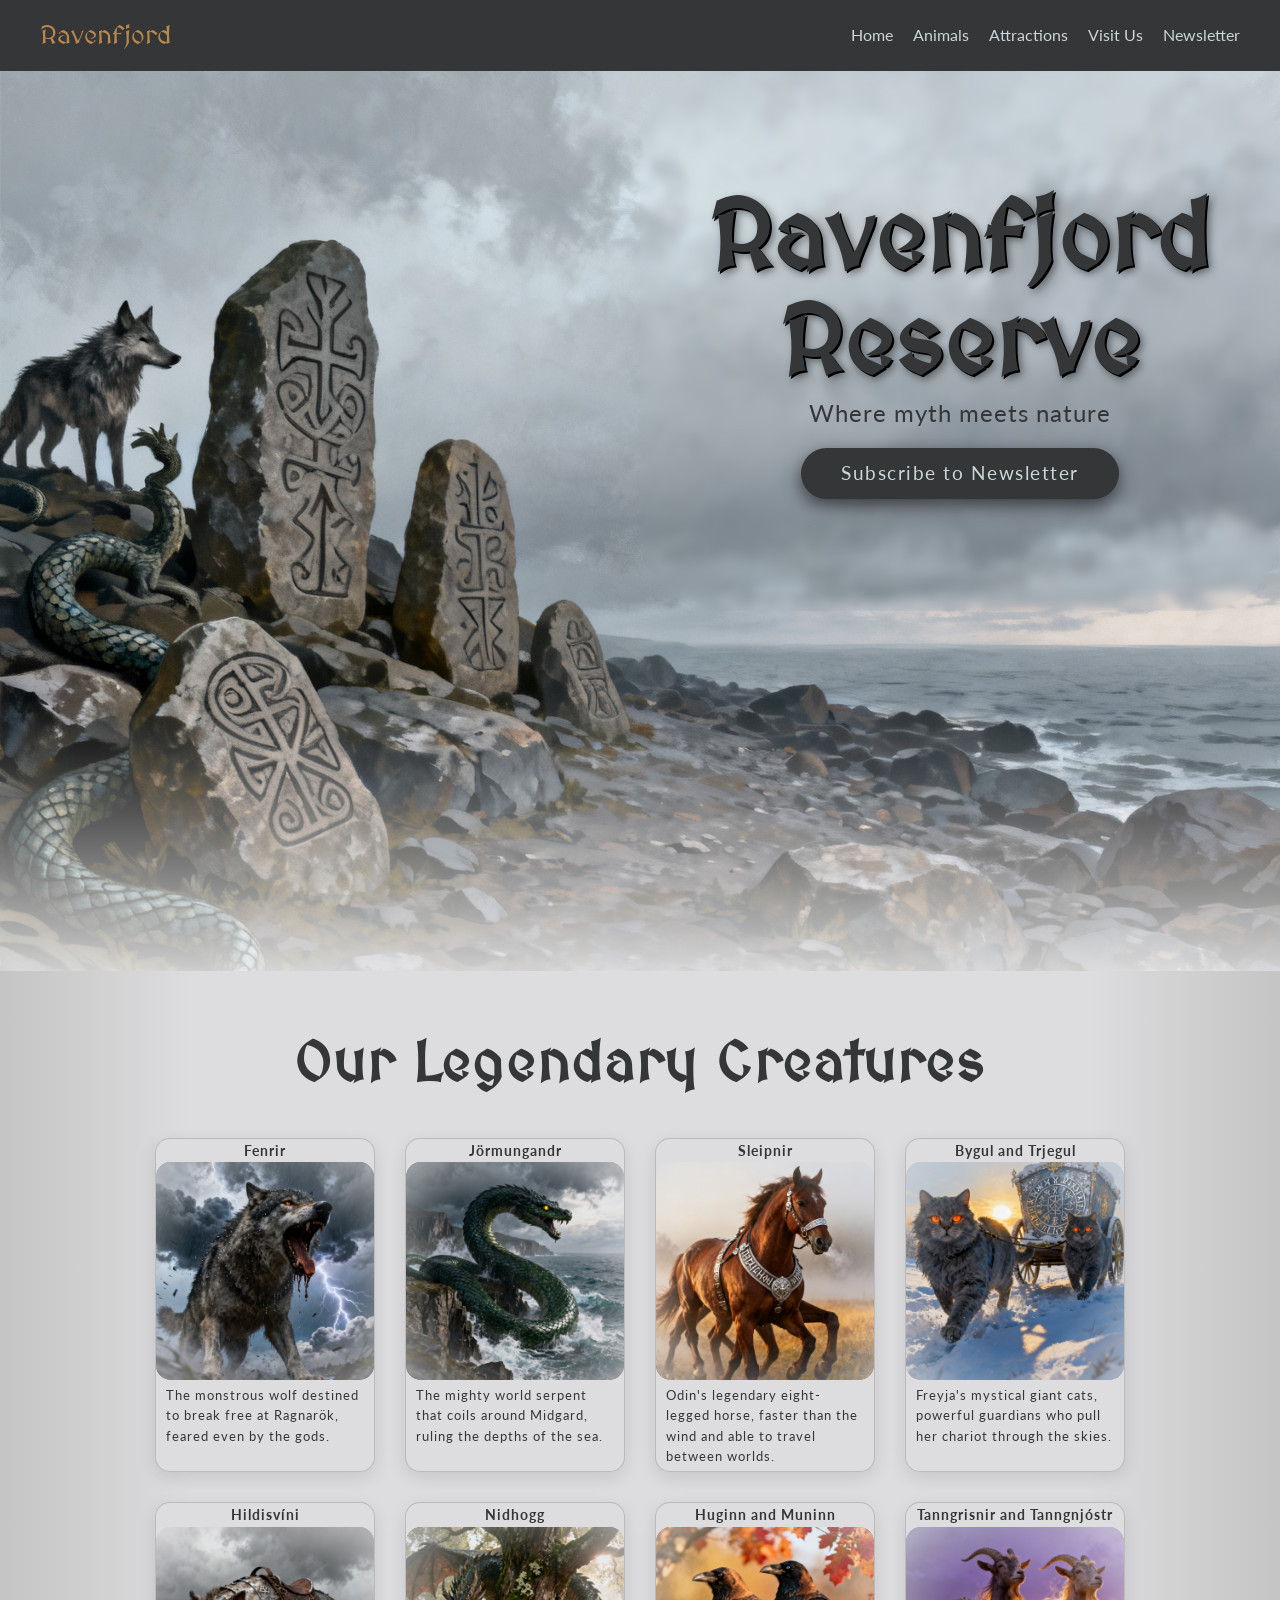
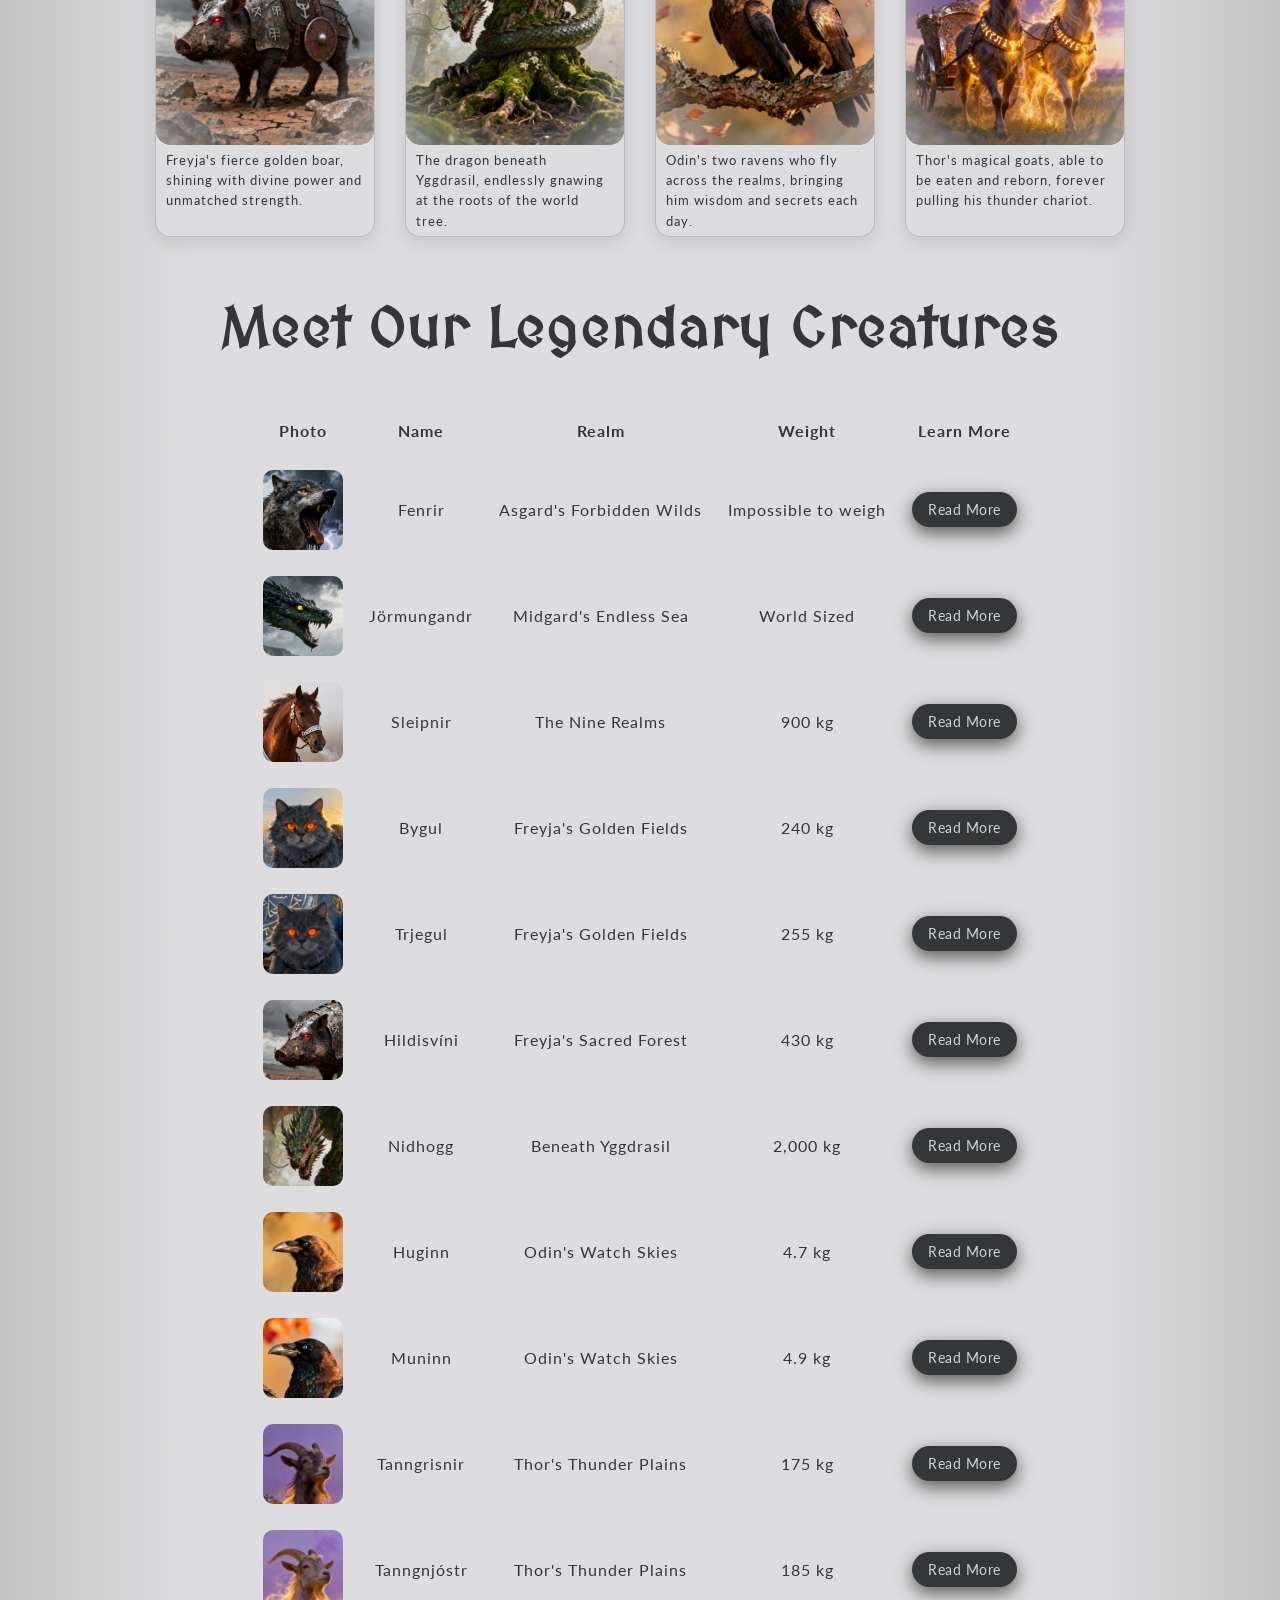
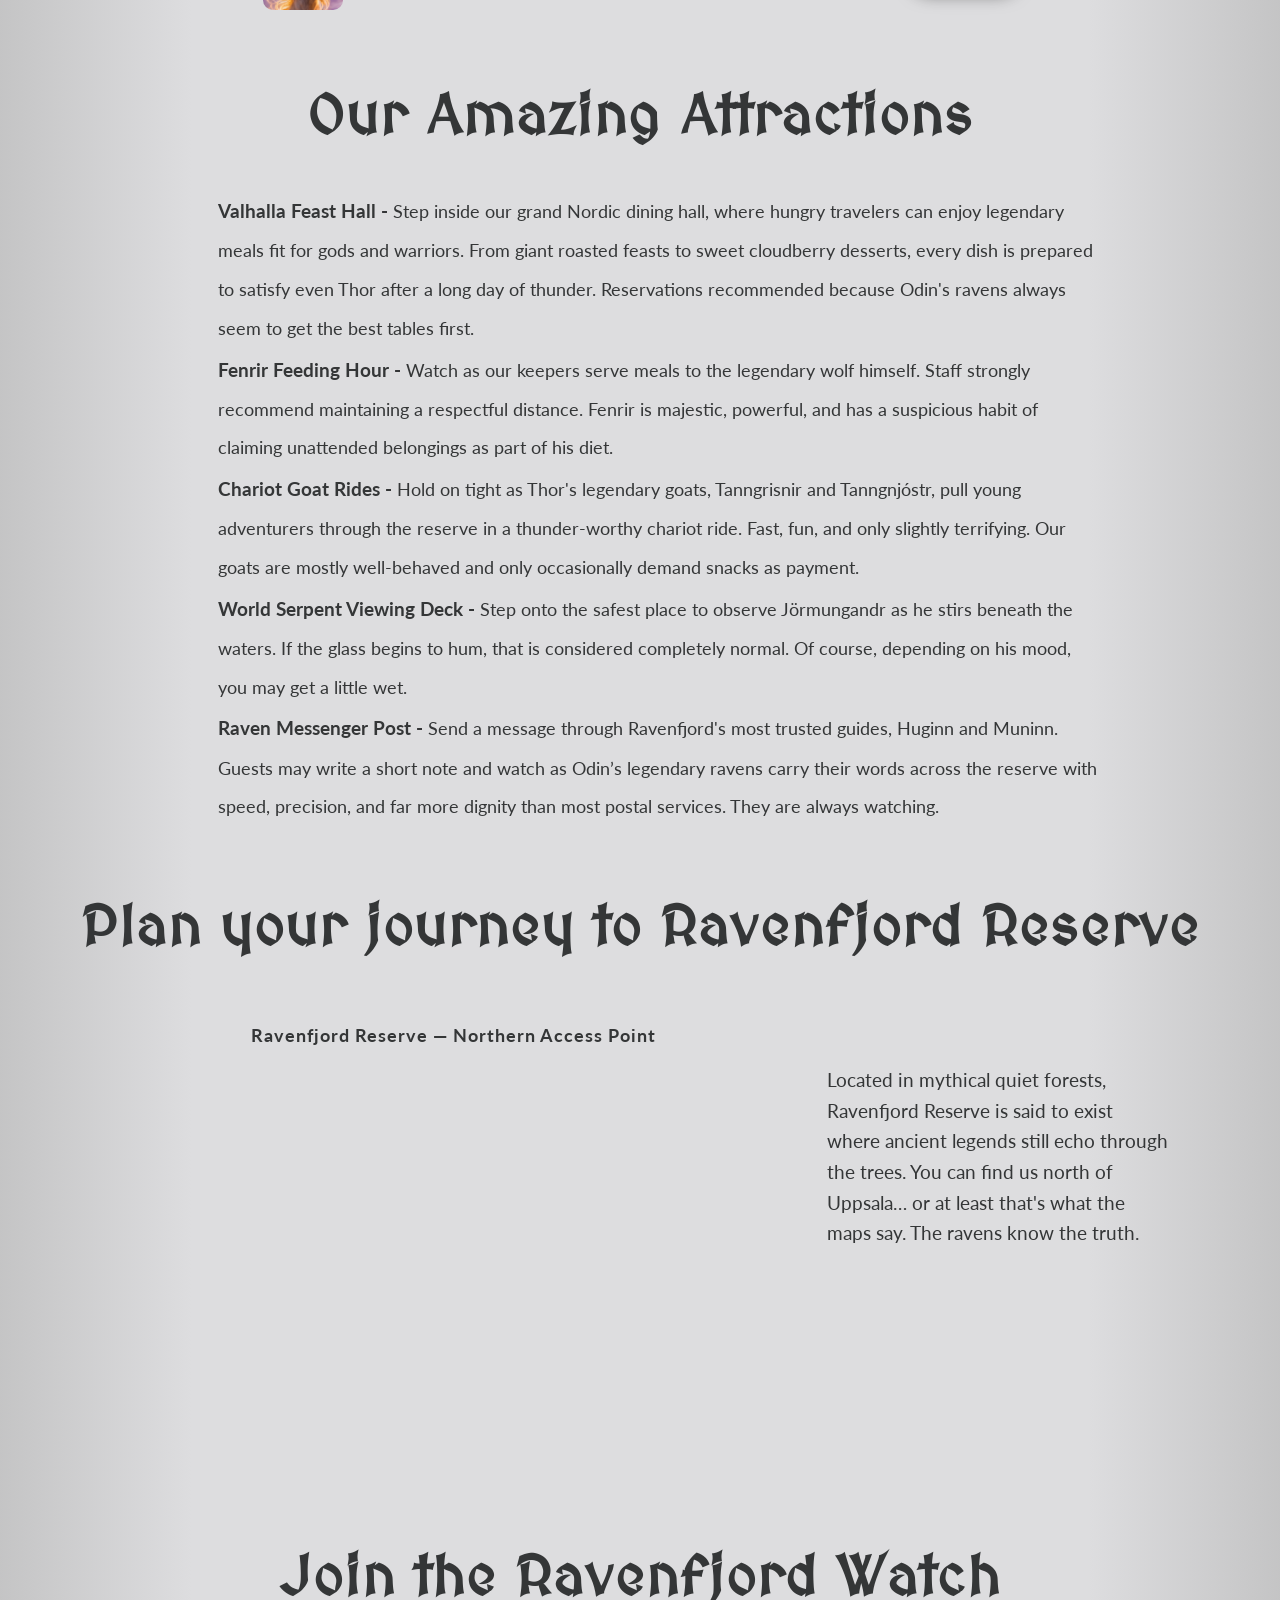
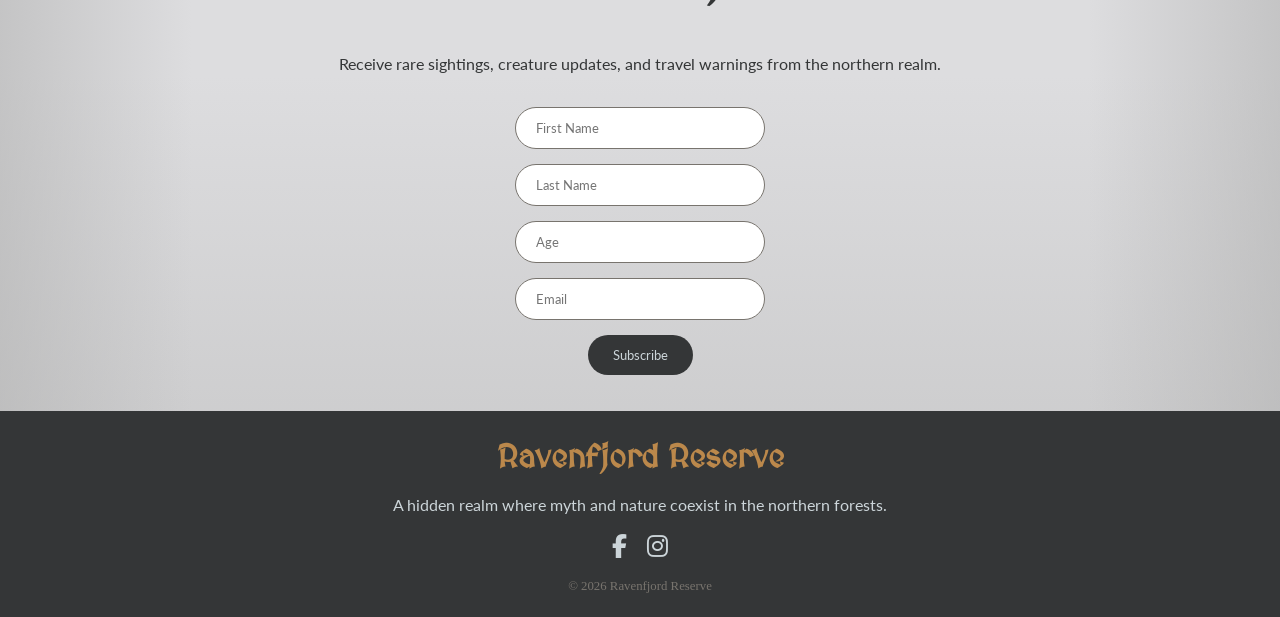
==== index.html @ c8106ffe "fixed typos in index file" ====
<!doctype html>
<html lang="en">
  <head>
    <meta charset="UTF-8" />
    <meta name="viewport" content="width=device-width, initial-scale=1.0" />
    <link rel="stylesheet" href="css/BrowserReset.css" />
    <link rel="stylesheet" href="css/main.css" />
    <link rel="stylesheet" href="css/hero.css" />
    <link rel="stylesheet" href="css/navbar.css" />
    <link rel="stylesheet" href="css/animals.css" />
    <link rel="stylesheet" href="css/table.css" />
    <link rel="stylesheet" href="css/todo.css" />
    <link rel="stylesheet" href="css/map.css" />
    <link rel="stylesheet" href="css/newsletter.css" />
    <link rel="stylesheet" href="css/footer.css" />

    <title>Ravenfjord Reserve</title>

    <link rel="preconnect" href="https://fonts.googleapis.com" />
    <link rel="preconnect" href="https://fonts.gstatic.com" crossorigin />

    <link
      href="https://fonts.googleapis.com/css2?family=Lato:ital,wght@0,100;0,300;0,400;0,700;0,900;1,100;1,300;1,400;1,700;1,900&display=swap"
      rel="stylesheet"
    />
    <link
      href="https://fonts.googleapis.com/css2?family=Cinzel:wght@400;700&display=swap"
      rel="stylesheet"
    />
    <link
      href="https://fonts.googleapis.com/css2?family=MedievalSharp&display=swap"
      rel="stylesheet"
    />

    <link
      rel="stylesheet"
      href="https://cdnjs.cloudflare.com/ajax/libs/font-awesome/6.5.0/css/all.min.css"
    />
  </head>
  <body>
    <!-- Navigation Bar -->
    <nav class="navbar">
      <div class="logo">Ravenfjord</div>

      <ul class="nav-links">
        <li><a href="#hero">Home</a></li>
        <li><a href="#animals">Animals</a></li>
        <li><a href="#todo">Attractions</a></li>
        <li><a href="#map">Visit Us</a></li>
        <li><a href="#newsletter">Newsletter</a></li>
      </ul>
    </nav>
    <!-- Navigation Bar -->

    <!-- hero section -->
    <section class="hero" id="hero">
      <div class="hero-div">
        <h1 class="hero-h1">Ravenfjord Reserve</h1>
        <p class="hero-p">Where myth meets nature</p>
        <a href="#newsletter" class="hero-btn">Subscribe to Newsletter</a>
      </div>
    </section>
    <!-- hero section -->

    <!-- animal section -->
    <section class="animals" id="animals"></section>
    <h2 class="section-h2">Our Legendary Creatures</h2>
    <div class="animals-grid">
      <article class="animal-card">
        <h3 class="animals-h3">Fenrir</h3>
        <div class="animal-img">
          <img src="images/Fenrir.png" alt="Fenrir wolf" />
        </div>
        <p class="animals-p">
          The monstrous wolf destined to break free at Ragnarök, feared even by
          the gods.
        </p>
      </article>

      <article class="animal-card">
        <h3 class="animals-h3">Jörmungandr</h3>
        <div class="animal-img">
          <img src="images/Jörmungandr.png" alt="World serpent" />
        </div>
        <p class="animals-p">
          The mighty world serpent that coils around Midgard, ruling the depths
          of the sea.
        </p>
      </article>

      <article class="animal-card">
        <h3 class="animals-h3">Sleipnir</h3>
        <div class="animal-img">
          <img src="images/Sleipnir.png" alt="Eight legged horse" />
        </div>
        <p class="animals-p">
          Odin's legendary eight-legged horse, faster than the wind and able to
          travel between worlds.
        </p>
      </article>

      <article class="animal-card">
        <h3 class="animals-h3">Bygul and Trjegul</h3>
        <div class="animal-img">
          <img src="images/Bygul and Trjegul.png" alt="Freyja's cats" />
        </div>
        <p class="animals-p">
          Freyja's mystical giant cats, powerful guardians who pull her chariot
          through the skies.
        </p>
      </article>

      <article class="animal-card">
        <h3 class="animals-h3">Hildisvíni</h3>
        <div class="animal-img">
          <img src="images/Hildisvíni.png" alt="Freyja's boar" />
        </div>
        <p class="animals-p">
          Freyja's fierce golden boar, shining with divine power and unmatched
          strength.
        </p>
      </article>

      <article class="animal-card">
        <h3 class="animals-h3">Nidhogg</h3>
        <div class="animal-img">
          <img src="images/Nidhogg.png" alt="Dragon beneath Yggdrasil" />
        </div>
        <p class="animals-p">
          The dragon beneath Yggdrasil, endlessly gnawing at the roots of the
          world tree.
        </p>
      </article>

      <article class="animal-card">
        <h3 class="animals-h3">Huginn and Muninn</h3>
        <div class="animal-img">
          <img src="images/HuginnandMuninn.png" alt="Odin’s two ravens" />
        </div>
        <p class="animals-p">
          Odin's two ravens who fly across the realms, bringing him wisdom and
          secrets each day.
        </p>
      </article>

      <article class="animal-card">
        <h3 class="animals-h3">Tanngrisnir and Tanngnjóstr</h3>
        <div class="animal-img">
          <img
            src="images/Tanngrisnir and Tanngnjóstr2.png"
            alt="Thor's magical goats"
          />
        </div>
        <p class="animals-p">
          Thor's magical goats, able to be eaten and reborn, forever pulling his
          thunder chariot.
        </p>
      </article>
    </div>
    <!-- animal section -->

    <!-- table section -->
    <section class="table" id="table"></section>
    <h2 class="section-h2">Meet Our Legendary Creatures</h2>
    <div class="table-div">
      <table>
        <thead>
          <tr>
            <th>Photo</th>
            <th>Name</th>
            <th>Realm</th>
            <th>Weight</th>
            <th>Learn More</th>
          </tr>
        </thead>

        <tbody>
          <tr>
            <td><img src="images/fenrirTable.png" alt="Fenrir wolf" /></td>
            <td>Fenrir</td>
            <td>Asgard's Forbidden Wilds</td>
            <td>Impossible to weigh</td>
            <td>
              <a
                class="table-btn"
                href="https://en.wikipedia.org/wiki/Fenrir"
                target="_blank"
              >
                Read More
              </a>
            </td>
          </tr>

          <tr>
            <td><img src="images/JörmungandrTable.png" alt="Jörmungandr" /></td>
            <td>Jörmungandr</td>
            <td>Midgard's Endless Sea</td>
            <td>World Sized</td>
            <td>
              <a
                class="table-btn"
                href="https://en.wikipedia.org/wiki/J%C3%B6rmungandr"
                target="_blank"
              >
                Read More
              </a>
            </td>
          </tr>

          <tr>
            <td><img src="images/SleipnirTable.png" alt="Sleipnir" /></td>
            <td>Sleipnir</td>
            <td>The Nine Realms</td>
            <td>900 kg</td>
            <td>
              <a
                class="table-btn"
                href="https://en.wikipedia.org/wiki/Sleipnir"
                target="_blank"
              >
                Read More
              </a>
            </td>
          </tr>

          <tr>
            <td><img src="images/Bygul.png" alt="Bygul" /></td>
            <td>Bygul</td>
            <td>Freyja's Golden Fields</td>
            <td>240 kg</td>
            <td>
              <a
                class="table-btn"
                href="https://berloga-workshop.com/blog/71-bygul-and-trjegul.html"
                target="_blank"
              >
                Read More
              </a>
            </td>
          </tr>

          <tr>
            <td><img src="images/Trjegul.png" alt="Trjegul" /></td>
            <td>Trjegul</td>
            <td>Freyja's Golden Fields</td>
            <td>255 kg</td>
            <td>
              <a
                class="table-btn"
                href="https://berloga-workshop.com/blog/71-bygul-and-trjegul.html"
                target="_blank"
              >
                Read More
              </a>
            </td>
          </tr>

          <tr>
            <td><img src="images/HildisvíniTable.png" alt="Hildisvíni" /></td>
            <td>Hildisvíni</td>
            <td>Freyja's Sacred Forest</td>
            <td>430 kg</td>
            <td>
              <a
                class="table-btn"
                href="https://simple.wikipedia.org/wiki/Hildisv%C3%ADni"
                target="_blank"
              >
                Read More
              </a>
            </td>
          </tr>

          <tr>
            <td><img src="images/NidhoggTable.png" alt="Nidhogg" /></td>
            <td>Nidhogg</td>
            <td>Beneath Yggdrasil</td>
            <td>2,000 kg</td>
            <td>
              <a
                class="table-btn"
                href="https://en.wikipedia.org/wiki/Nidhogg"
                target="_blank"
              >
                Read More
              </a>
            </td>
          </tr>

          <tr>
            <td>
              <img src="images/Huginn.png" alt="Huginn" />
            </td>
            <td>Huginn</td>
            <td>Odin's Watch Skies</td>
            <td>4.7 kg</td>
            <td>
              <a
                class="table-btn"
                href="https://en.wikipedia.org/wiki/Huginn_and_Muninn"
                target="_blank"
              >
                Read More
              </a>
            </td>
          </tr>

          <tr>
            <td>
              <img src="images/Munnin.png" alt="Muninn" />
            </td>
            <td>Muninn</td>
            <td>Odin's Watch Skies</td>
            <td>4.9 kg</td>
            <td>
              <a
                class="table-btn"
                href="https://en.wikipedia.org/wiki/Huginn_and_Muninn"
                target="_blank"
              >
                Read More
              </a>
            </td>
          </tr>

          <tr>
            <td>
              <img src="images/Tanngrisnir.png" alt="Tanngrisnir" />
            </td>
            <td>Tanngrisnir</td>
            <td>Thor's Thunder Plains</td>
            <td>175 kg</td>
            <td>
              <a
                class="table-btn"
                href="https://en.wikipedia.org/wiki/Tanngrisnir_and_Tanngnj%C3%B3str"
                target="_blank"
              >
                Read More
              </a>
            </td>
          </tr>

          <tr>
            <td>
              <img src="images/Tanngnjóstr.png" alt="Tanngnjóstr" />
            </td>
            <td>Tanngnjóstr</td>
            <td>Thor's Thunder Plains</td>
            <td>185 kg</td>
            <td>
              <a
                class="table-btn"
                href="https://en.wikipedia.org/wiki/Tanngrisnir_and_Tanngnj%C3%B3str"
                target="_blank"
              >
                Read More
              </a>
            </td>
          </tr>
        </tbody>
      </table>
    </div>
    <!-- table section -->

    <!-- todo section -->
    <section class="todo" id="todo"></section>
    <h2 class="section-h2">Our Amazing Attractions</h2>
    <ul class="todo-list">
      <li>
        <span class="todo-title">Valhalla Feast Hall -</span>
        Step inside our grand Nordic dining hall, where hungry travelers can
        enjoy legendary meals fit for gods and warriors. From giant roasted
        feasts to sweet cloudberry desserts, every dish is prepared to satisfy
        even Thor after a long day of thunder. Reservations recommended because
        Odin's ravens always seem to get the best tables first.
      </li>
      <li>
        <span class="todo-title">Fenrir Feeding Hour -</span>
        Watch as our keepers serve meals to the legendary wolf himself. Staff
        strongly recommend maintaining a respectful distance. Fenrir is
        majestic, powerful, and has a suspicious habit of claiming unattended
        belongings as part of his diet.
      </li>
      <li>
        <span class="todo-title">Chariot Goat Rides -</span>
        Hold on tight as Thor's legendary goats, Tanngrisnir and Tanngnjóstr,
        pull young adventurers through the reserve in a thunder-worthy chariot
        ride. Fast, fun, and only slightly terrifying. Our goats are mostly
        well-behaved and only occasionally demand snacks as payment.
      </li>
      <li>
        <span class="todo-title">World Serpent Viewing Deck -</span>
        Step onto the safest place to observe Jörmungandr as he stirs beneath
        the waters. If the glass begins to hum, that is considered completely
        normal. Of course, depending on his mood, you may get a little wet.
      </li>
      <li>
        <span class="todo-title">Raven Messenger Post -</span>
        Send a message through Ravenfjord's most trusted guides, Huginn and
        Muninn. Guests may write a short note and watch as Odin’s legendary
        ravens carry their words across the reserve with speed, precision, and
        far more dignity than most postal services. They are always watching.
      </li>
    </ul>
    <!-- todo section -->

    <!-- Map-->
    <section class="map" id="map">
      <h2 class="section-h2">Plan your journey to Ravenfjord Reserve</h2>
      <div class="map-layout">
        <div class="map-info">
          <h3 class="map-h3">Ravenfjord Reserve — Northern Access Point</h3>
        </div>

        <div class="map-box">
          <iframe
            src="https://www.google.com/maps?q=59.935551,17.727332&z=13&t=k&output=embed"
            width="600"
            height="450"
            style="border: 0"
            loading="lazy"
          >
          </iframe>
        </div>

        <p class="map-text">
          Located in mythical quiet forests, Ravenfjord Reserve is said to exist
          where ancient legends still echo through the trees. You can find us
          north of Uppsala… or at least that's what the maps say. The ravens
          know the truth.
        </p>
      </div>
    </section>
    <!-- Map-->

    <!-- newsletter section -->
    <section class="newsletter" id="newsletter"></section>
    <h2 class="section-h2">Join the Ravenfjord Watch</h2>
    <p class="newsletter-p">
      Receive rare sightings, creature updates, and travel warnings from the
      northern realm.
    </p>

    <form
      class="newsletter-form"
      action="https://formshow.systementor.se/"
      method="POST"
    >
      <input type="text" placeholder="First Name" required />
      <input type="text" placeholder="Last Name" required />
      <input
        type="number"
        placeholder="Age"
        name="age"
        min="18"
        max="100"
        required
      />
      <input type="email" placeholder="Email" required />
      <button type="submit">Subscribe</button>
    </form>
    <!-- newsletter section -->

    <!-- footer section -->
    <footer class="footer">
      <div class="footer-content">
        <h3 class="footer-logo">Ravenfjord Reserve</h3>

        <p class="footer-text">
          A hidden realm where myth and nature coexist in the northern forests.
        </p>

        <div class="footer-social">
          <a href="https://facebook.com" target="_blank">
            <i class="fa-brands fa-facebook-f"></i>
          </a>

          <a href="https://instagram.com" target="_blank">
            <i class="fa-brands fa-instagram"></i>
          </a>
        </div>

        <p class="footer-small">© 2026 Ravenfjord Reserve</p>
      </div>
    </footer>
    <!-- footer section -->
  </body>
</html>
---- css/BrowserReset.css ----
*,
*::before,
*::after {
  -webkit-box-sizing: border-box;
  box-sizing: border-box;
}

body {
  margin: 0;
  padding: 0;
  line-height: 1.6;
}

img {
  max-width: 100%;
  display: block;
}

h1,
h2,
h3,
h4,
h5,
h6,
p {
  margin: 0;
  padding: 0;
}
---- css/main.css ----
body {
  background:
    linear-gradient(
      to right,
      rgba(180, 180, 180, 0.6) 0%,
      transparent 15%,
      transparent 85%,
      rgba(180, 180, 180, 0.6) 100%
    ),
    linear-gradient(
      to bottom,
      rgba(180, 180, 180, 0.6) 0%,
      transparent 10%,
      transparent 90%,
      rgba(180, 180, 180, 0.6) 100%
    ),
    #dddddf;
  -webkit-font-smoothing: antialiased;
  -moz-osx-font-smoothing: grayscale;
}

.section-h2 {
  font-family: "MedievalSharp", serif;
  font-size: 3.5rem;
  color: #343637;
  letter-spacing: 2px;
  line-height: 1.1;
  text-align: center;
  margin: 60px auto 45px;
}

@media (max-width: 768px) {
  h2 {
    font-family: "Cinzel", serif;
  }
}
---- css/hero.css ----
.hero {
  background-image: url(../images/hero.png);
  background-size: cover;
  background-position: center;
  background-repeat: no-repeat;
  height: 100vh;
  position: relative;
}

.hero-div {
  width: 50vw;
  height: 60vh;

  position: absolute;
  top: 0;
  right: 0;

  backdrop-filter: blur(4px);
  border-radius: 80px;

  display: flex;
  flex-direction: column;
  justify-content: center;
  text-align: center;
}

.hero-h1 {
  font-family: "MedievalSharp", serif;
  font-size: 6rem;
  color: #343637;
  letter-spacing: 2px;
  line-height: 1.1;
  text-shadow:
    2px 2px 0 #000,
    4px 4px 8px rgba(0, 0, 0, 0.5);
  text-align: center;
  -webkit-font-smoothing: antialiased;
  -moz-osx-font-smoothing: grayscale;
  text-rendering: optimizeLegibility;
}

.hero-p {
  font-family: "Lato", sans-serif;
  font-size: 1.5rem;
  color: #343637;
  letter-spacing: 1px;
  text-align: center;
}

.hero-btn {
  display: inline-block;
  text-decoration: none;
  background-color: #343637;
  color: #ccd5d9;
  border: 1px solid #78746e;

  align-self: center;
  padding: 10px 40px;

  font-family: "Lato", sans-serif;
  font-size: 1.2rem;
  letter-spacing: 1.5px;

  border: none;
  outline: none;
  border-radius: 999px;

  cursor: pointer;
  margin-top: 16px;

  box-shadow: 0 6px 18px rgba(0, 0, 0, 0.6);
  transition:
    box-shadow 0.3s ease,
    transform 0.3s ease;
}

.hero-btn:hover {
  box-shadow: 0 2px 6px rgba(0, 0, 0, 0.15);
  color: #bb884b;
  transform: translateY(-2px);
}

.hero::after {
  content: "";
  position: absolute;
  bottom: 0;
  left: 0;
  right: 0;
  height: 30%;
  background: linear-gradient(
    to bottom,
    transparent 0%,
    rgba(255, 255, 255, 0.8) 100%
  );

  pointer-events: none;
}

@media (max-width: 768px) {
  .hero-div {
    width: 100%;
    height: auto;
    padding: 20px 15px;
    border-radius: 40px;
  }

  .hero-h1 {
    font-size: 2.5rem;
  }

  .hero-p {
    font-size: 1.1rem;
  }

  .hero-btn {
    padding: 8px 20px;
    font-size: 1rem;
  }
}
---- css/navbar.css ----
.navbar {
  position: sticky;
  top: 0;
  z-index: 1000;

  display: flex;
  justify-content: space-between;
  align-items: center;

  padding: 15px 40px;

  background-color: #343637;
  color: #ccd5d9;
}

.logo {
  font-family: "MedievalSharp", serif;
  color: #bb884b;
  font-size: 1.6rem;
  margin: 0;
}

.nav-links {
  list-style: none;
  display: flex;
  gap: 20px;
  margin: 0;
  padding: 0;
}

.nav-links a {
  text-decoration: none;
  color: #ccd5d9;
  font-family: "Lato", sans-serif;
  transition: color 0.2s ease;
}

.nav-links a:hover {
  color: #bb884b;
}

@media (max-width: 768px) {
  .navbar {
    padding: 10px 20px;
  }

  .logo {
    display: none;
  }

  .nav-links {
    gap: 10px;
    font-size: 0.85rem;
    width: 100%;
    justify-content: space-around;
  }
}
---- css/animals.css ----
.animals-h3 {
  font-family: "Lato", sans-serif;
  font-size: 0.9rem;
  color: #343637;
  letter-spacing: 1px;
  text-align: center;
}

.animals-p {
  font-family: "Lato", sans-serif;
  font-size: 0.8rem;
  color: #343637;
  letter-spacing: 1px;
  padding: 5px 10px 5px 10px;
}

.animals-grid {
  display: grid;
  grid-template-columns: repeat(auto-fill, 220px);
  gap: 30px;
  max-width: calc(4 * 220px + 3 * 30px);
  margin: 0 auto;
}

.animal-card {
  position: relative;
  border-radius: 15px;
  overflow: hidden;
  background: #dddddf;
  box-shadow: 0 6px 18px rgba(0, 0, 0, 0.1);
  border: 1px solid rgba(52, 54, 55, 0.2);
}

.animal-card:hover {
  transform: translateY(-4px);
  transition: 0.2s ease;
}

.animal-card img {
  width: 100%;
  height: auto;
  display: block;
  border-radius: 15px;
}

.animal-img {
  position: relative;
}

.animal-img::after {
  content: "";
  position: absolute;
  top: 0;
  left: 0;
  right: 0;
  bottom: 0;
  border-radius: 15px;
  background: radial-gradient(
    circle at center,
    transparent 50%,
    rgba(221, 221, 223, 0.6) 94%
  );
  pointer-events: none;
}
---- css/table.css ----
.table-div {
  display: flex;
  justify-content: center;
}

table img {
  width: 80px;
  height: 80px;
  object-fit: cover;
  border-radius: 10px;
  display: block;
}

td,
th {
  font-family: "Lato", sans-serif;
  font-size: 1rem;
  color: #343637;
  letter-spacing: 1px;
  padding: 12px;
  text-align: center;
}

table a {
  color: #bb884b;
  text-decoration: none;
}

@media (max-width: 768px) {
  .table-h2 {
    font-size: 2rem;
    margin-top: 40px;
    margin-bottom: 25px;
  }

  table {
    font-size: 0.8rem;
  }

  td,
  th {
    padding: 8px 4px;
    font-size: 0.8rem;
  }

  table img {
    width: 50px;
    height: 50px;
  }
}

.table-btn {
  display: inline-block;
  text-decoration: none;
  background-color: #343637;
  color: #ccd5d9;
  border: 1px solid #78746e;

  align-self: center;
  padding: 6px 16px;

  font-family: "Lato", sans-serif;
  font-size: 0.9rem;
  letter-spacing: 0.5px;

  border: none;
  outline: none;
  border-radius: 999px;

  cursor: pointer;

  box-shadow: 0 6px 18px rgba(0, 0, 0, 0.6);
  transition:
    box-shadow 0.3s ease,
    transform 0.3s ease;
}

.table-btn:hover {
  box-shadow: 0 2px 6px rgba(0, 0, 0, 0.15);
  color: #bb884b;
  transform: translateY(-2px);
}
---- css/todo.css ----
.todo-list {
  list-style: none;
  padding-bottom: 8px;
  margin: 0 auto;
  max-width: 925px;
  text-align: left;
  font-family: "Lato", sans-serif;
  font-size: 1.1rem;
  color: #343637;
  line-height: 2.2;
}

.todo-title {
  font-family: "Lato", sans-serif;
  font-size: 1.2rem;
  color: #343637;
  line-height: 2.2;
  font-weight: 700;
}
---- css/map.css ----
.map-div {
  display: flex;
  justify-content: center;
  align-items: center;
}

.map-layout {
  display: grid;
  grid-template-columns: 2fr 1fr;
  grid-template-rows: auto 1fr;
  row-gap: 10px;
  column-gap: 30px;
  align-items: start;
  max-width: 1100px;
  margin: 0 auto;
  padding: 20px;
}

.map-info {
  grid-column: 1;
  grid-row: 1;
  display: flex;
  justify-content: center;
}

.map-h3 {
  font-family: "Lato", sans-serif;
  font-size: 1.1rem;
  color: #343637;
  letter-spacing: 1px;
  margin: 0 0 5px 0;
  text-align: center;
}

.map-box {
  grid-column: 1;
  grid-row: 2;
}

.map-box iframe {
  width: 100%;
  height: 400px;
  border: 0;
  border-radius: 15px;
  display: block;
}

.map-text {
  grid-column: 2;
  grid-row: 2;
  font-family: "Lato", sans-serif;
  font-size: 1.2rem;
  color: #343637;
  line-height: 1.6;
}
---- css/newsletter.css ----
.newsletter-p {
  font-family: "Lato", sans-serif;
  color: #343637;
  margin-bottom: 30px;
  font-size: 1rem;
  text-align: center;
}

.newsletter-form {
  display: flex;
  flex-direction: column;
  align-items: center;
  gap: 15px;
}

.newsletter-form input {
  padding: 12px 20px;
  border-radius: 999px;
  border: 1px solid #78746e;
  font-family: "Lato", sans-serif;
  width: 250px;
}

.newsletter-form button {
  padding: 12px 25px;
  border-radius: 999px;
  border: none;
  background: #343637;
  color: #ccd5d9;
  cursor: pointer;
  font-family: "Lato", sans-serif;
  transition: 0.2s ease;
}

.newsletter-form button:hover {
  color: #bb884b;
  transform: translateY(-2px);
}
---- css/footer.css ----
.footer {
  background-color: #343637;
  color: #ccd5d9;
  padding: 20px 20px;
  text-align: center;
  margin-top: 36px;
}

.footer-logo {
  font-family: "MedievalSharp", serif;
  font-size: 2rem;
  color: #bb884b;
  margin-bottom: 10px;
}

.footer-text {
  font-family: "Lato", sans-serif;
  font-size: 1rem;
  max-width: 600px;
  margin: 0 auto 10px;
  line-height: 1.6;
  color: #ccd5d9;
}

.footer-social {
  display: flex;
  justify-content: center;
  gap: 20px;
  margin: 10px 0;
}

.footer-social a {
  color: #ccd5d9;
  font-size: 1.5rem;
  transition:
    color 0.2s ease,
    transform 0.2s ease;
}

.footer-social a:hover {
  color: #bb884b;
  transform: translateY(-3px);
}

.footer-small {
  font-size: 0.8rem;
  margin-top: 10px;
  color: #78746e;
}
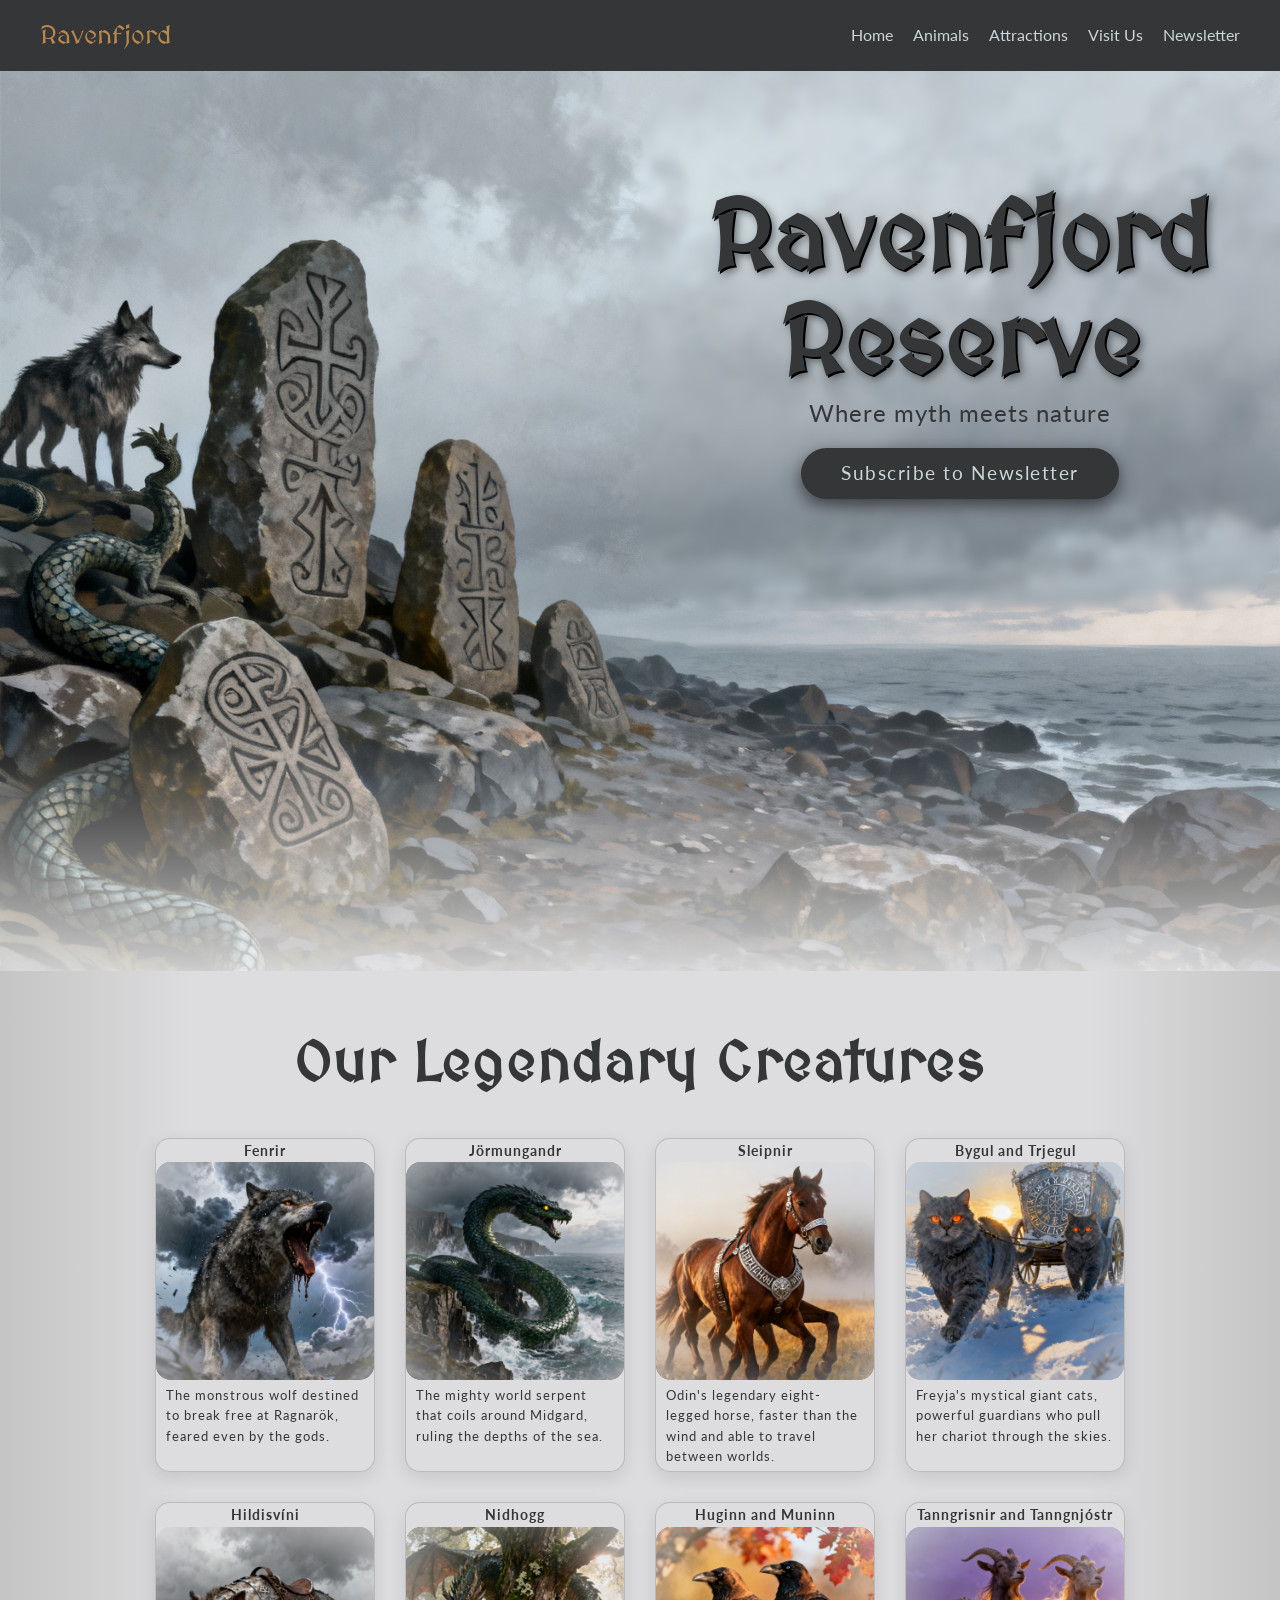
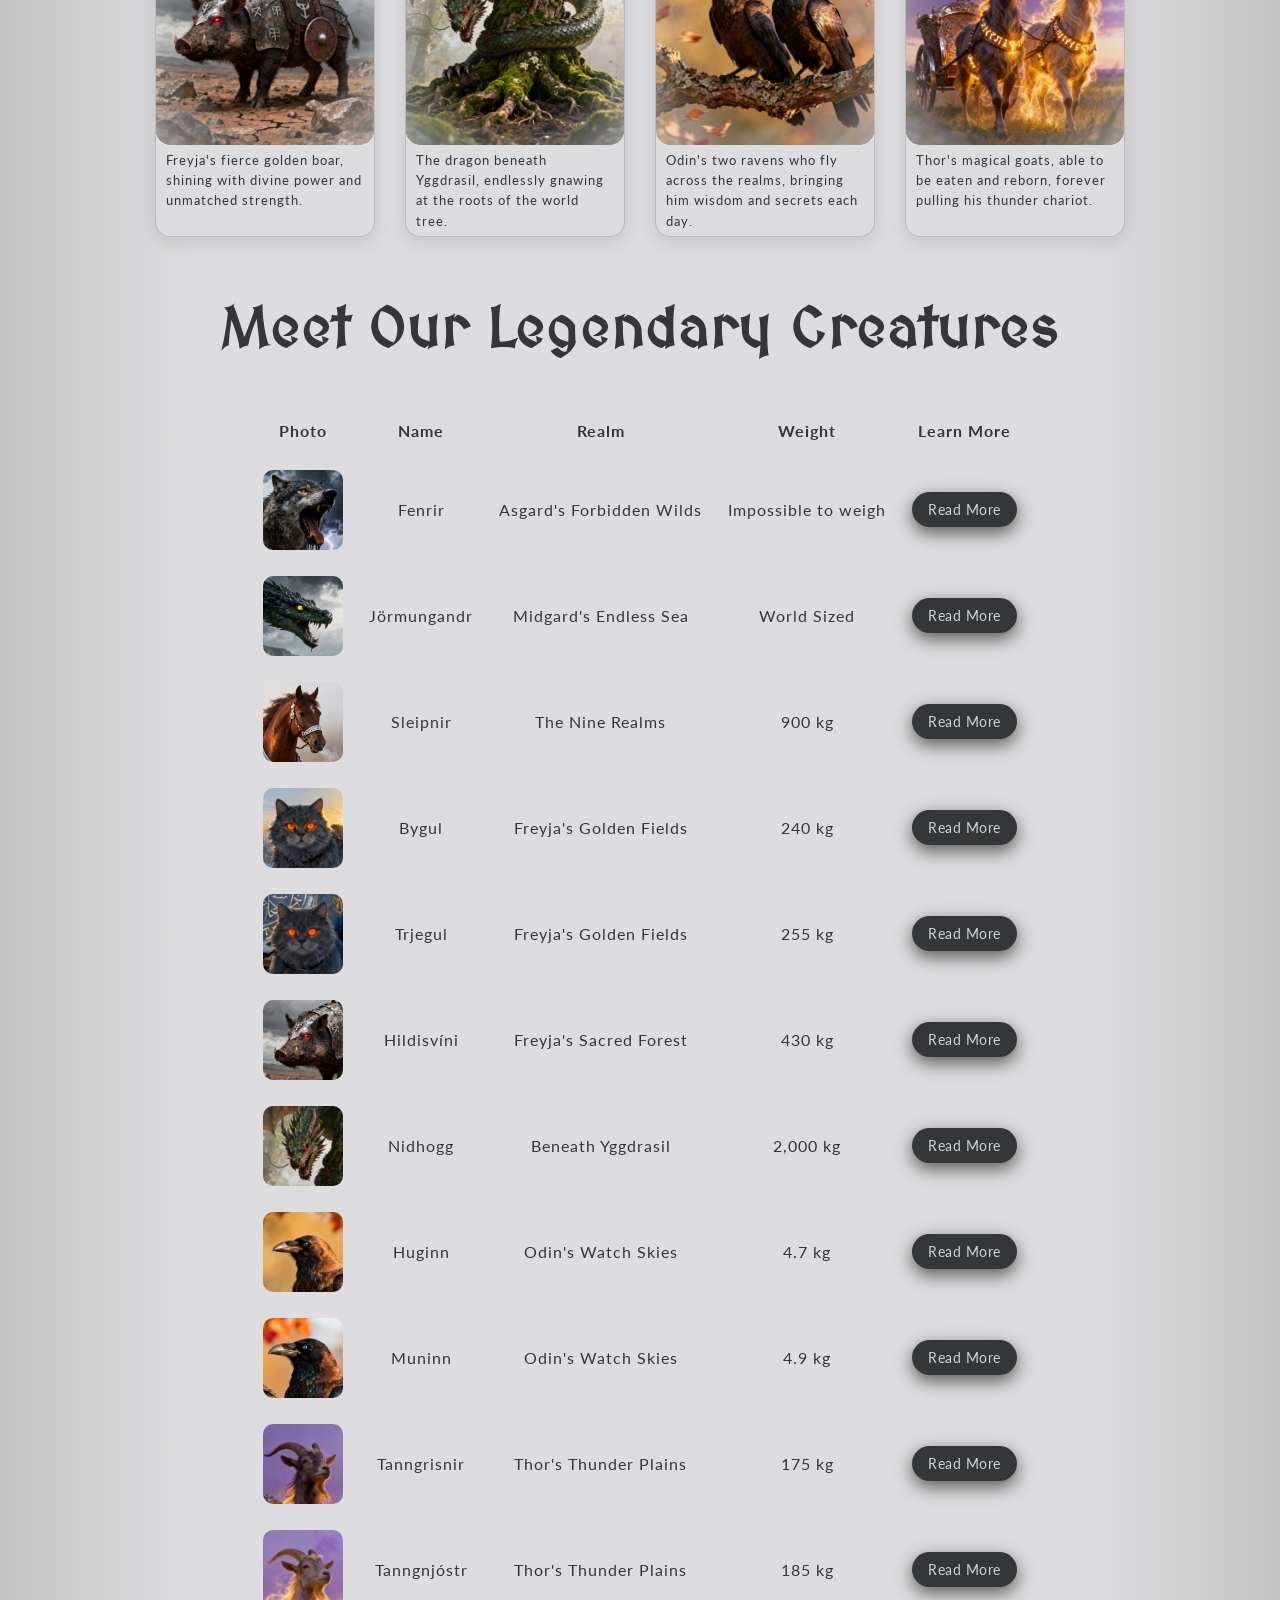
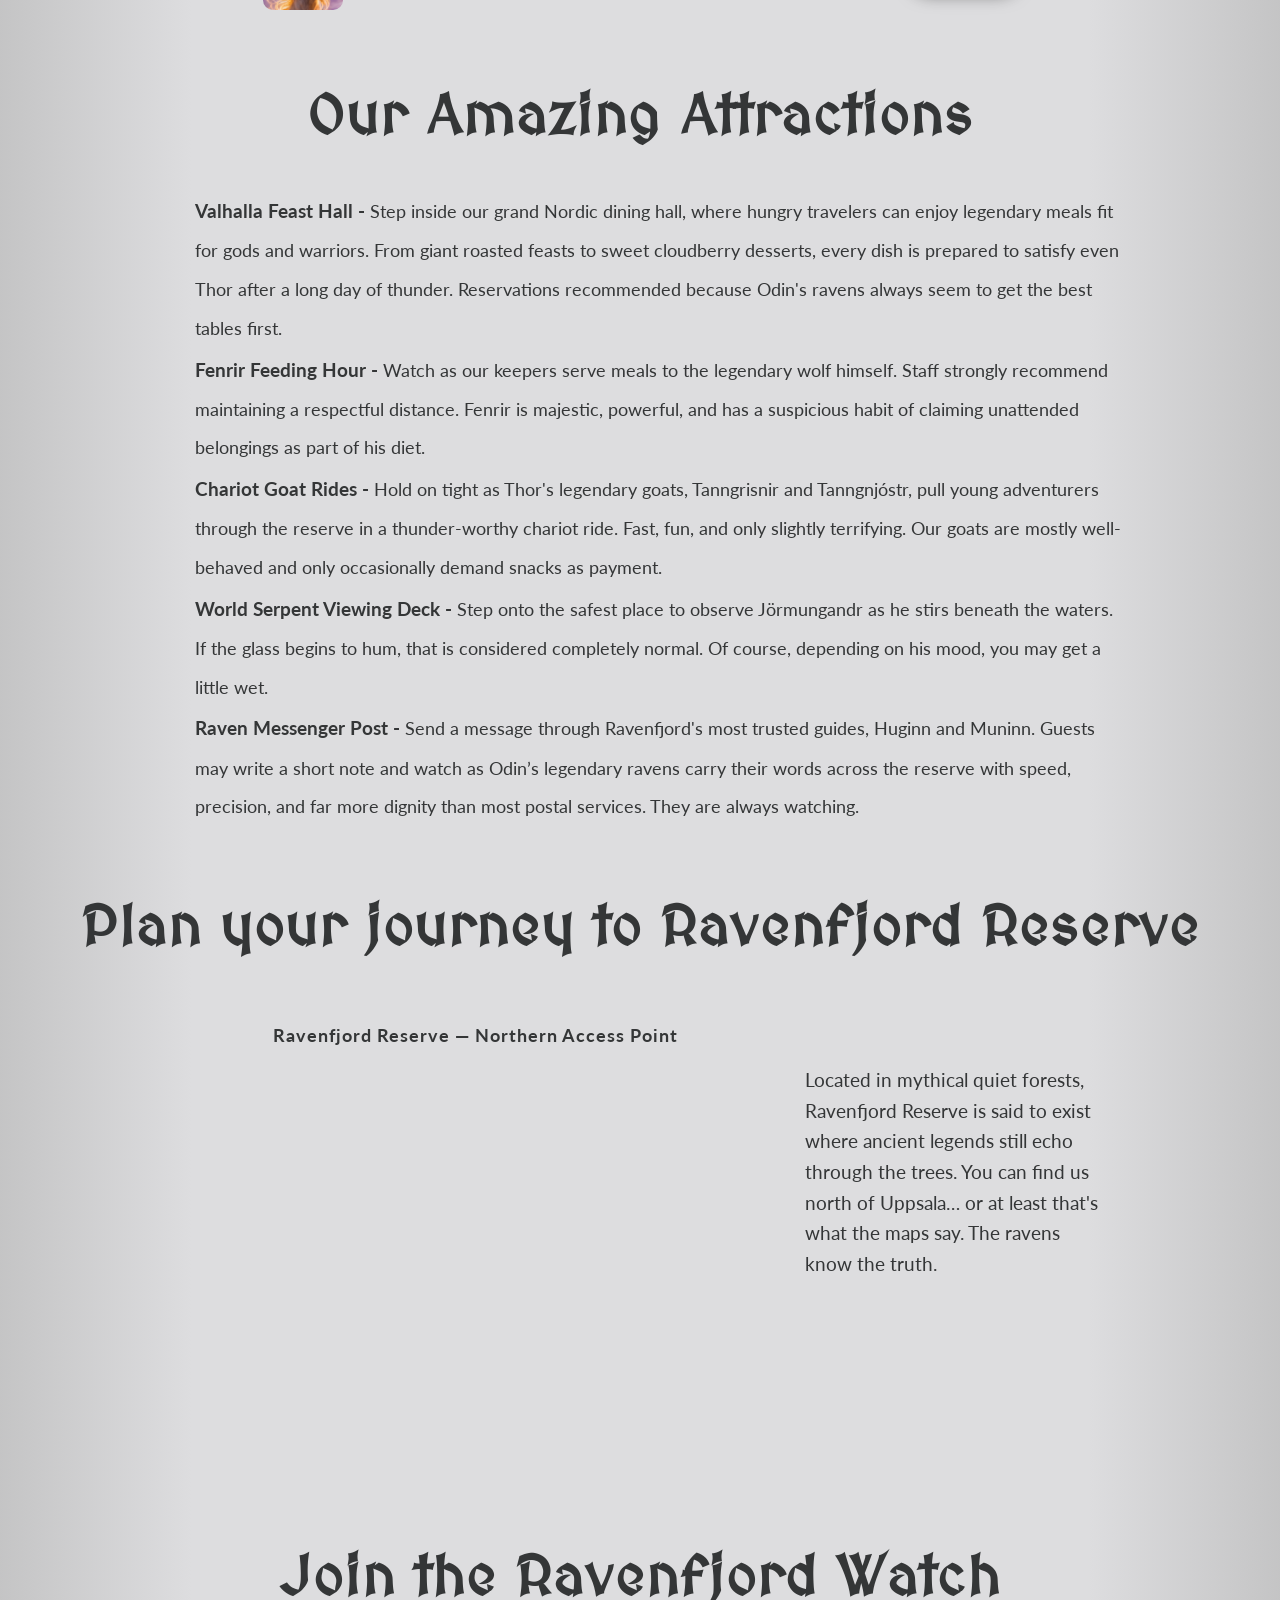
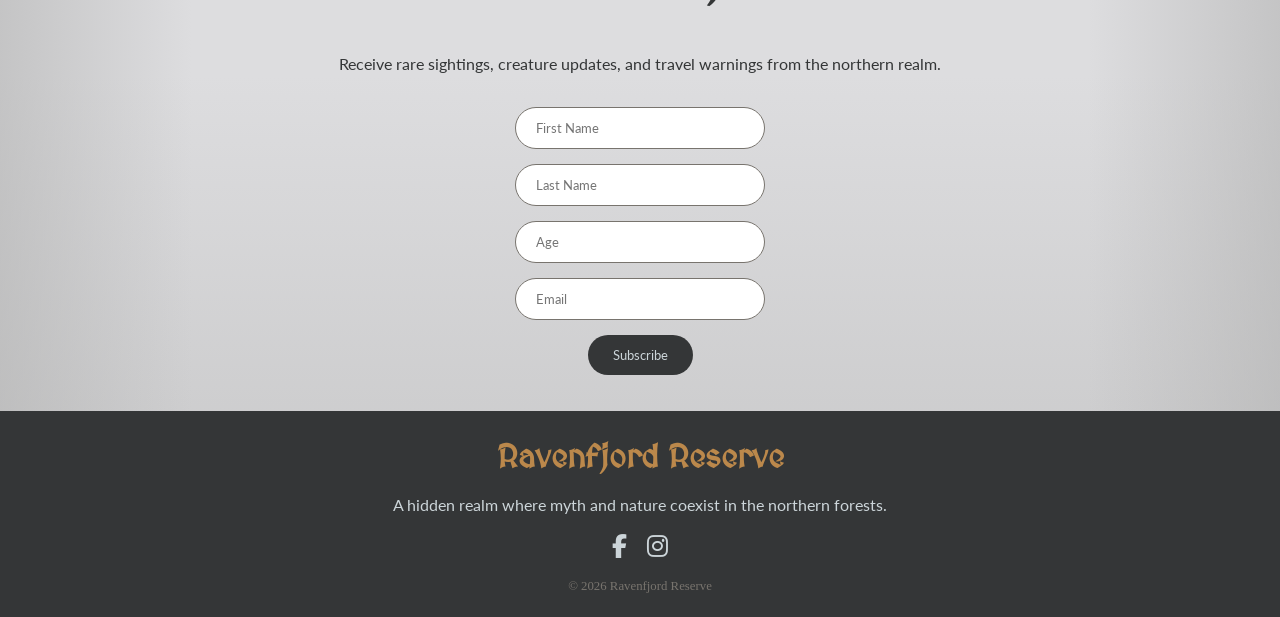
==== commit 54131e03: "added meta data" ====
--- a/index.html
+++ b/index.html
@@ -3,6 +3,19 @@
   <head>
     <meta charset="UTF-8" />
     <meta name="viewport" content="width=device-width, initial-scale=1.0" />
+    <meta property="og:title" content="Ravenfjord Reserve" />
+    <meta
+      property="og:description"
+      content="Where myth meets nature in the hidden northern realm."
+    />
+    <meta property="og:image:width" content="1200" />
+    <meta property="og:image:height" content="630" />
+    <meta
+      property="og:image"
+      content="https://dannellbayer.com/Ravenfjord-Reserve/images/hero.png"
+    />
+    <meta property="og:type" content="website" />
+
     <link rel="stylesheet" href="css/BrowserReset.css" />
     <link rel="stylesheet" href="css/main.css" />
     <link rel="stylesheet" href="css/hero.css" />
--- a/css/animals.css
+++ b/css/animals.css
@@ -20,6 +20,7 @@
   gap: 30px;
   max-width: calc(4 * 220px + 3 * 30px);
   margin: 0 auto;
+  justify-content: center;
 }
 
 .animal-card {
--- a/css/todo.css
+++ b/css/todo.css
@@ -2,7 +2,7 @@
   list-style: none;
   padding-bottom: 8px;
   margin: 0 auto;
-  max-width: 925px;
+  max-width: 970px;
   text-align: left;
   font-family: "Lato", sans-serif;
   font-size: 1.1rem;
--- a/css/map.css
+++ b/css/map.css
@@ -11,7 +11,7 @@
   row-gap: 10px;
   column-gap: 30px;
   align-items: start;
-  max-width: 1100px;
+  max-width: 970px;
   margin: 0 auto;
   padding: 20px;
 }
--- a/css/newsletter.css
+++ b/css/newsletter.css
@@ -11,6 +11,8 @@
   flex-direction: column;
   align-items: center;
   gap: 15px;
+  max-width: 970px;
+  margin: 0 auto;
 }
 
 .newsletter-form input {
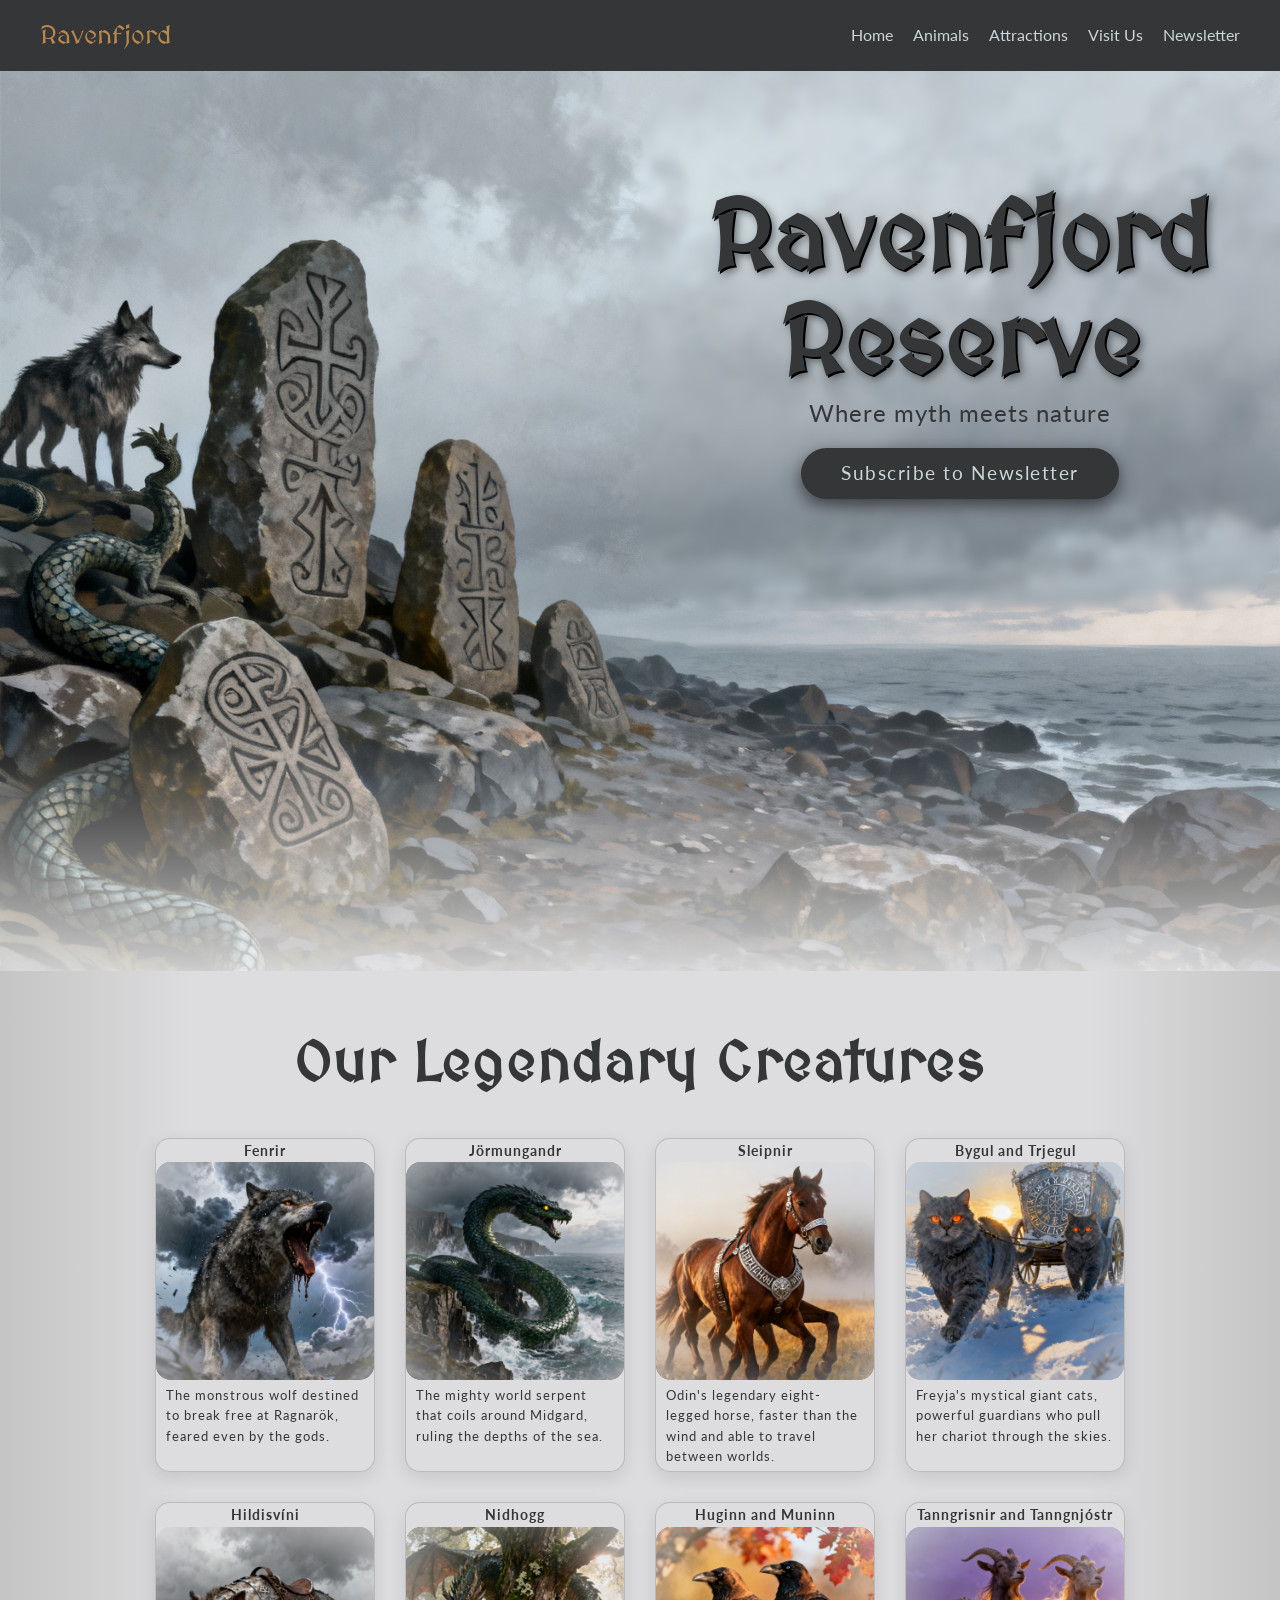
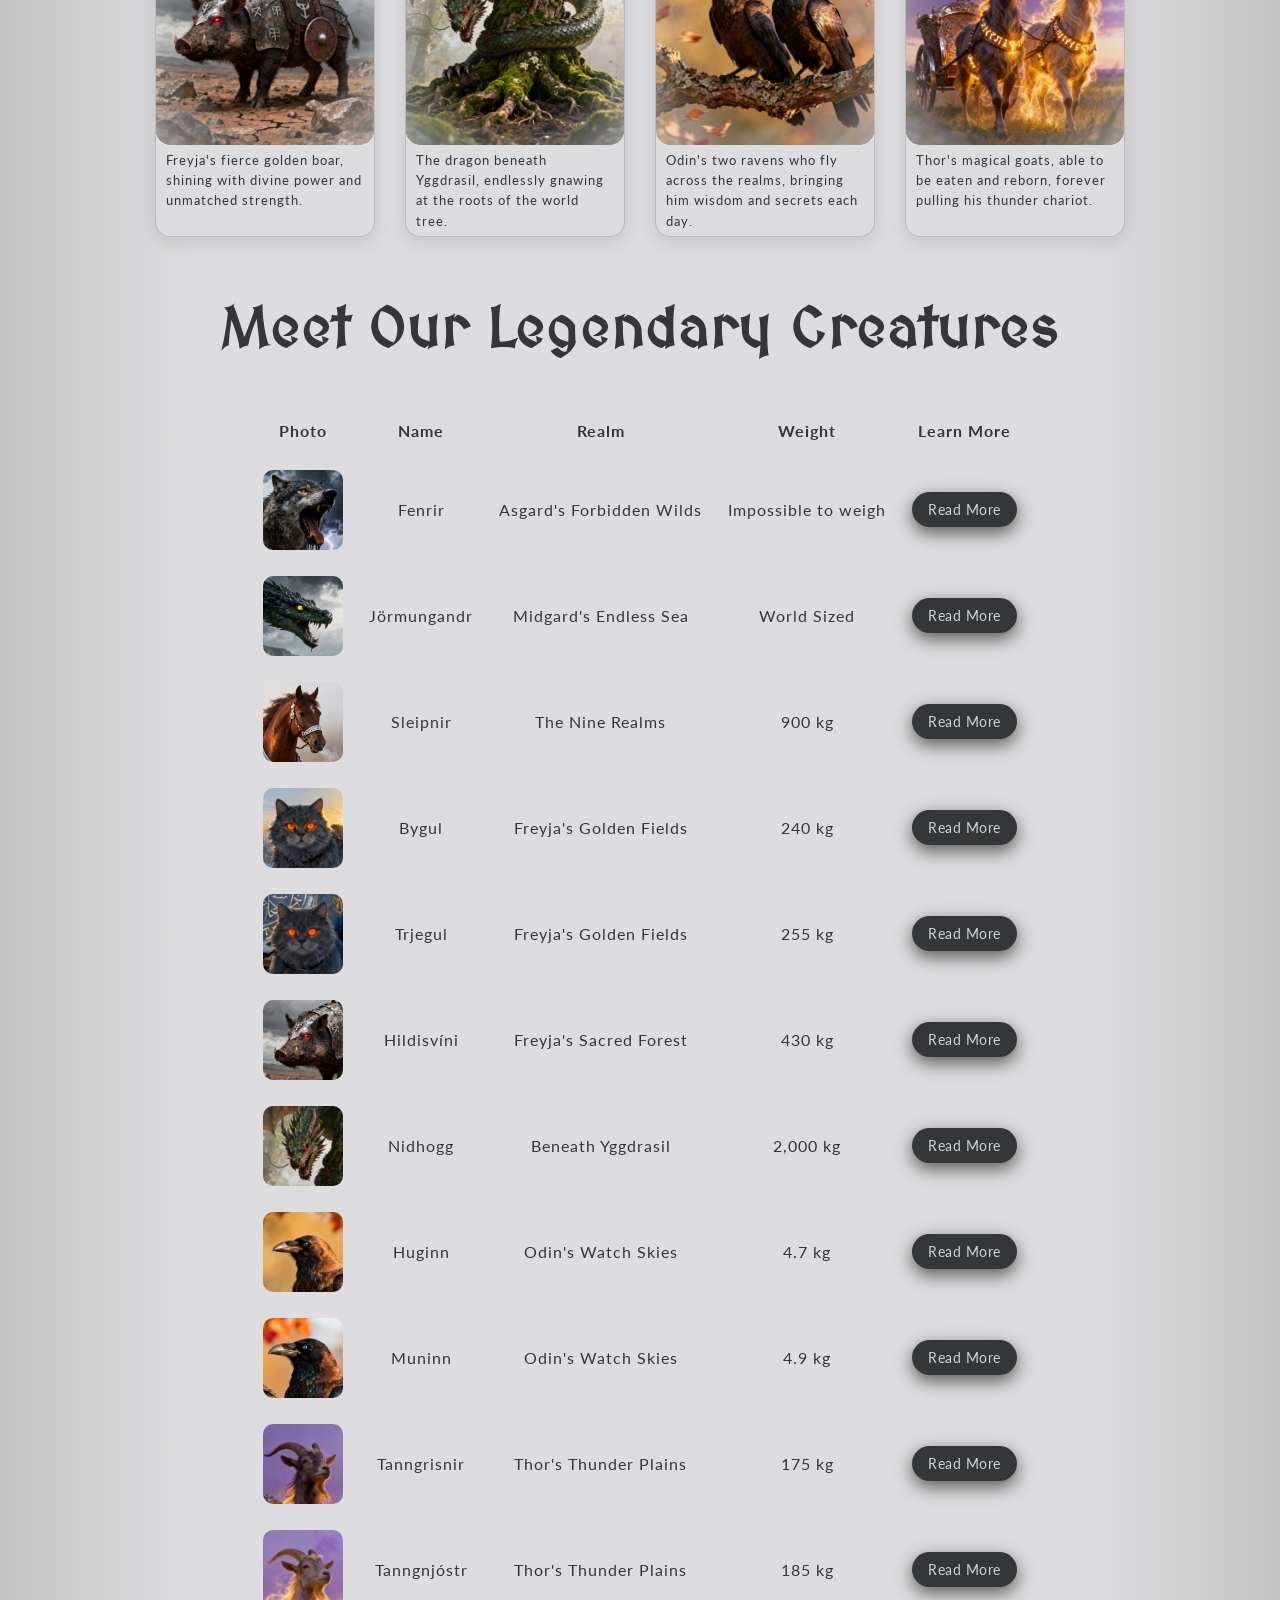
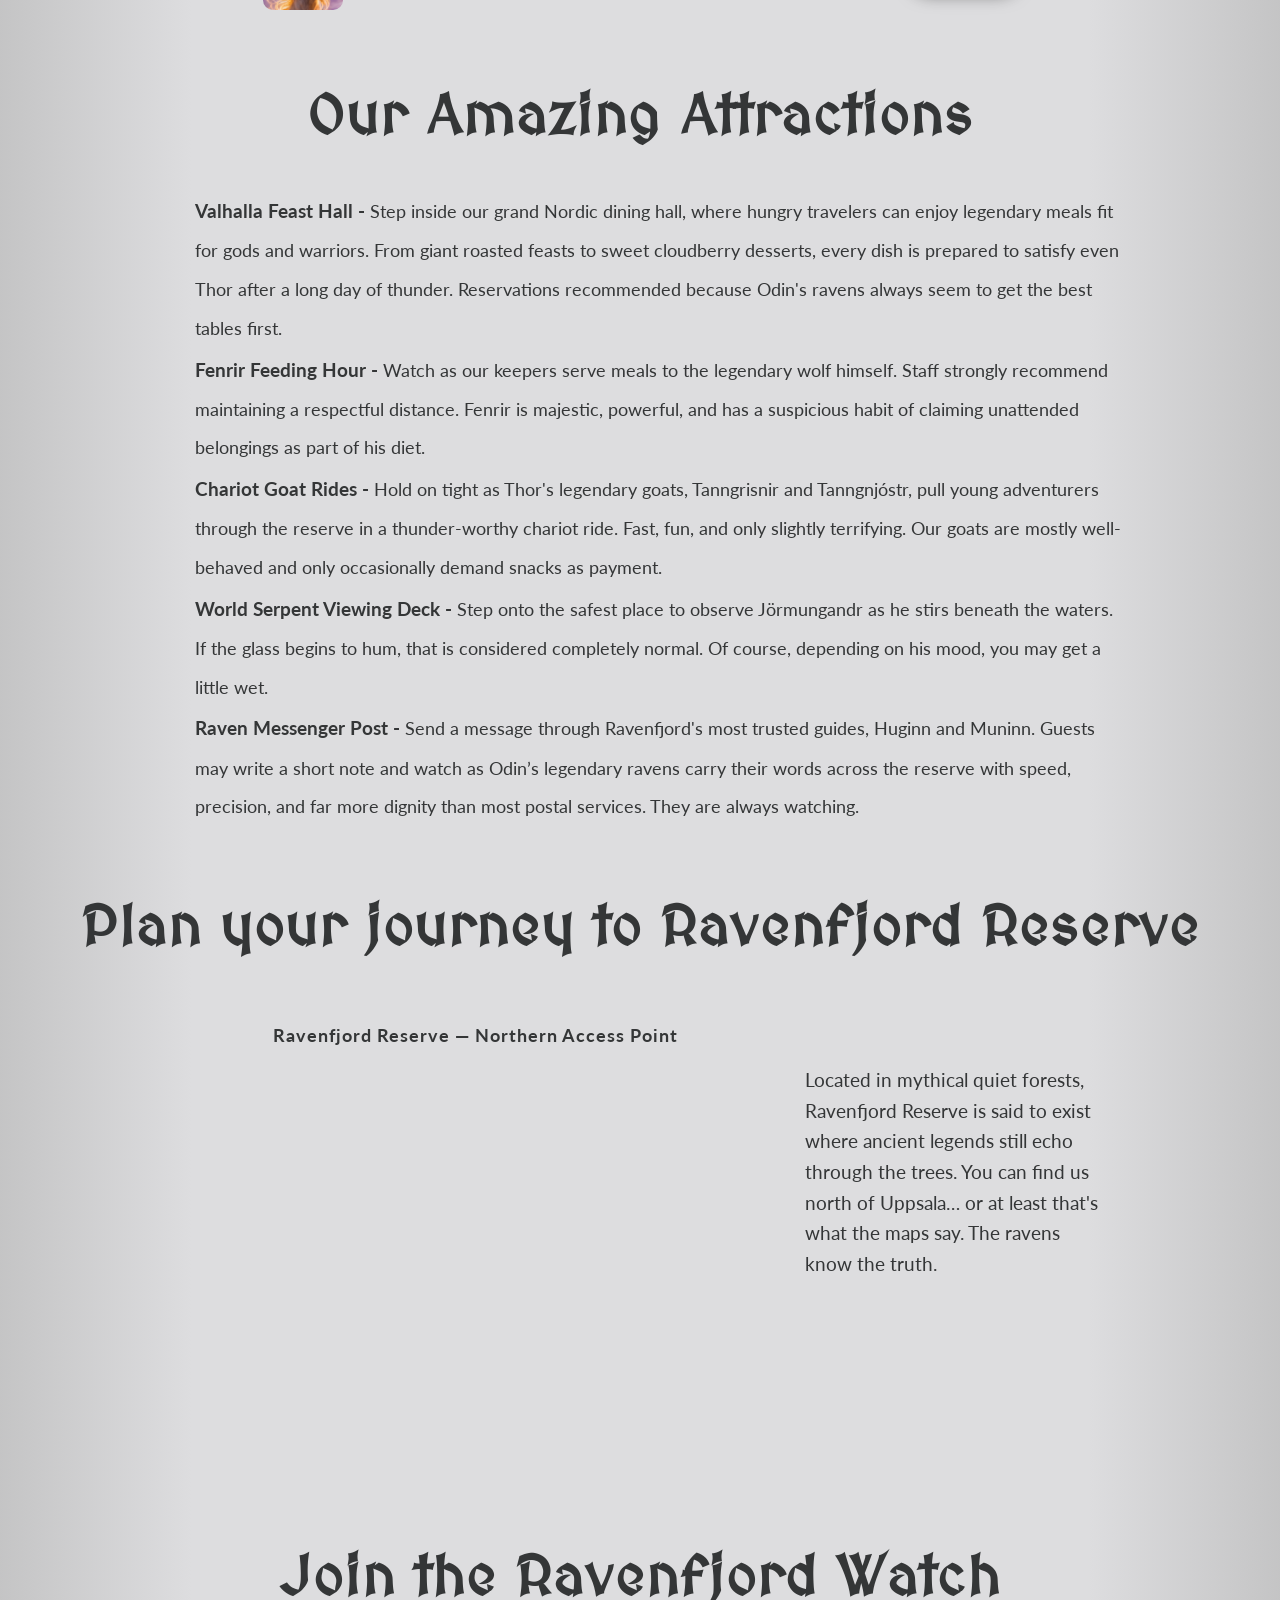
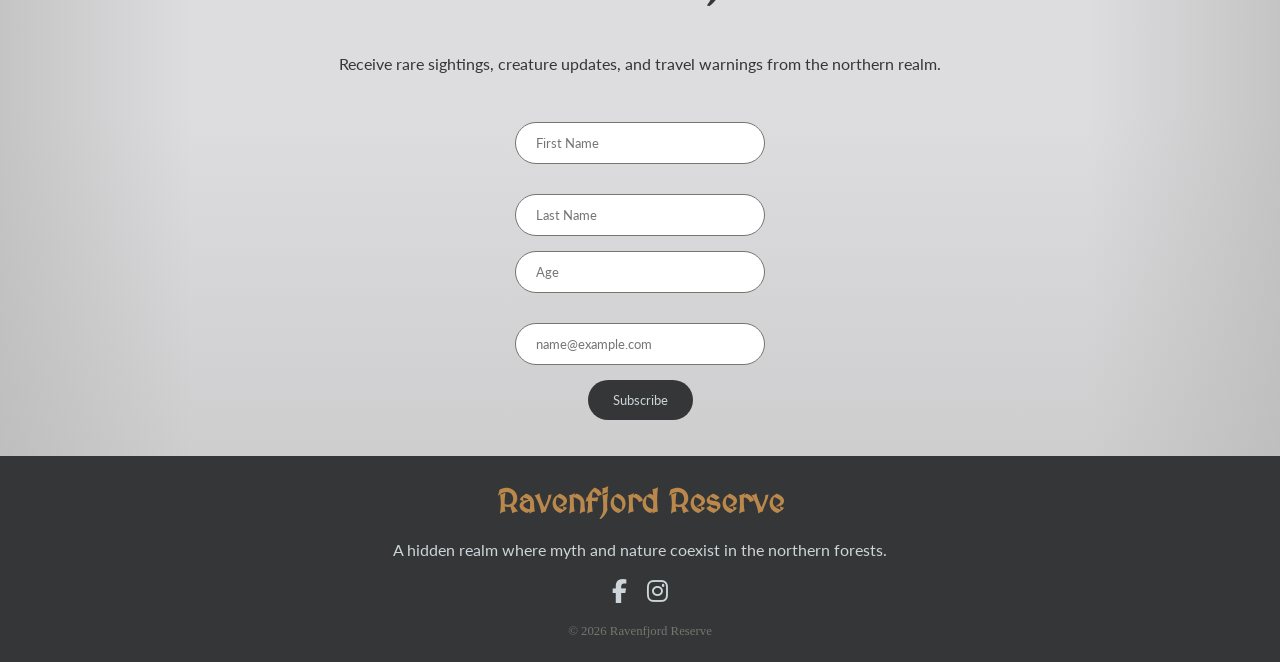
==== commit 829858e0: "updated newletter to use formsubmit.com" ====
--- a/index.html
+++ b/index.html
@@ -457,11 +457,33 @@
 
     <form
       class="newsletter-form"
-      action="https://formshow.systementor.se/"
+      action="https://formsubmit.co/57d09a3776aed8a5a4bc8f5f60aca15b"
       method="POST"
     >
-      <input type="text" placeholder="First Name" required />
-      <input type="text" placeholder="Last Name" required />
+      <input type="hidden" name="_captcha" value="false" />
+      <input type="hidden" name="_template" value="table" />
+
+      <label for="firstName"></label>
+      <input
+        type="text"
+        id="firstName"
+        name="Förnamn"
+        required
+        minlength="2"
+        pattern="[A-Za-zÅÄÖåäö\- ]+"
+        placeholder="First Name"
+      />
+
+      <label for="lastName"></label>
+      <input
+        type="text"
+        id="lastName"
+        name="Efternamn"
+        required
+        minlength="2"
+        pattern="[A-Za-zÅÄÖåäö\- ]+"
+        placeholder="Last Name"
+      />
       <input
         type="number"
         placeholder="Age"
@@ -470,7 +492,15 @@
         max="100"
         required
       />
-      <input type="email" placeholder="Email" required />
+      <label for="email"></label>
+      <input
+        type="email"
+        id="email"
+        name="E-post"
+        required
+        pattern="^[^\s@]+@[^\s@]+\.[^\s@]+$"
+        placeholder="name@example.com"
+      />
       <button type="submit">Subscribe</button>
     </form>
     <!-- newsletter section -->
--- a/css/hero.css
+++ b/css/hero.css
@@ -1,7 +1,7 @@
 .hero {
   background-image: url(../images/hero.png);
   background-size: cover;
-  background-position: center;
+  background-position: left;
   background-repeat: no-repeat;
   height: 100vh;
   position: relative;
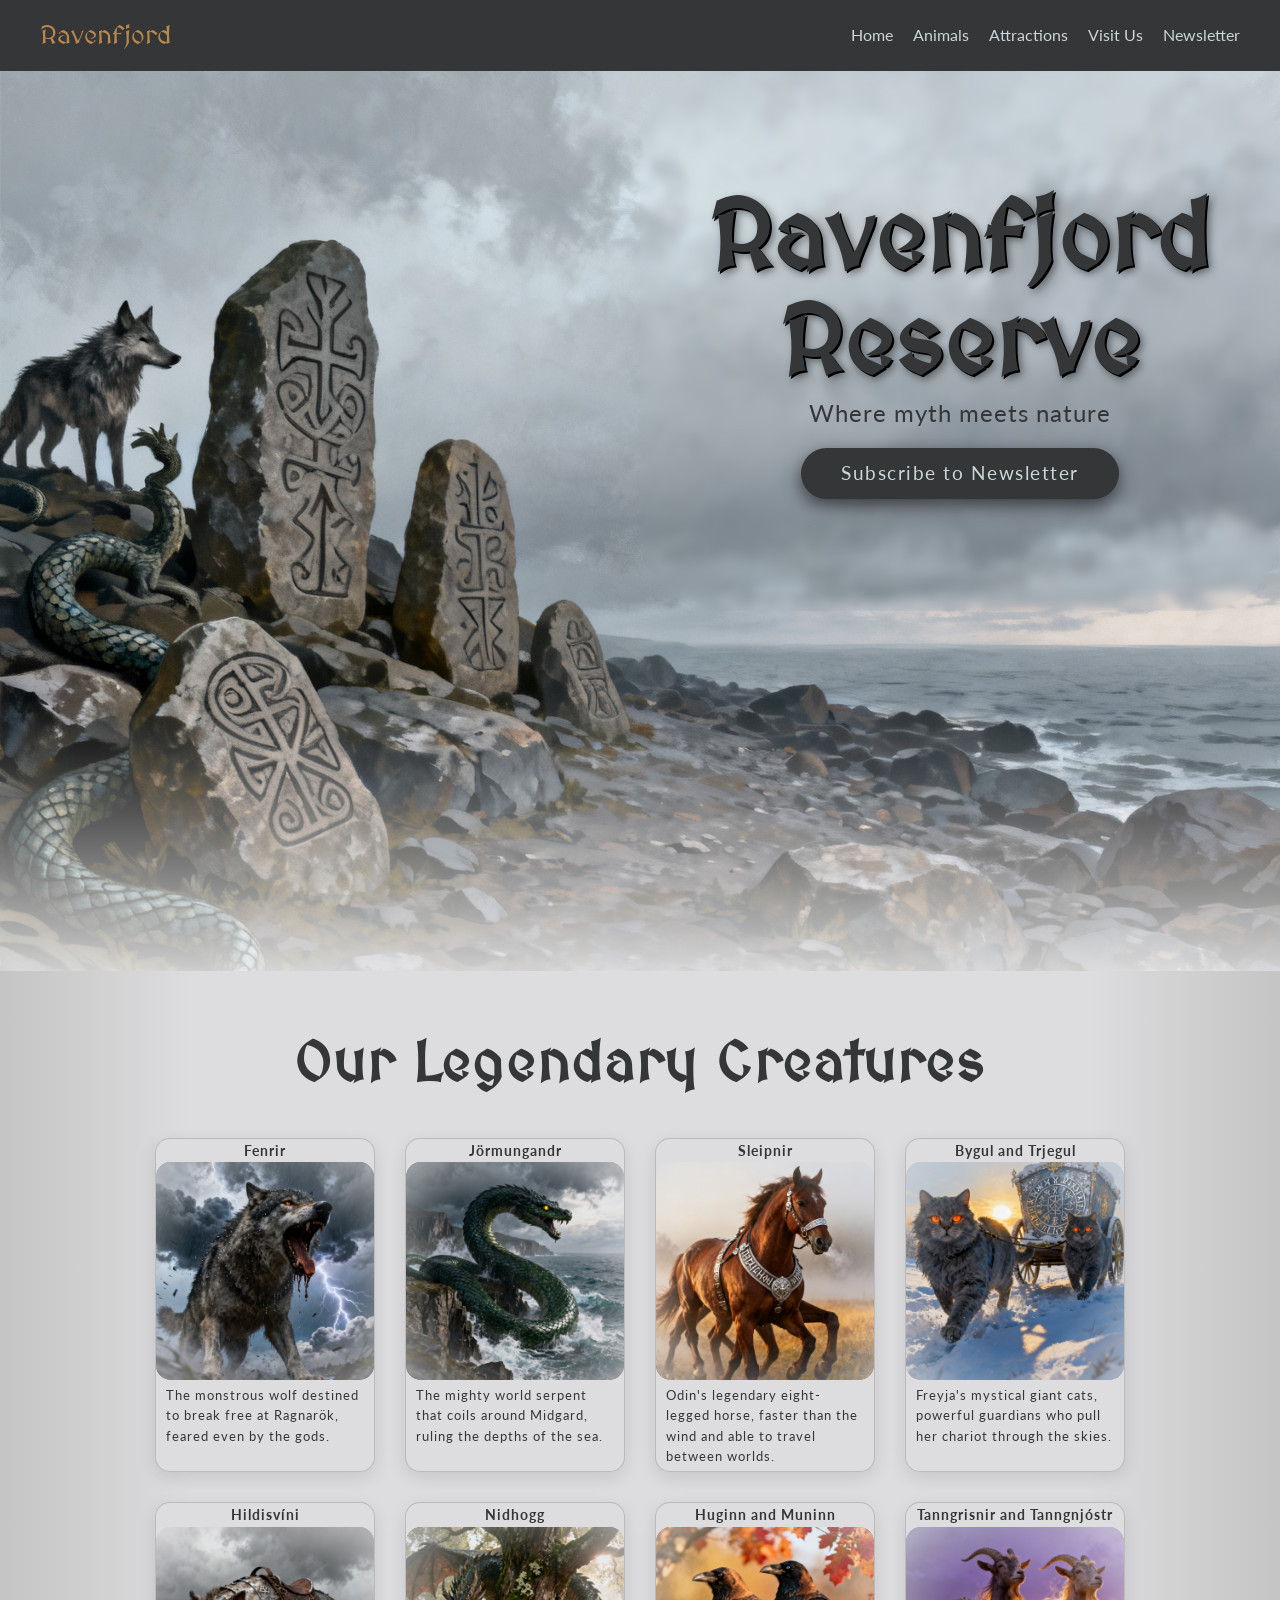
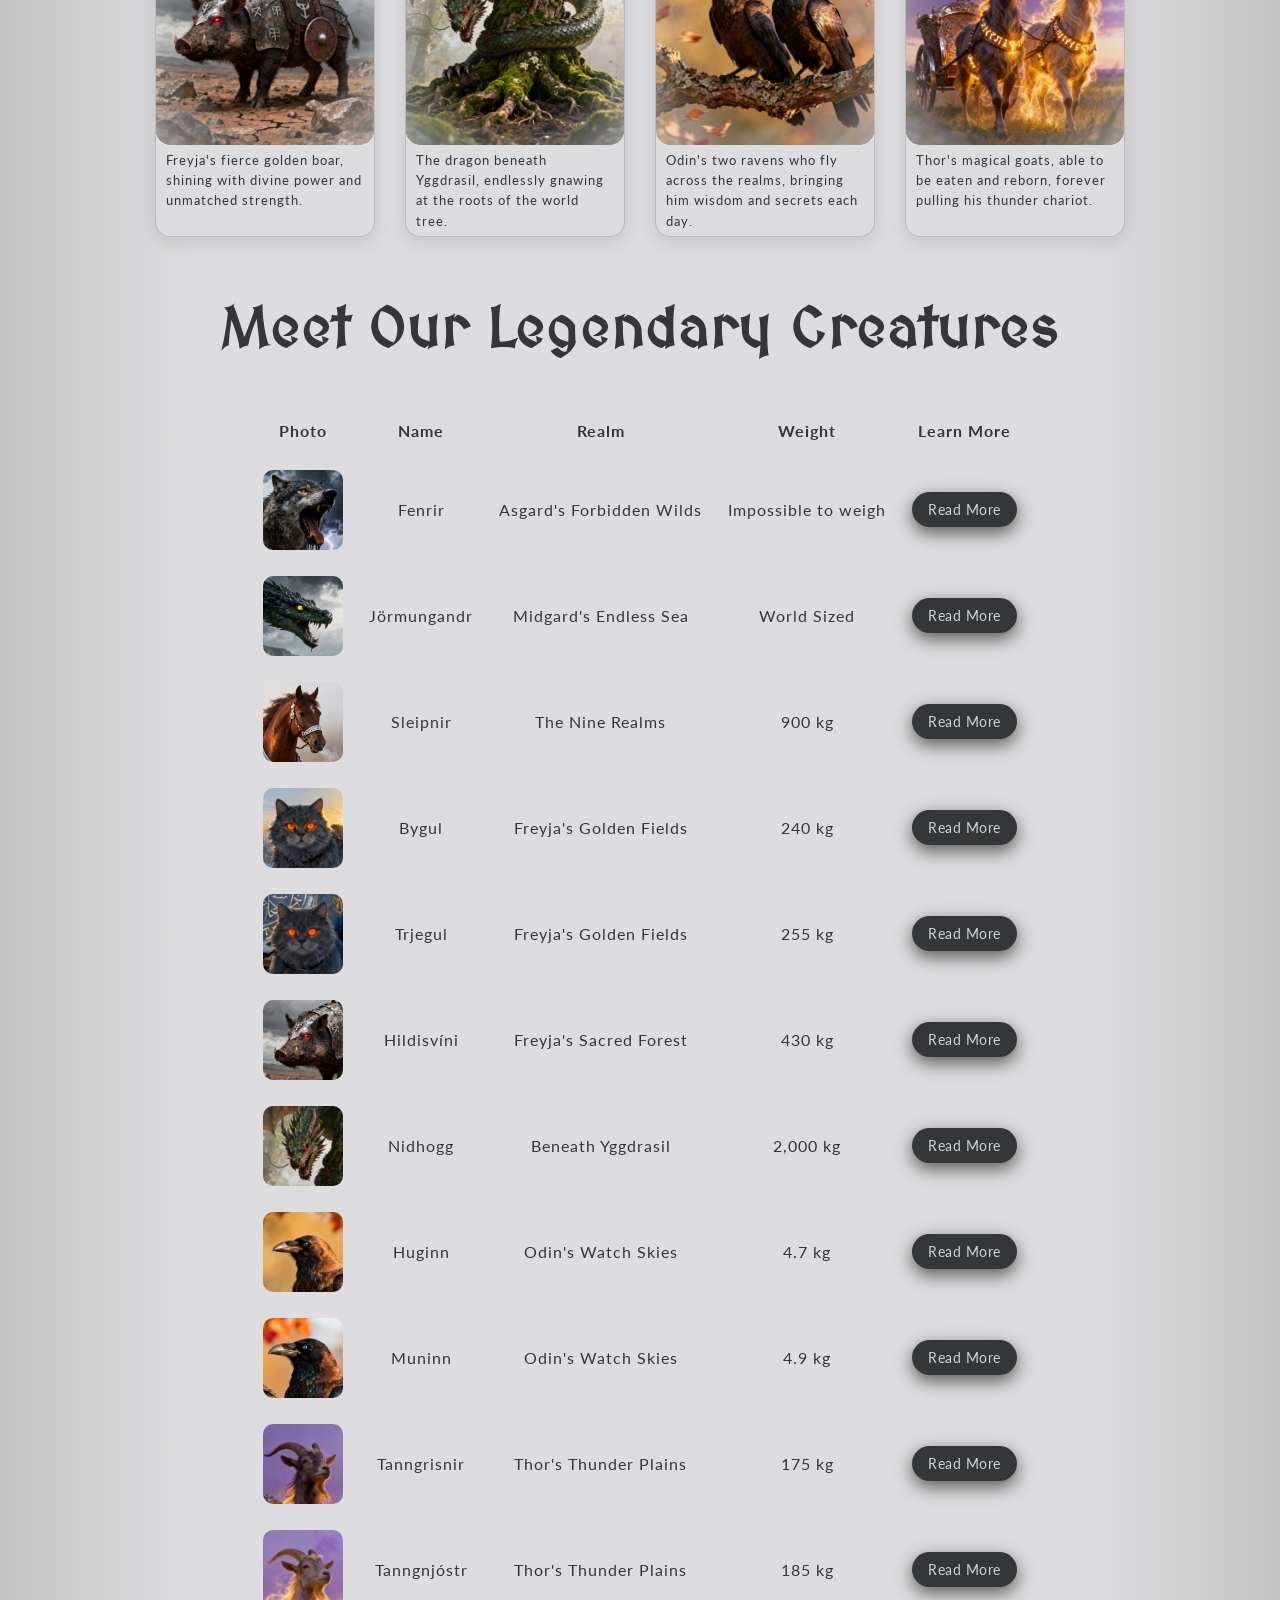
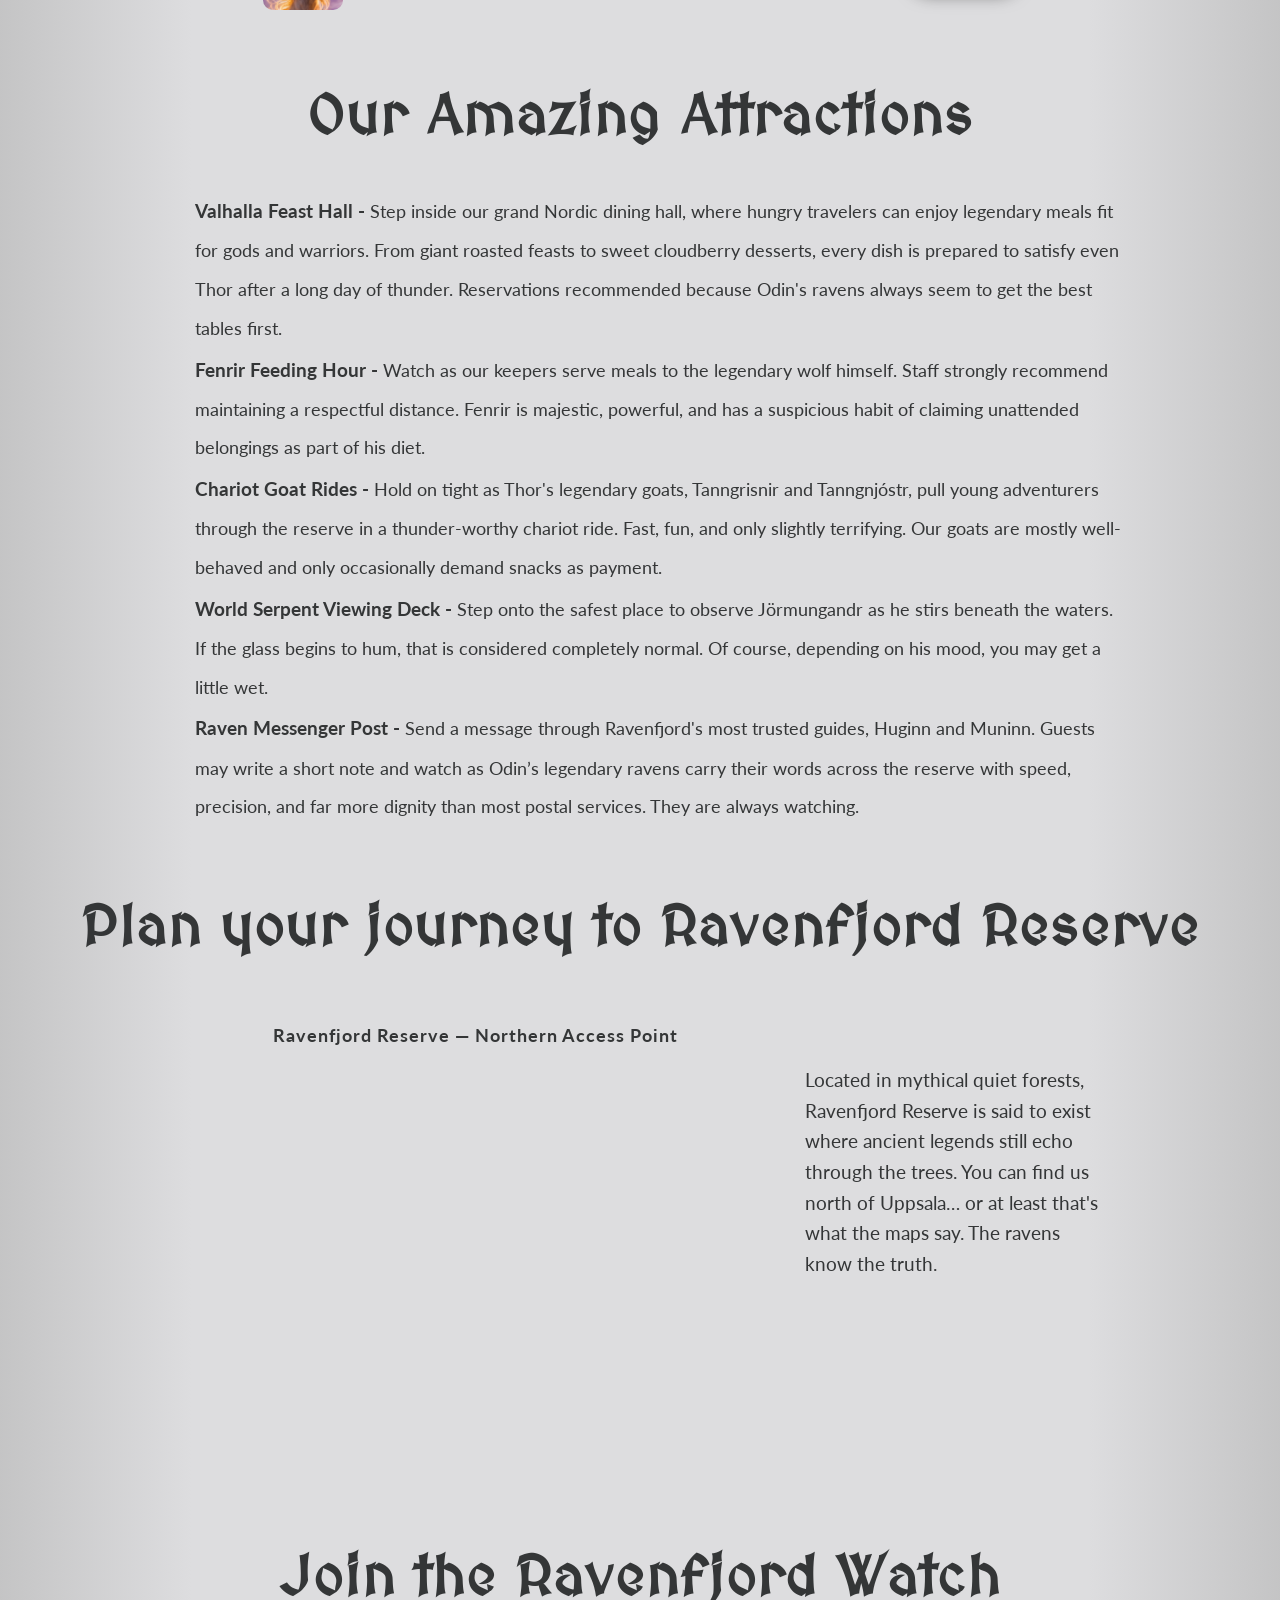
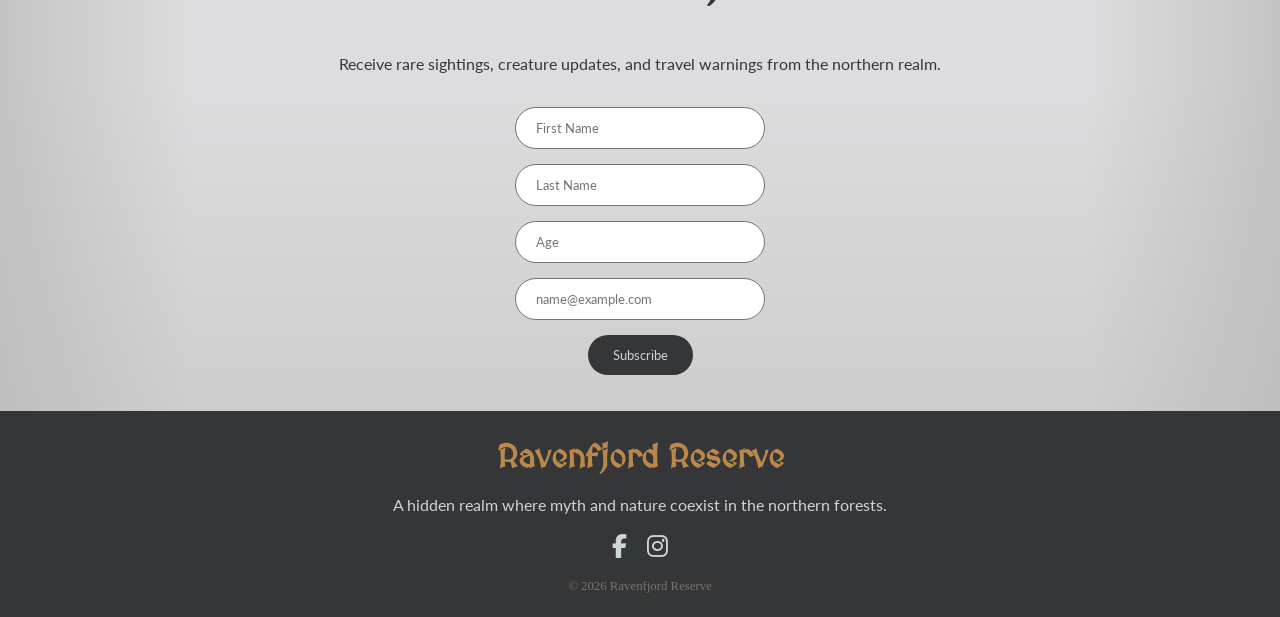
==== commit 209e641e: "fixed spacing for input lines" ====
--- a/index.html
+++ b/index.html
@@ -173,207 +173,210 @@
     <!-- animal section -->
 
     <!-- table section -->
-    <section class="table" id="table"></section>
-    <h2 class="section-h2">Meet Our Legendary Creatures</h2>
-    <div class="table-div">
-      <table>
-        <thead>
-          <tr>
-            <th>Photo</th>
-            <th>Name</th>
-            <th>Realm</th>
-            <th>Weight</th>
-            <th>Learn More</th>
-          </tr>
-        </thead>
-
-        <tbody>
-          <tr>
-            <td><img src="images/fenrirTable.png" alt="Fenrir wolf" /></td>
-            <td>Fenrir</td>
-            <td>Asgard's Forbidden Wilds</td>
-            <td>Impossible to weigh</td>
-            <td>
-              <a
-                class="table-btn"
-                href="https://en.wikipedia.org/wiki/Fenrir"
-                target="_blank"
-              >
-                Read More
-              </a>
-            </td>
-          </tr>
-
-          <tr>
-            <td><img src="images/JörmungandrTable.png" alt="Jörmungandr" /></td>
-            <td>Jörmungandr</td>
-            <td>Midgard's Endless Sea</td>
-            <td>World Sized</td>
-            <td>
-              <a
-                class="table-btn"
-                href="https://en.wikipedia.org/wiki/J%C3%B6rmungandr"
-                target="_blank"
-              >
-                Read More
-              </a>
-            </td>
-          </tr>
-
-          <tr>
-            <td><img src="images/SleipnirTable.png" alt="Sleipnir" /></td>
-            <td>Sleipnir</td>
-            <td>The Nine Realms</td>
-            <td>900 kg</td>
-            <td>
-              <a
-                class="table-btn"
-                href="https://en.wikipedia.org/wiki/Sleipnir"
-                target="_blank"
-              >
-                Read More
-              </a>
-            </td>
-          </tr>
-
-          <tr>
-            <td><img src="images/Bygul.png" alt="Bygul" /></td>
-            <td>Bygul</td>
-            <td>Freyja's Golden Fields</td>
-            <td>240 kg</td>
-            <td>
-              <a
-                class="table-btn"
-                href="https://berloga-workshop.com/blog/71-bygul-and-trjegul.html"
-                target="_blank"
-              >
-                Read More
-              </a>
-            </td>
-          </tr>
-
-          <tr>
-            <td><img src="images/Trjegul.png" alt="Trjegul" /></td>
-            <td>Trjegul</td>
-            <td>Freyja's Golden Fields</td>
-            <td>255 kg</td>
-            <td>
-              <a
-                class="table-btn"
-                href="https://berloga-workshop.com/blog/71-bygul-and-trjegul.html"
-                target="_blank"
-              >
-                Read More
-              </a>
-            </td>
-          </tr>
-
-          <tr>
-            <td><img src="images/HildisvíniTable.png" alt="Hildisvíni" /></td>
-            <td>Hildisvíni</td>
-            <td>Freyja's Sacred Forest</td>
-            <td>430 kg</td>
-            <td>
-              <a
-                class="table-btn"
-                href="https://simple.wikipedia.org/wiki/Hildisv%C3%ADni"
-                target="_blank"
-              >
-                Read More
-              </a>
-            </td>
-          </tr>
-
-          <tr>
-            <td><img src="images/NidhoggTable.png" alt="Nidhogg" /></td>
-            <td>Nidhogg</td>
-            <td>Beneath Yggdrasil</td>
-            <td>2,000 kg</td>
-            <td>
-              <a
-                class="table-btn"
-                href="https://en.wikipedia.org/wiki/Nidhogg"
-                target="_blank"
-              >
-                Read More
-              </a>
-            </td>
-          </tr>
-
-          <tr>
-            <td>
-              <img src="images/Huginn.png" alt="Huginn" />
-            </td>
-            <td>Huginn</td>
-            <td>Odin's Watch Skies</td>
-            <td>4.7 kg</td>
-            <td>
-              <a
-                class="table-btn"
-                href="https://en.wikipedia.org/wiki/Huginn_and_Muninn"
-                target="_blank"
-              >
-                Read More
-              </a>
-            </td>
-          </tr>
-
-          <tr>
-            <td>
-              <img src="images/Munnin.png" alt="Muninn" />
-            </td>
-            <td>Muninn</td>
-            <td>Odin's Watch Skies</td>
-            <td>4.9 kg</td>
-            <td>
-              <a
-                class="table-btn"
-                href="https://en.wikipedia.org/wiki/Huginn_and_Muninn"
-                target="_blank"
-              >
-                Read More
-              </a>
-            </td>
-          </tr>
-
-          <tr>
-            <td>
-              <img src="images/Tanngrisnir.png" alt="Tanngrisnir" />
-            </td>
-            <td>Tanngrisnir</td>
-            <td>Thor's Thunder Plains</td>
-            <td>175 kg</td>
-            <td>
-              <a
-                class="table-btn"
-                href="https://en.wikipedia.org/wiki/Tanngrisnir_and_Tanngnj%C3%B3str"
-                target="_blank"
-              >
-                Read More
-              </a>
-            </td>
-          </tr>
-
-          <tr>
-            <td>
-              <img src="images/Tanngnjóstr.png" alt="Tanngnjóstr" />
-            </td>
-            <td>Tanngnjóstr</td>
-            <td>Thor's Thunder Plains</td>
-            <td>185 kg</td>
-            <td>
-              <a
-                class="table-btn"
-                href="https://en.wikipedia.org/wiki/Tanngrisnir_and_Tanngnj%C3%B3str"
-                target="_blank"
-              >
-                Read More
-              </a>
-            </td>
-          </tr>
-        </tbody>
-      </table>
-    </div>
+    <section class="table" id="table">
+      <h2 class="section-h2">Meet Our Legendary Creatures</h2>
+      <div class="table-div">
+        <table>
+          <thead>
+            <tr>
+              <th>Photo</th>
+              <th>Name</th>
+              <th>Realm</th>
+              <th>Weight</th>
+              <th>Learn More</th>
+            </tr>
+          </thead>
+
+          <tbody>
+            <tr>
+              <td><img src="images/fenrirTable.png" alt="Fenrir wolf" /></td>
+              <td>Fenrir</td>
+              <td>Asgard's Forbidden Wilds</td>
+              <td>Impossible to weigh</td>
+              <td>
+                <a
+                  class="table-btn"
+                  href="https://en.wikipedia.org/wiki/Fenrir"
+                  target="_blank"
+                >
+                  Read More
+                </a>
+              </td>
+            </tr>
+
+            <tr>
+              <td>
+                <img src="images/JörmungandrTable.png" alt="Jörmungandr" />
+              </td>
+              <td>Jörmungandr</td>
+              <td>Midgard's Endless Sea</td>
+              <td>World Sized</td>
+              <td>
+                <a
+                  class="table-btn"
+                  href="https://en.wikipedia.org/wiki/J%C3%B6rmungandr"
+                  target="_blank"
+                >
+                  Read More
+                </a>
+              </td>
+            </tr>
+
+            <tr>
+              <td><img src="images/SleipnirTable.png" alt="Sleipnir" /></td>
+              <td>Sleipnir</td>
+              <td>The Nine Realms</td>
+              <td>900 kg</td>
+              <td>
+                <a
+                  class="table-btn"
+                  href="https://en.wikipedia.org/wiki/Sleipnir"
+                  target="_blank"
+                >
+                  Read More
+                </a>
+              </td>
+            </tr>
+
+            <tr>
+              <td><img src="images/Bygul.png" alt="Bygul" /></td>
+              <td>Bygul</td>
+              <td>Freyja's Golden Fields</td>
+              <td>240 kg</td>
+              <td>
+                <a
+                  class="table-btn"
+                  href="https://berloga-workshop.com/blog/71-bygul-and-trjegul.html"
+                  target="_blank"
+                >
+                  Read More
+                </a>
+              </td>
+            </tr>
+
+            <tr>
+              <td><img src="images/Trjegul.png" alt="Trjegul" /></td>
+              <td>Trjegul</td>
+              <td>Freyja's Golden Fields</td>
+              <td>255 kg</td>
+              <td>
+                <a
+                  class="table-btn"
+                  href="https://berloga-workshop.com/blog/71-bygul-and-trjegul.html"
+                  target="_blank"
+                >
+                  Read More
+                </a>
+              </td>
+            </tr>
+
+            <tr>
+              <td><img src="images/HildisvíniTable.png" alt="Hildisvíni" /></td>
+              <td>Hildisvíni</td>
+              <td>Freyja's Sacred Forest</td>
+              <td>430 kg</td>
+              <td>
+                <a
+                  class="table-btn"
+                  href="https://simple.wikipedia.org/wiki/Hildisv%C3%ADni"
+                  target="_blank"
+                >
+                  Read More
+                </a>
+              </td>
+            </tr>
+
+            <tr>
+              <td><img src="images/NidhoggTable.png" alt="Nidhogg" /></td>
+              <td>Nidhogg</td>
+              <td>Beneath Yggdrasil</td>
+              <td>2,000 kg</td>
+              <td>
+                <a
+                  class="table-btn"
+                  href="https://en.wikipedia.org/wiki/Nidhogg"
+                  target="_blank"
+                >
+                  Read More
+                </a>
+              </td>
+            </tr>
+
+            <tr>
+              <td>
+                <img src="images/Huginn.png" alt="Huginn" />
+              </td>
+              <td>Huginn</td>
+              <td>Odin's Watch Skies</td>
+              <td>4.7 kg</td>
+              <td>
+                <a
+                  class="table-btn"
+                  href="https://en.wikipedia.org/wiki/Huginn_and_Muninn"
+                  target="_blank"
+                >
+                  Read More
+                </a>
+              </td>
+            </tr>
+
+            <tr>
+              <td>
+                <img src="images/Munnin.png" alt="Muninn" />
+              </td>
+              <td>Muninn</td>
+              <td>Odin's Watch Skies</td>
+              <td>4.9 kg</td>
+              <td>
+                <a
+                  class="table-btn"
+                  href="https://en.wikipedia.org/wiki/Huginn_and_Muninn"
+                  target="_blank"
+                >
+                  Read More
+                </a>
+              </td>
+            </tr>
+
+            <tr>
+              <td>
+                <img src="images/Tanngrisnir.png" alt="Tanngrisnir" />
+              </td>
+              <td>Tanngrisnir</td>
+              <td>Thor's Thunder Plains</td>
+              <td>175 kg</td>
+              <td>
+                <a
+                  class="table-btn"
+                  href="https://en.wikipedia.org/wiki/Tanngrisnir_and_Tanngnj%C3%B3str"
+                  target="_blank"
+                >
+                  Read More
+                </a>
+              </td>
+            </tr>
+
+            <tr>
+              <td>
+                <img src="images/Tanngnjóstr.png" alt="Tanngnjóstr" />
+              </td>
+              <td>Tanngnjóstr</td>
+              <td>Thor's Thunder Plains</td>
+              <td>185 kg</td>
+              <td>
+                <a
+                  class="table-btn"
+                  href="https://en.wikipedia.org/wiki/Tanngrisnir_and_Tanngnj%C3%B3str"
+                  target="_blank"
+                >
+                  Read More
+                </a>
+              </td>
+            </tr>
+          </tbody>
+        </table>
+      </div>
+    </section>
     <!-- table section -->
 
     <!-- todo section -->
@@ -484,6 +487,7 @@
         pattern="[A-Za-zÅÄÖåäö\- ]+"
         placeholder="Last Name"
       />
+
       <input
         type="number"
         placeholder="Age"
@@ -492,6 +496,7 @@
         max="100"
         required
       />
+
       <label for="email"></label>
       <input
         type="email"
--- a/css/newsletter.css
+++ b/css/newsletter.css
@@ -13,6 +13,7 @@
   gap: 15px;
   max-width: 970px;
   margin: 0 auto;
+  width: 100%;
 }
 
 .newsletter-form input {
@@ -21,6 +22,11 @@
   border: 1px solid #78746e;
   font-family: "Lato", sans-serif;
   width: 250px;
+  box-sizing: border-box;
+}
+
+.newsletter-form label {
+  display: none;
 }
 
 .newsletter-form button {
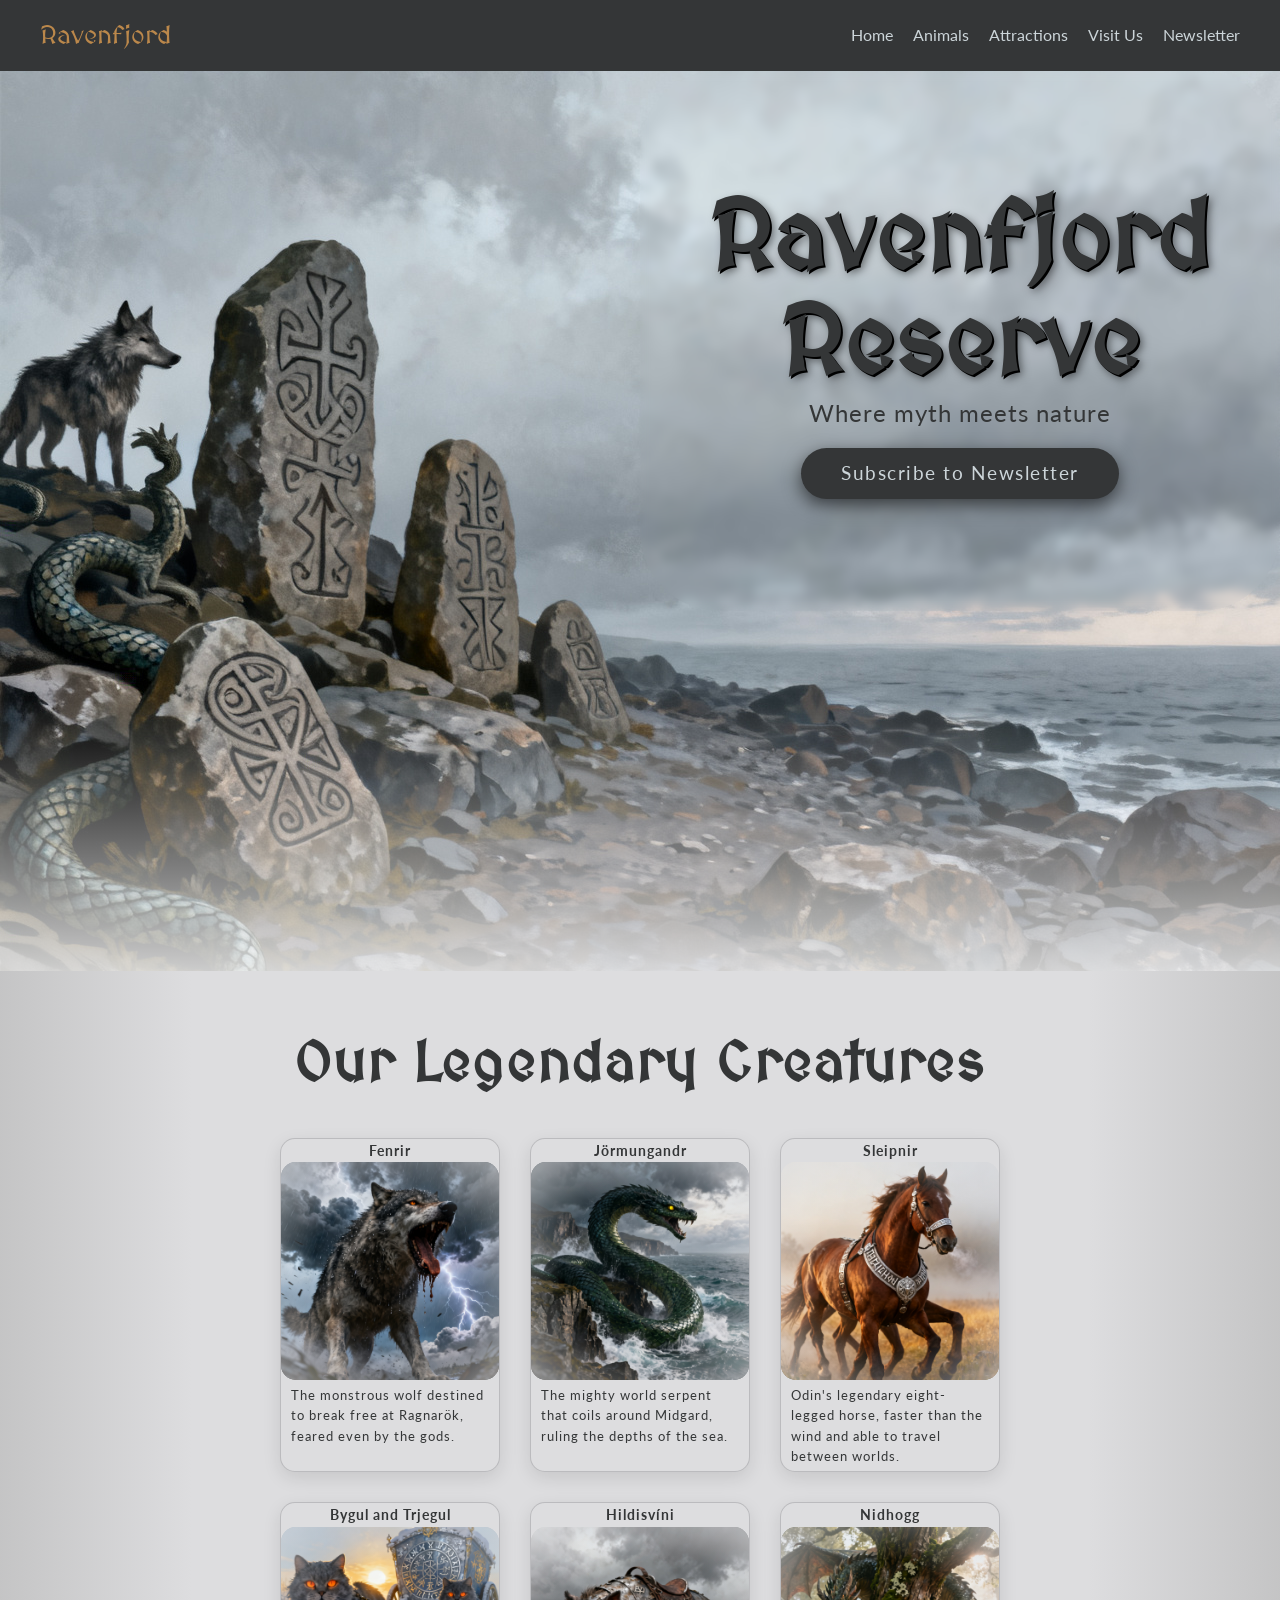
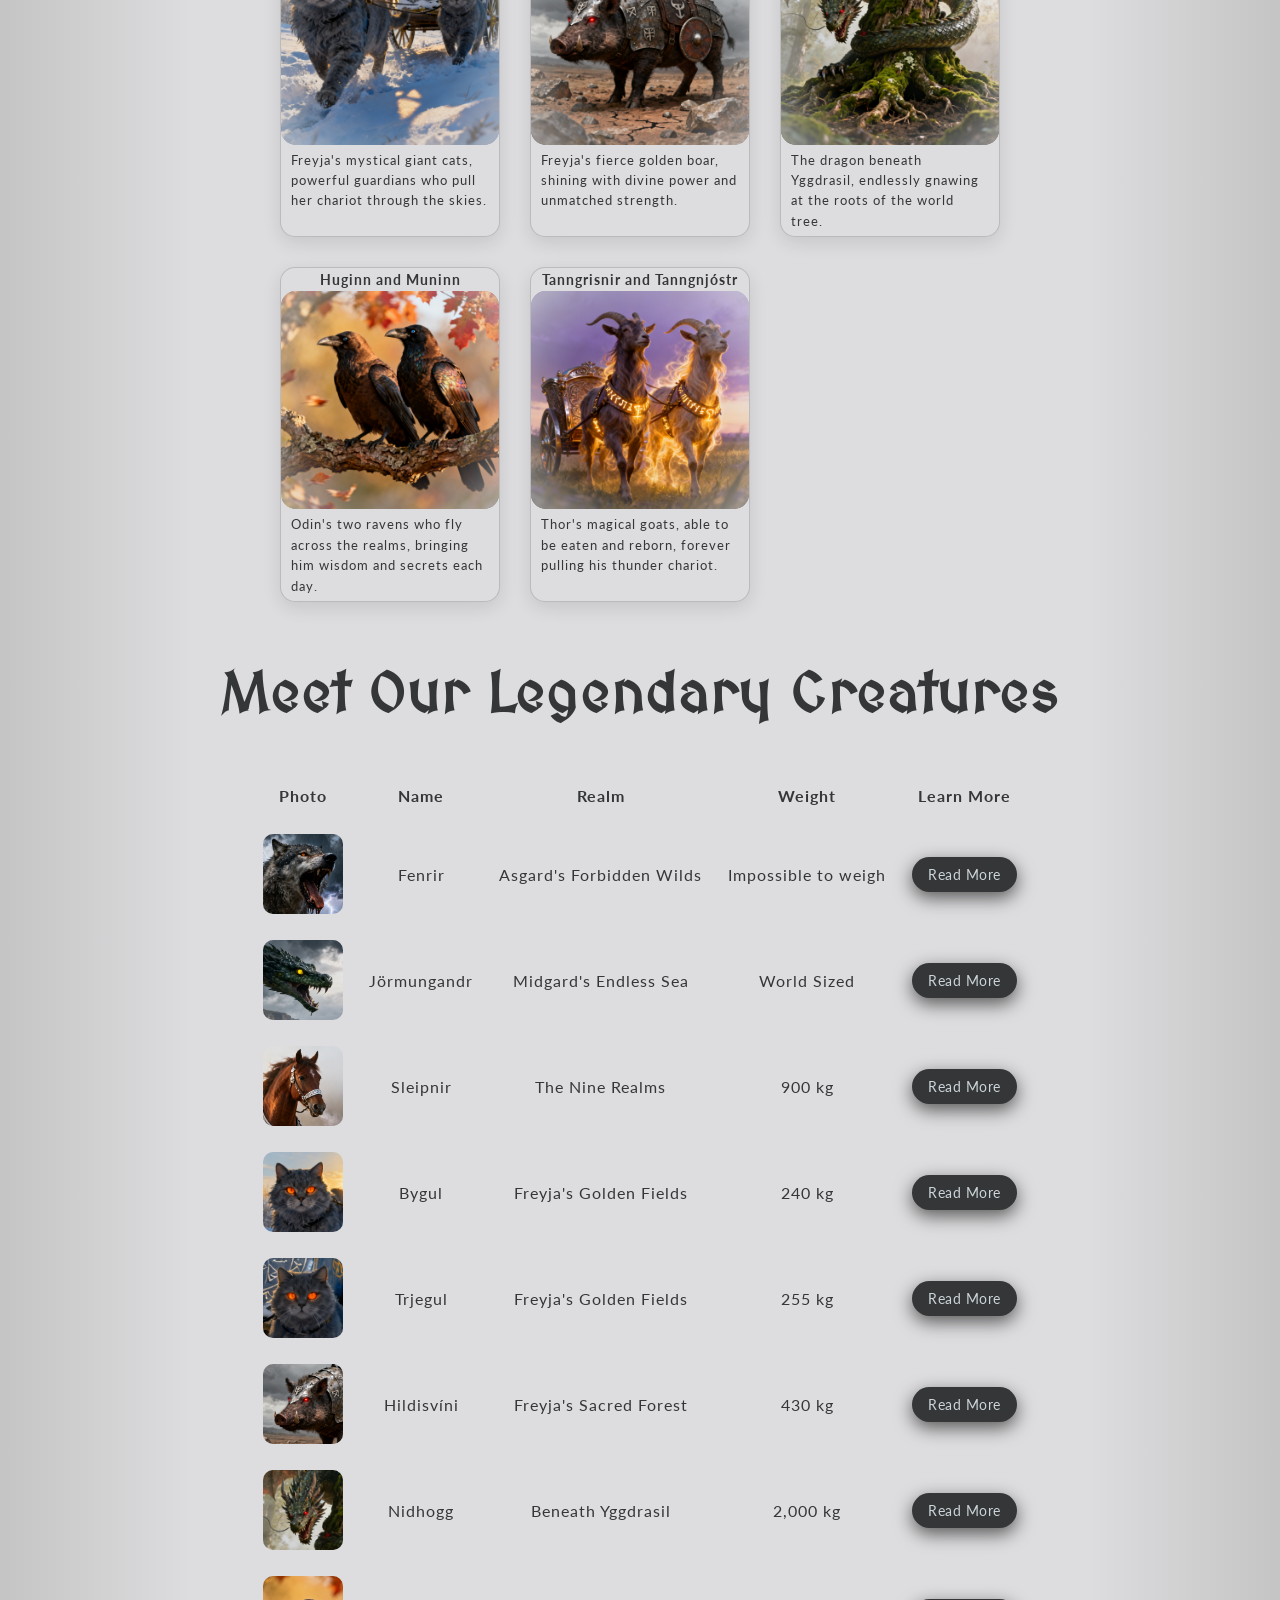
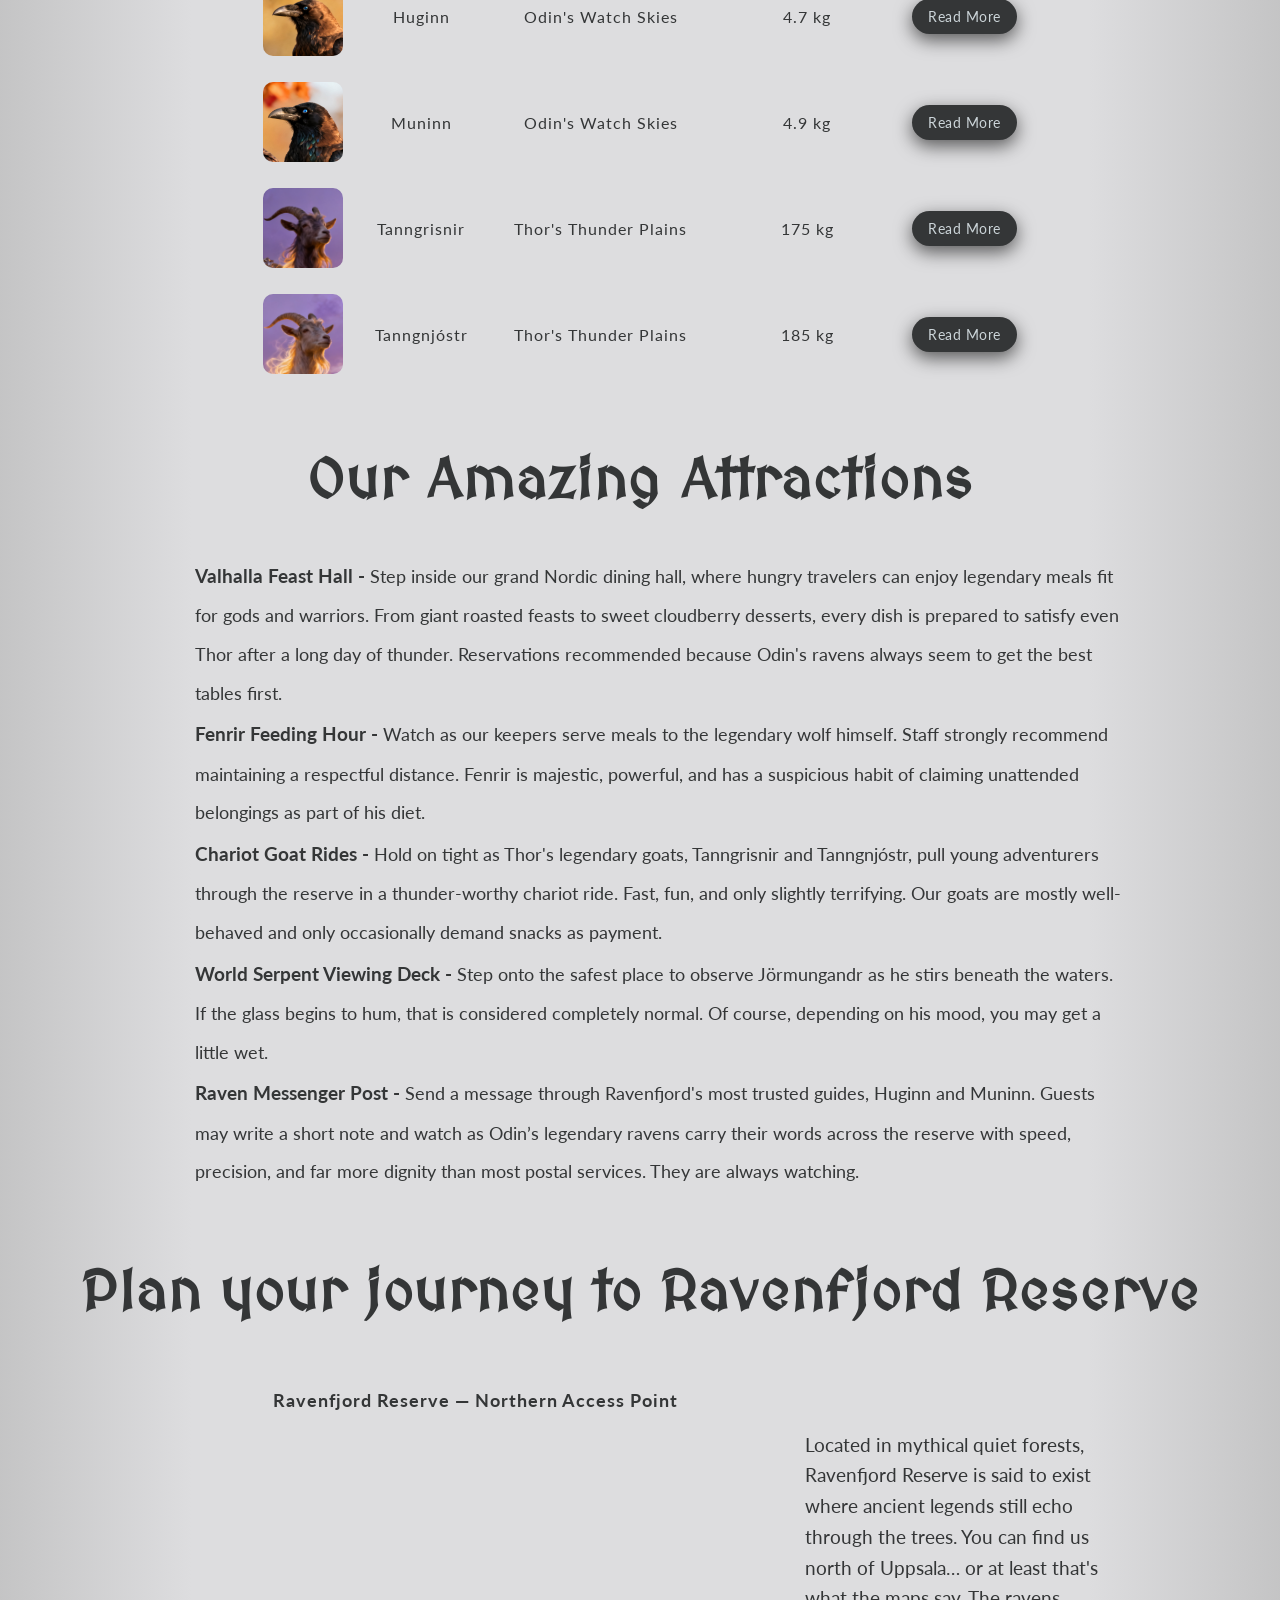
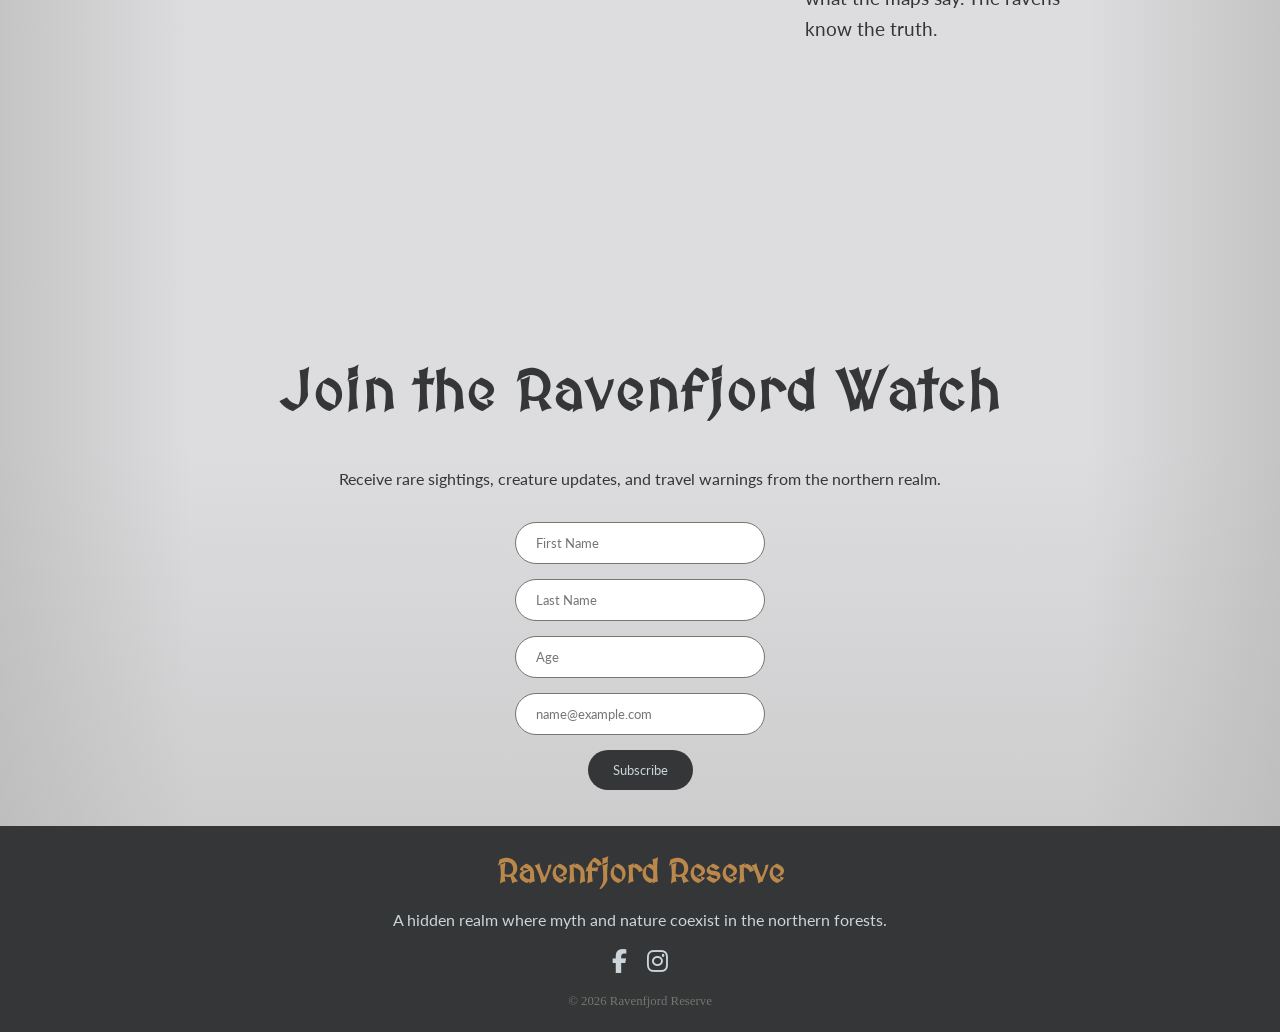
==== commit f15c4677: "changed google maps to responsive design" ====
--- a/index.html
+++ b/index.html
@@ -15,6 +15,8 @@
       content="https://dannellbayer.com/Ravenfjord-Reserve/images/hero.png"
     />
     <meta property="og:type" content="website" />
+
+    <meta name="viewport" content="width=device-width, initial-scale=1.0" />
 
     <link rel="stylesheet" href="css/BrowserReset.css" />
     <link rel="stylesheet" href="css/main.css" />
@@ -432,8 +434,6 @@
         <div class="map-box">
           <iframe
             src="https://www.google.com/maps?q=59.935551,17.727332&z=13&t=k&output=embed"
-            width="600"
-            height="450"
             style="border: 0"
             loading="lazy"
           >
--- a/css/animals.css
+++ b/css/animals.css
@@ -21,6 +21,8 @@
   max-width: calc(4 * 220px + 3 * 30px);
   margin: 0 auto;
   justify-content: center;
+  padding: 0 10px;
+  box-sizing: border-box;
 }
 
 .animal-card {
--- a/css/map.css
+++ b/css/map.css
@@ -39,7 +39,7 @@
 
 .map-box iframe {
   width: 100%;
-  height: 400px;
+  aspect-ratio: 4 / 3;
   border: 0;
   border-radius: 15px;
   display: block;
@@ -53,3 +53,20 @@
   color: #343637;
   line-height: 1.6;
 }
+
+@media (max-width: 768px) {
+  .map-layout {
+    grid-template-columns: 1fr;
+    grid-template-rows: auto;
+  }
+
+  .map-text {
+    grid-column: 1;
+    grid-row: 3;
+  }
+
+  .map-box {
+    grid-column: 1;
+    grid-row: 2;
+  }
+}
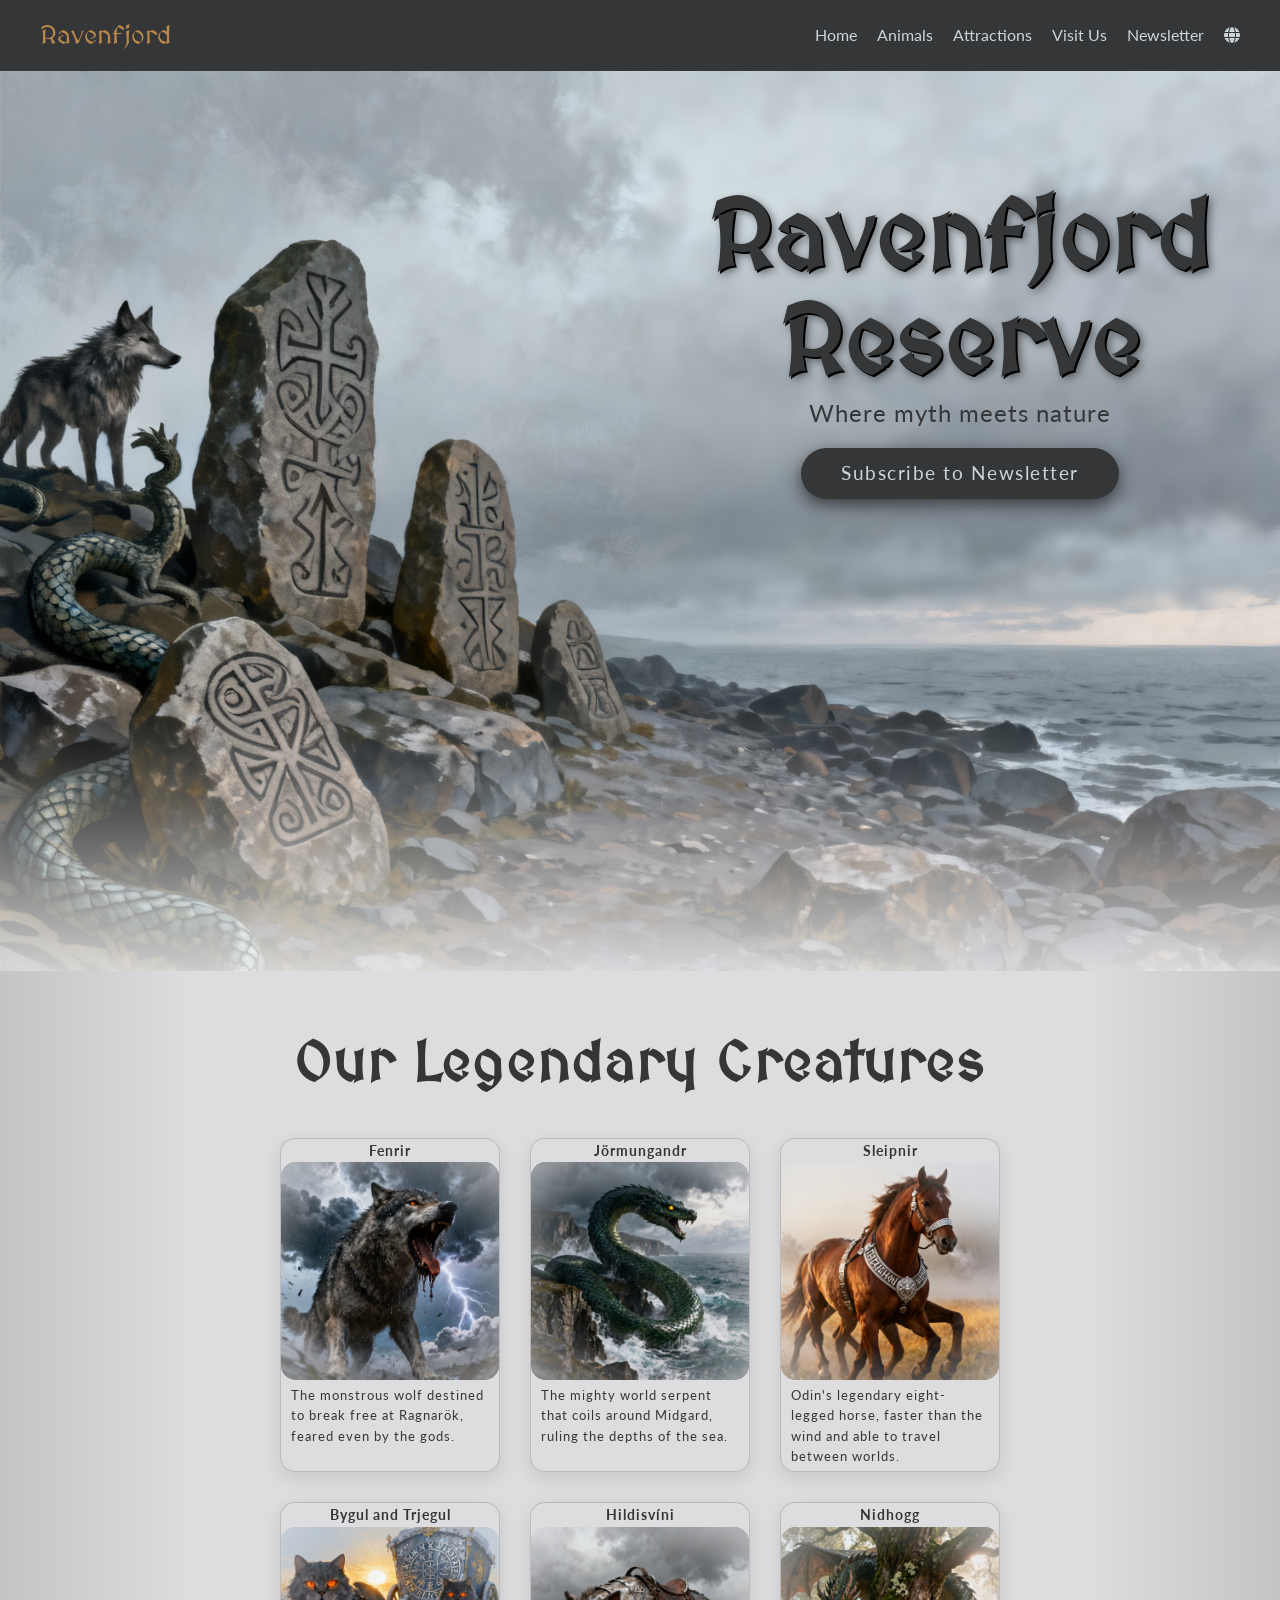
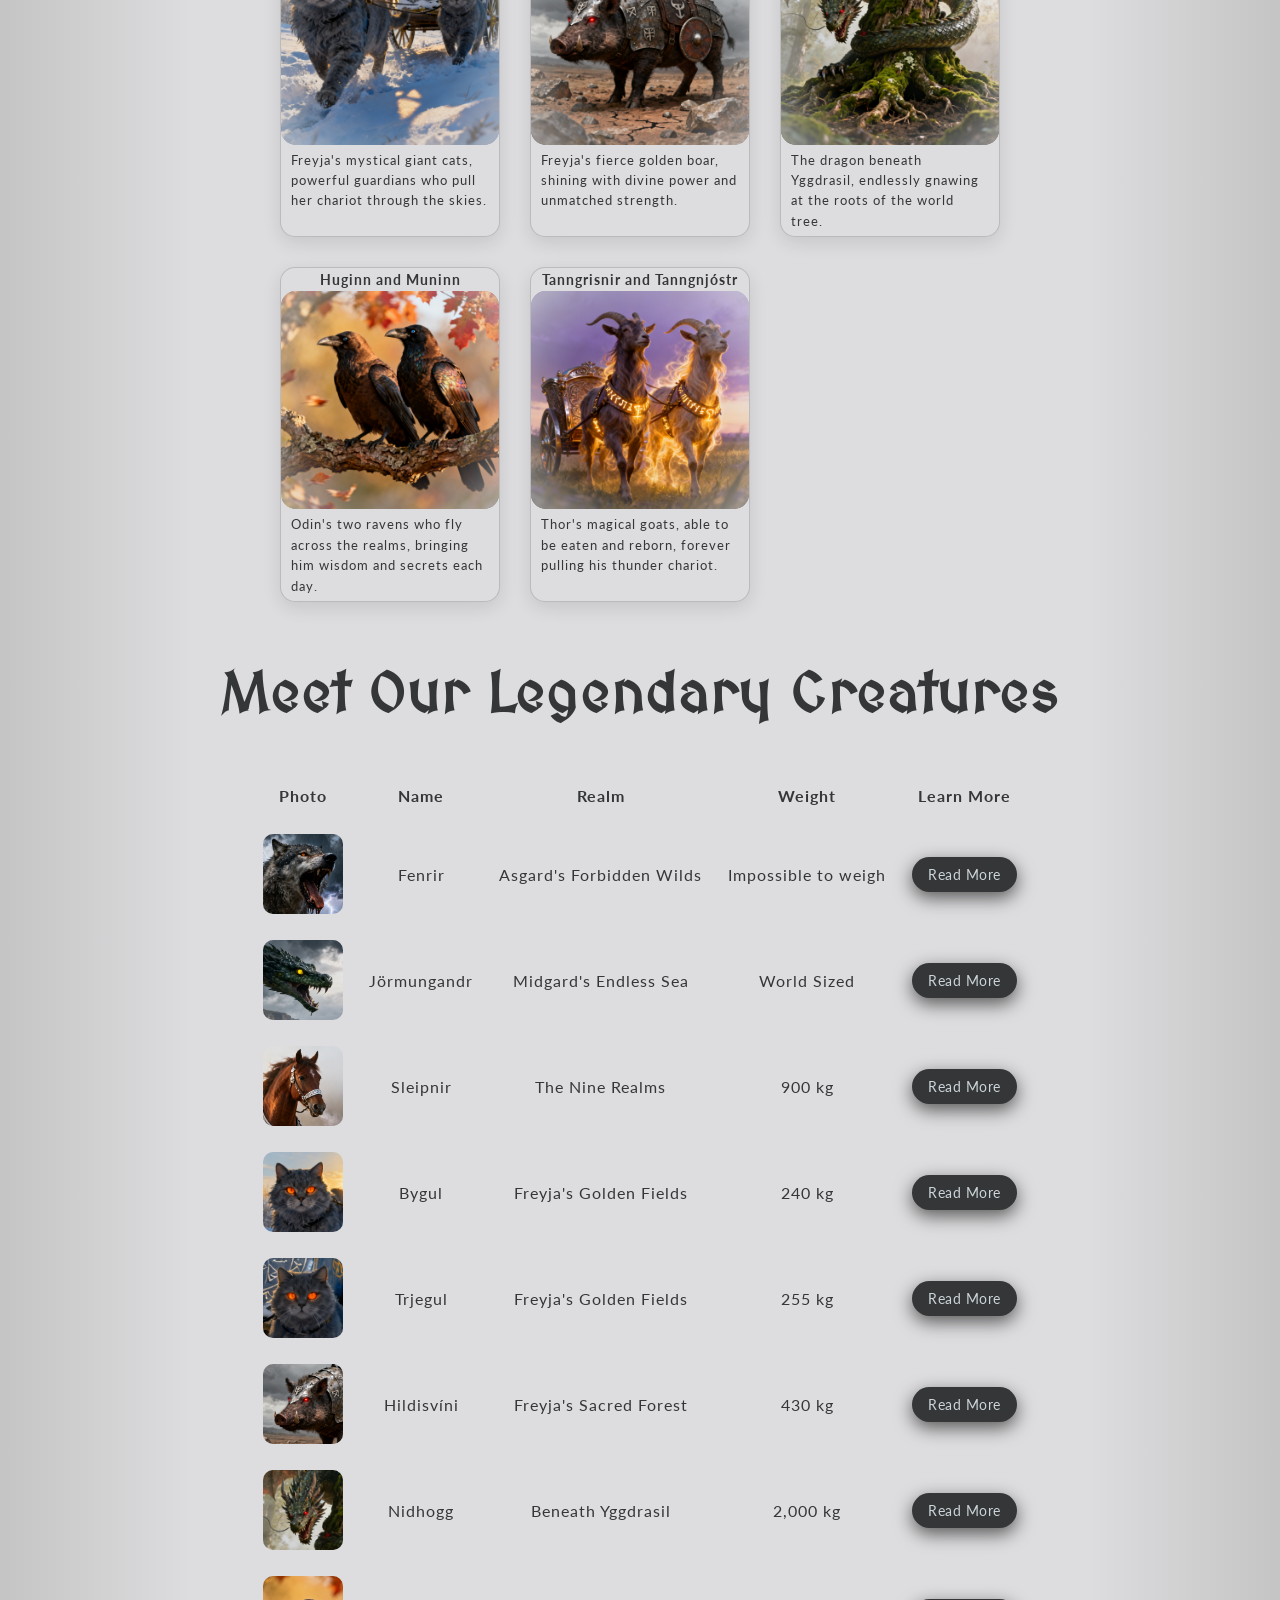
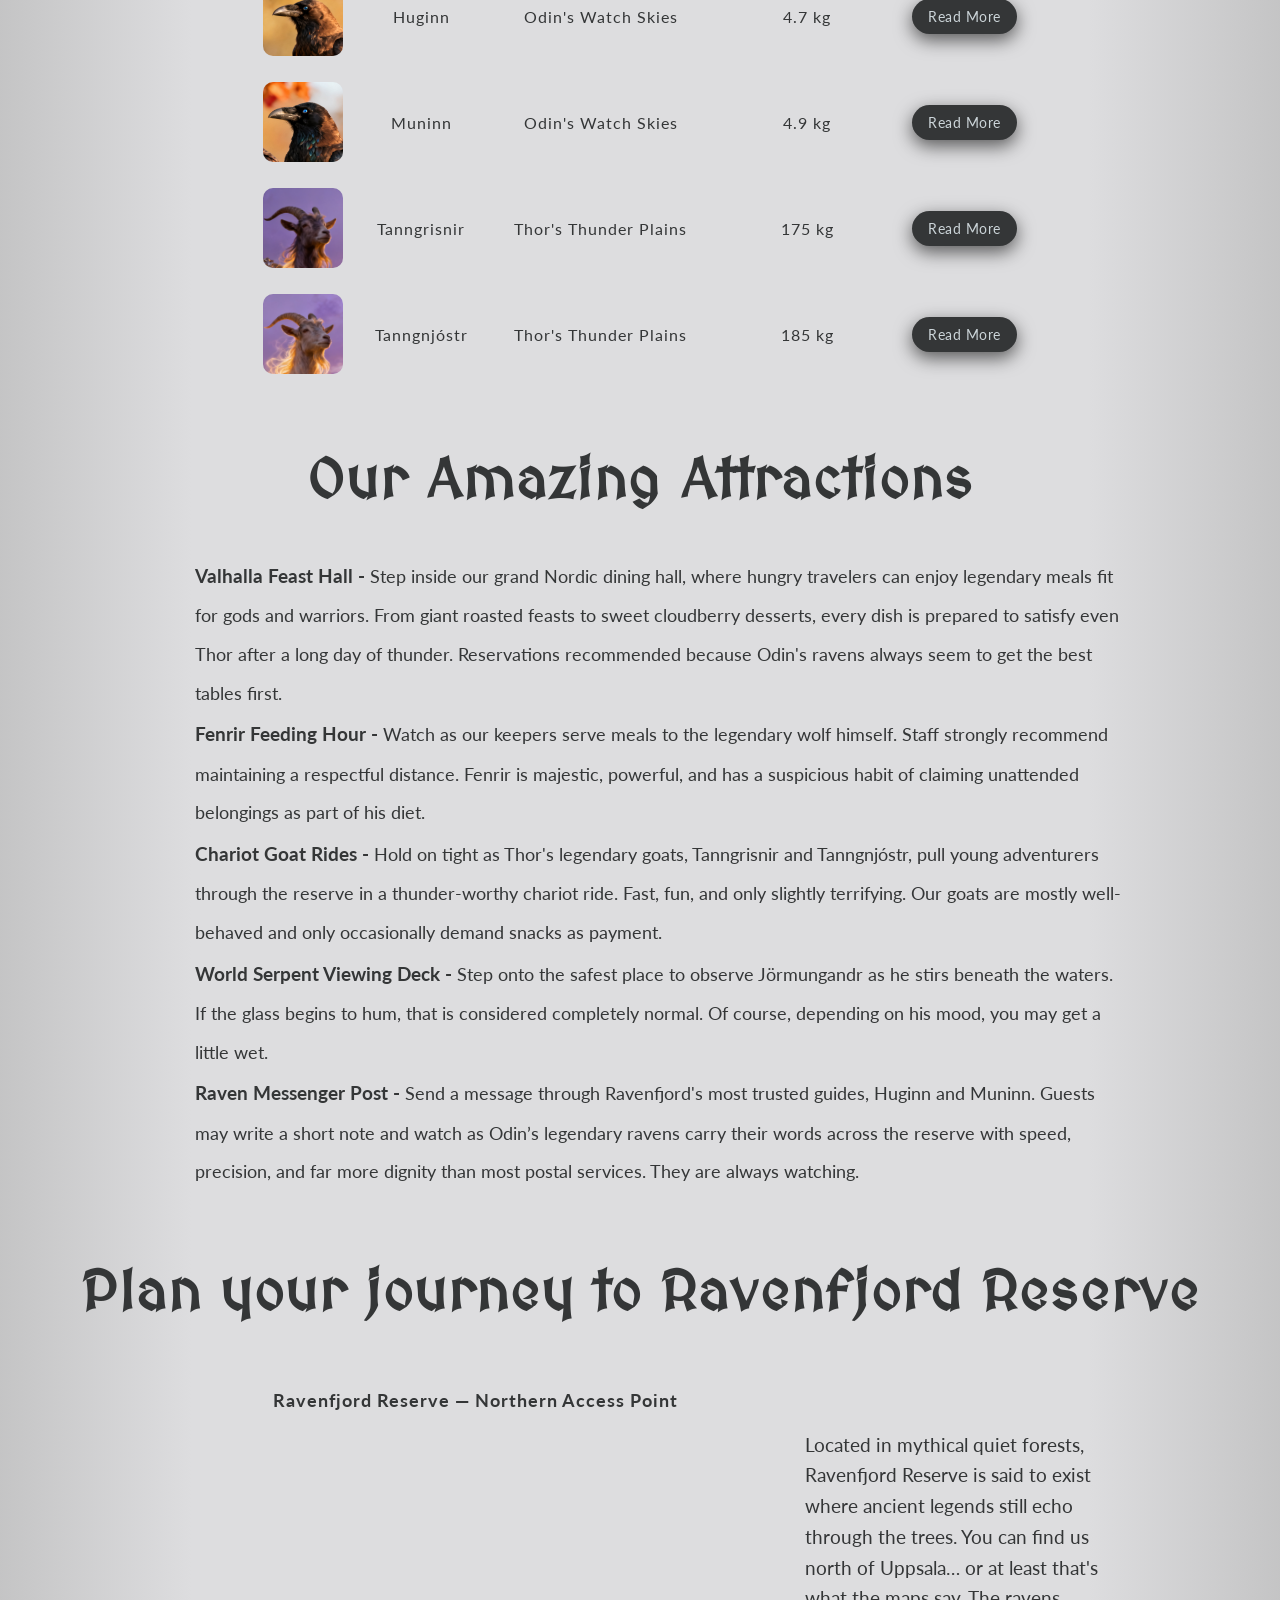
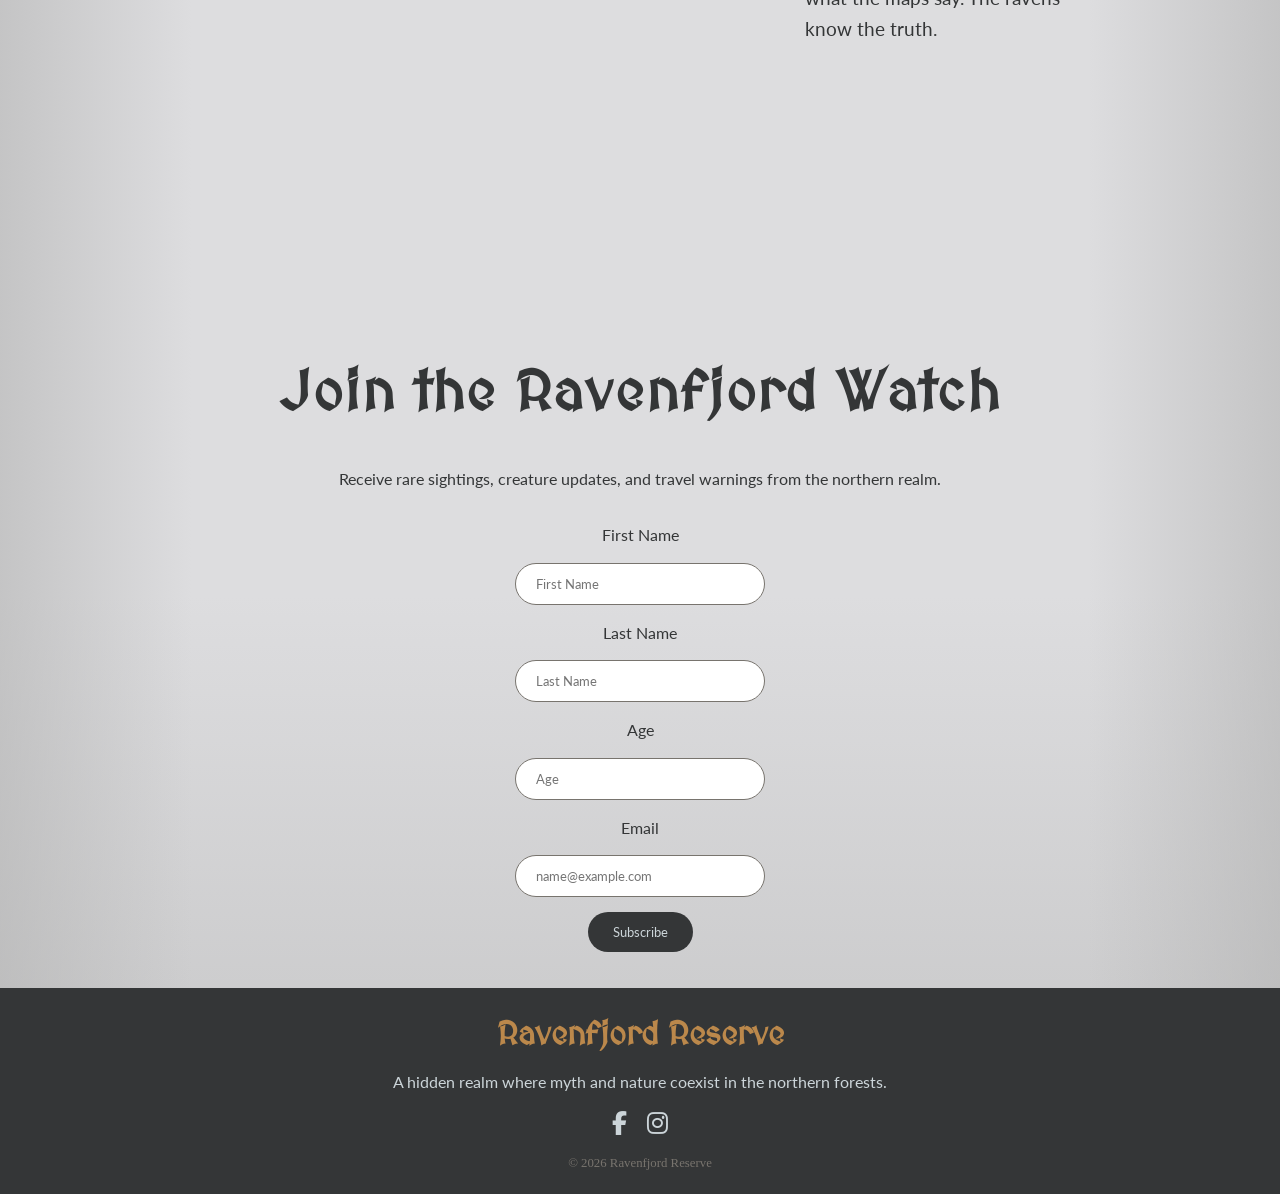
==== commit db35f1c0: "added labels to form inputs" ====
--- a/index.html
+++ b/index.html
@@ -63,6 +63,9 @@
         <li><a href="#todo">Attractions</a></li>
         <li><a href="#map">Visit Us</a></li>
         <li><a href="#newsletter">Newsletter</a></li>
+        <li>
+          <a href="indexSV.html"><i class="fa-solid fa-globe"></i></a>
+        </li>
       </ul>
     </nav>
     <!-- Navigation Bar -->
@@ -382,45 +385,46 @@
     <!-- table section -->
 
     <!-- todo section -->
-    <section class="todo" id="todo"></section>
-    <h2 class="section-h2">Our Amazing Attractions</h2>
-    <ul class="todo-list">
-      <li>
-        <span class="todo-title">Valhalla Feast Hall -</span>
-        Step inside our grand Nordic dining hall, where hungry travelers can
-        enjoy legendary meals fit for gods and warriors. From giant roasted
-        feasts to sweet cloudberry desserts, every dish is prepared to satisfy
-        even Thor after a long day of thunder. Reservations recommended because
-        Odin's ravens always seem to get the best tables first.
-      </li>
-      <li>
-        <span class="todo-title">Fenrir Feeding Hour -</span>
-        Watch as our keepers serve meals to the legendary wolf himself. Staff
-        strongly recommend maintaining a respectful distance. Fenrir is
-        majestic, powerful, and has a suspicious habit of claiming unattended
-        belongings as part of his diet.
-      </li>
-      <li>
-        <span class="todo-title">Chariot Goat Rides -</span>
-        Hold on tight as Thor's legendary goats, Tanngrisnir and Tanngnjóstr,
-        pull young adventurers through the reserve in a thunder-worthy chariot
-        ride. Fast, fun, and only slightly terrifying. Our goats are mostly
-        well-behaved and only occasionally demand snacks as payment.
-      </li>
-      <li>
-        <span class="todo-title">World Serpent Viewing Deck -</span>
-        Step onto the safest place to observe Jörmungandr as he stirs beneath
-        the waters. If the glass begins to hum, that is considered completely
-        normal. Of course, depending on his mood, you may get a little wet.
-      </li>
-      <li>
-        <span class="todo-title">Raven Messenger Post -</span>
-        Send a message through Ravenfjord's most trusted guides, Huginn and
-        Muninn. Guests may write a short note and watch as Odin’s legendary
-        ravens carry their words across the reserve with speed, precision, and
-        far more dignity than most postal services. They are always watching.
-      </li>
-    </ul>
+    <section class="todo" id="todo">
+      <h2 class="section-h2">Our Amazing Attractions</h2>
+      <ul class="todo-list">
+        <li>
+          <span class="todo-title">Valhalla Feast Hall -</span>
+          Step inside our grand Nordic dining hall, where hungry travelers can
+          enjoy legendary meals fit for gods and warriors. From giant roasted
+          feasts to sweet cloudberry desserts, every dish is prepared to satisfy
+          even Thor after a long day of thunder. Reservations recommended
+          because Odin's ravens always seem to get the best tables first.
+        </li>
+        <li>
+          <span class="todo-title">Fenrir Feeding Hour -</span>
+          Watch as our keepers serve meals to the legendary wolf himself. Staff
+          strongly recommend maintaining a respectful distance. Fenrir is
+          majestic, powerful, and has a suspicious habit of claiming unattended
+          belongings as part of his diet.
+        </li>
+        <li>
+          <span class="todo-title">Chariot Goat Rides -</span>
+          Hold on tight as Thor's legendary goats, Tanngrisnir and Tanngnjóstr,
+          pull young adventurers through the reserve in a thunder-worthy chariot
+          ride. Fast, fun, and only slightly terrifying. Our goats are mostly
+          well-behaved and only occasionally demand snacks as payment.
+        </li>
+        <li>
+          <span class="todo-title">World Serpent Viewing Deck -</span>
+          Step onto the safest place to observe Jörmungandr as he stirs beneath
+          the waters. If the glass begins to hum, that is considered completely
+          normal. Of course, depending on his mood, you may get a little wet.
+        </li>
+        <li>
+          <span class="todo-title">Raven Messenger Post -</span>
+          Send a message through Ravenfjord's most trusted guides, Huginn and
+          Muninn. Guests may write a short note and watch as Odin’s legendary
+          ravens carry their words across the reserve with speed, precision, and
+          far more dignity than most postal services. They are always watching.
+        </li>
+      </ul>
+    </section>
     <!-- todo section -->
 
     <!-- Map-->
@@ -451,63 +455,65 @@
     <!-- Map-->
 
     <!-- newsletter section -->
-    <section class="newsletter" id="newsletter"></section>
-    <h2 class="section-h2">Join the Ravenfjord Watch</h2>
-    <p class="newsletter-p">
-      Receive rare sightings, creature updates, and travel warnings from the
-      northern realm.
-    </p>
-
-    <form
-      class="newsletter-form"
-      action="https://formsubmit.co/57d09a3776aed8a5a4bc8f5f60aca15b"
-      method="POST"
-    >
-      <input type="hidden" name="_captcha" value="false" />
-      <input type="hidden" name="_template" value="table" />
-
-      <label for="firstName"></label>
-      <input
-        type="text"
-        id="firstName"
-        name="Förnamn"
-        required
-        minlength="2"
-        pattern="[A-Za-zÅÄÖåäö\- ]+"
-        placeholder="First Name"
-      />
-
-      <label for="lastName"></label>
-      <input
-        type="text"
-        id="lastName"
-        name="Efternamn"
-        required
-        minlength="2"
-        pattern="[A-Za-zÅÄÖåäö\- ]+"
-        placeholder="Last Name"
-      />
-
-      <input
-        type="number"
-        placeholder="Age"
-        name="age"
-        min="18"
-        max="100"
-        required
-      />
-
-      <label for="email"></label>
-      <input
-        type="email"
-        id="email"
-        name="E-post"
-        required
-        pattern="^[^\s@]+@[^\s@]+\.[^\s@]+$"
-        placeholder="name@example.com"
-      />
-      <button type="submit">Subscribe</button>
-    </form>
+    <section class="newsletter" id="newsletter">
+      <h2 class="section-h2">Join the Ravenfjord Watch</h2>
+      <p class="newsletter-p">
+        Receive rare sightings, creature updates, and travel warnings from the
+        northern realm.
+      </p>
+
+      <form
+        class="newsletter-form"
+        action="https://formsubmit.co/57d09a3776aed8a5a4bc8f5f60aca15b"
+        method="POST"
+      >
+        <input type="hidden" name="_captcha" value="false" />
+        <input type="hidden" name="_template" value="table" />
+
+        <label for="firstName">First Name</label>
+        <input
+          type="text"
+          id="firstName"
+          name="Förnamn"
+          required
+          minlength="2"
+          pattern="[A-Za-zÅÄÖåäö\- ]+"
+          placeholder="First Name"
+        />
+
+        <label for="lastName">Last Name</label>
+        <input
+          type="text"
+          id="lastName"
+          name="Efternamn"
+          required
+          minlength="2"
+          pattern="[A-Za-zÅÄÖåäö\- ]+"
+          placeholder="Last Name"
+        />
+
+        <label for="email">Age</label>
+        <input
+          type="number"
+          placeholder="Age"
+          name="age"
+          min="18"
+          max="100"
+          required
+        />
+
+        <label for="email">Email</label>
+        <input
+          type="email"
+          id="email"
+          name="E-post"
+          required
+          pattern="^[^\s@]+@[^\s@]+\.[^\s@]+$"
+          placeholder="name@example.com"
+        />
+        <button type="submit">Subscribe</button>
+      </form>
+    </section>
     <!-- newsletter section -->
 
     <!-- footer section -->
--- a/css/hero.css
+++ b/css/hero.css
@@ -5,10 +5,11 @@
   background-repeat: no-repeat;
   height: 100vh;
   position: relative;
+  overflow: hidden;
 }
 
 .hero-div {
-  width: 50vw;
+  width: clamp(300px, 50vw, 800px);
   height: 60vh;
 
   position: absolute;
@@ -16,17 +17,18 @@
   right: 0;
 
   backdrop-filter: blur(4px);
-  border-radius: 80px;
+  border-radius: clamp(20px, 10vw, 80px);
 
   display: flex;
   flex-direction: column;
   justify-content: center;
   text-align: center;
+  box-sizing: border-box;
 }
 
 .hero-h1 {
   font-family: "MedievalSharp", serif;
-  font-size: 6rem;
+  font-size: clamp(2rem, 8vw, 6rem);
   color: #343637;
   letter-spacing: 2px;
   line-height: 1.1;
@@ -37,6 +39,8 @@
   -webkit-font-smoothing: antialiased;
   -moz-osx-font-smoothing: grayscale;
   text-rendering: optimizeLegibility;
+  width: 100%;
+  box-sizing: border-box;
 }
 
 .hero-p {
@@ -106,6 +110,8 @@
 
   .hero-h1 {
     font-size: 2.5rem;
+    width: 100%;
+    box-sizing: border-box;
   }
 
   .hero-p {
--- a/css/newsletter.css
+++ b/css/newsletter.css
@@ -26,7 +26,10 @@
 }
 
 .newsletter-form label {
-  display: none;
+  font-family: "Lato", sans-serif;
+  color: #343637;
+  font-size: 1rem;
+  text-align: center;
 }
 
 .newsletter-form button {
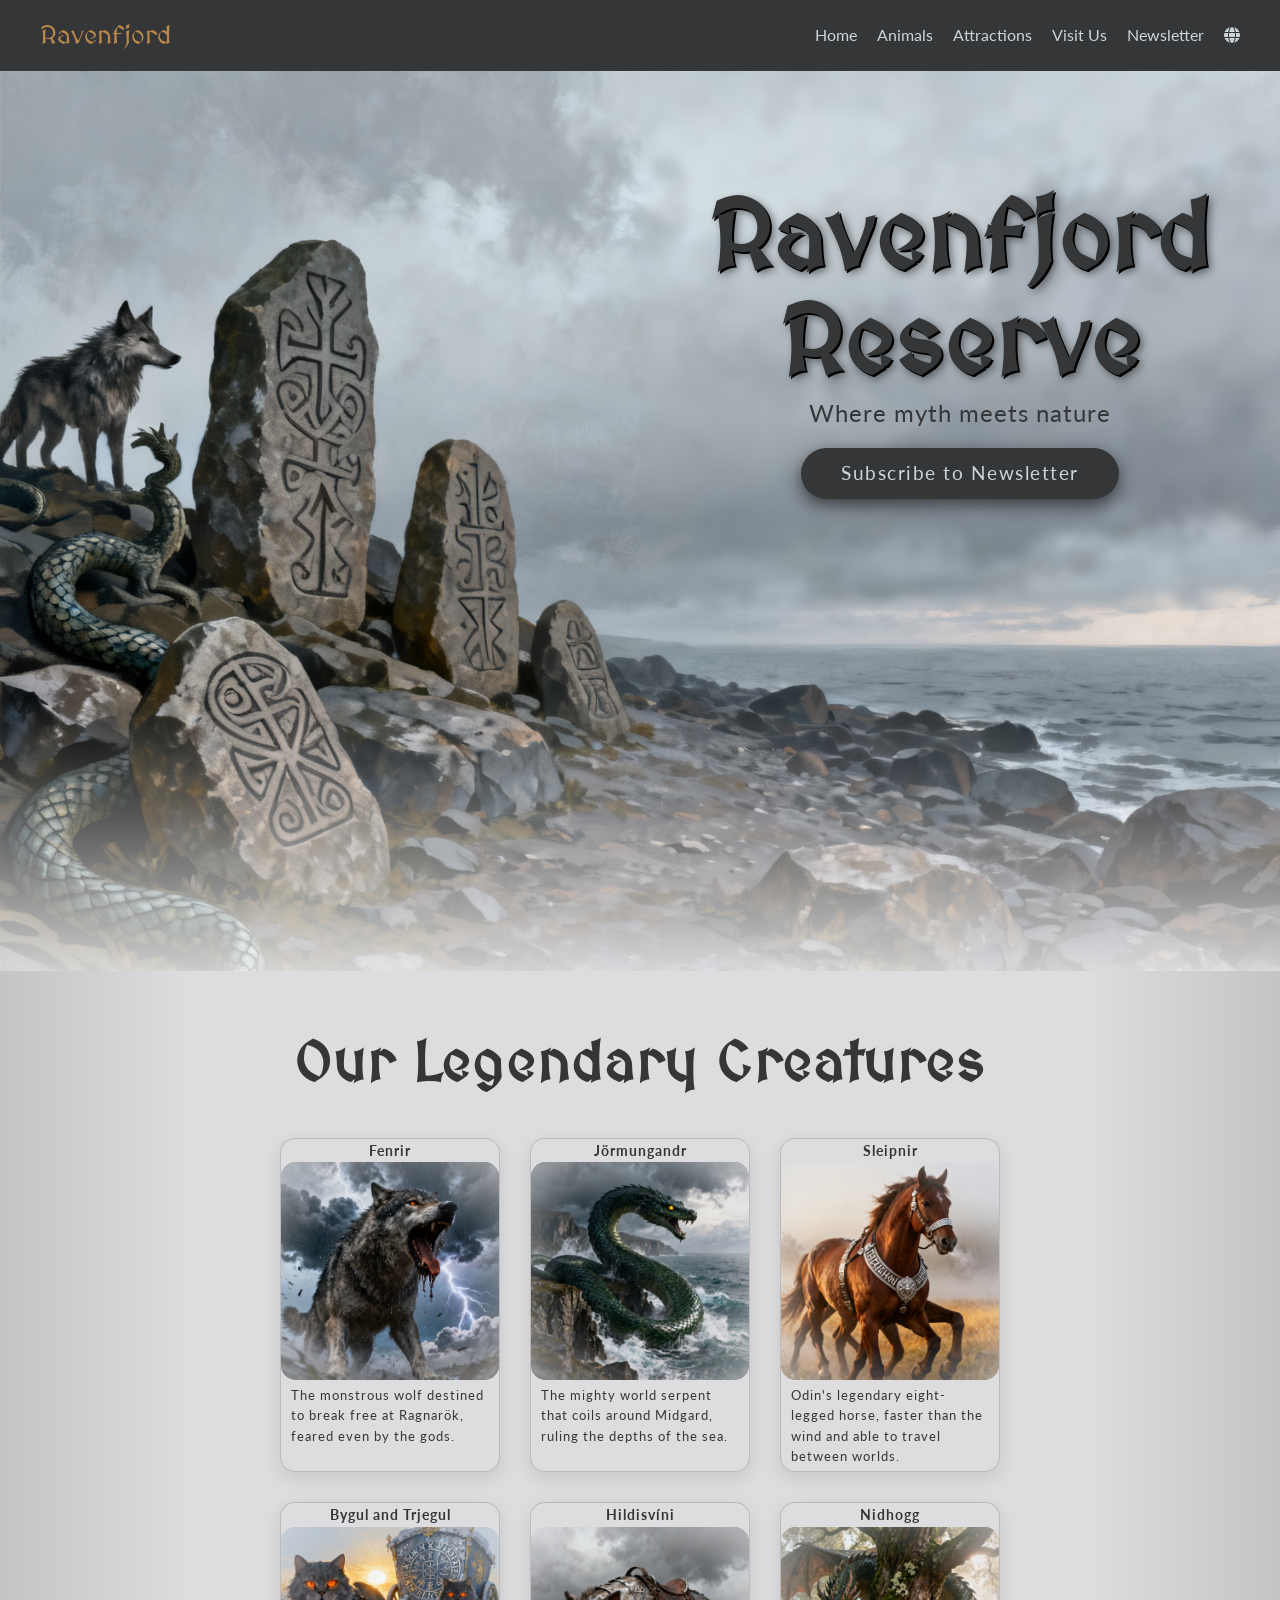
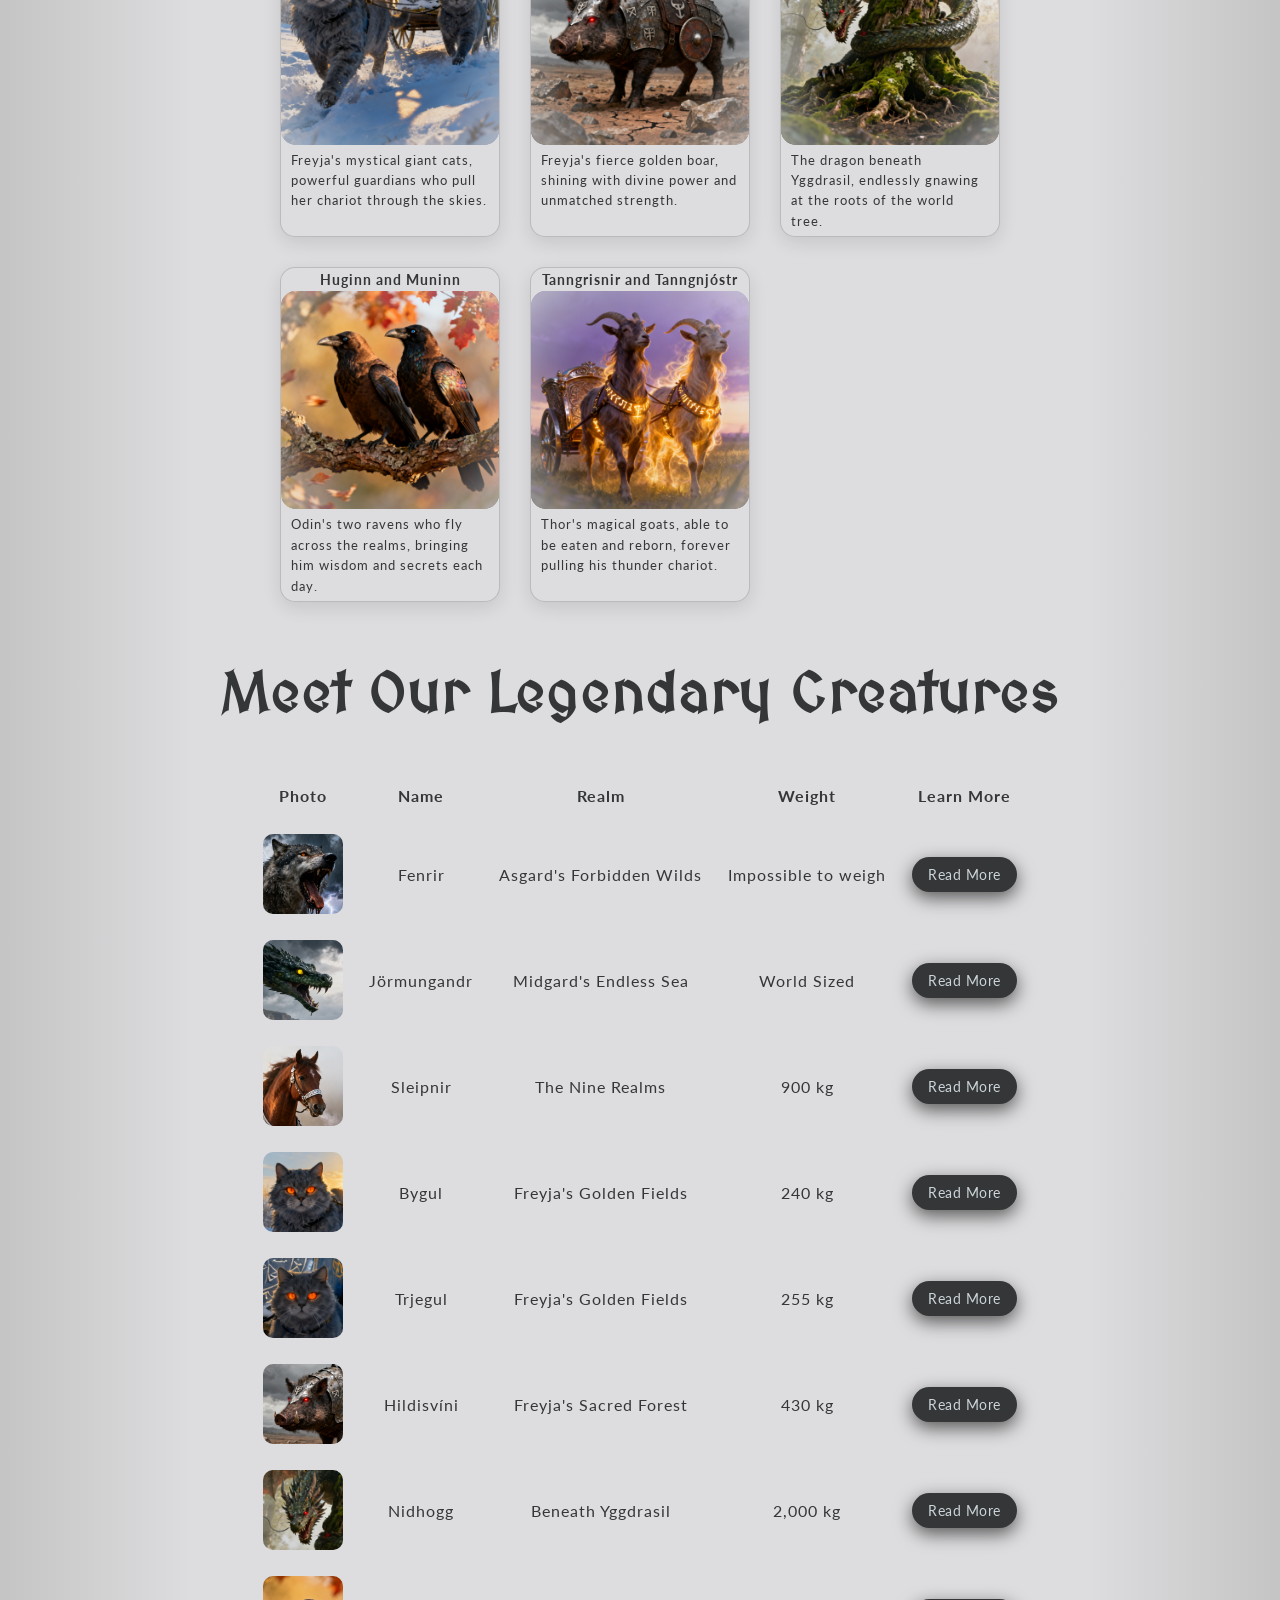
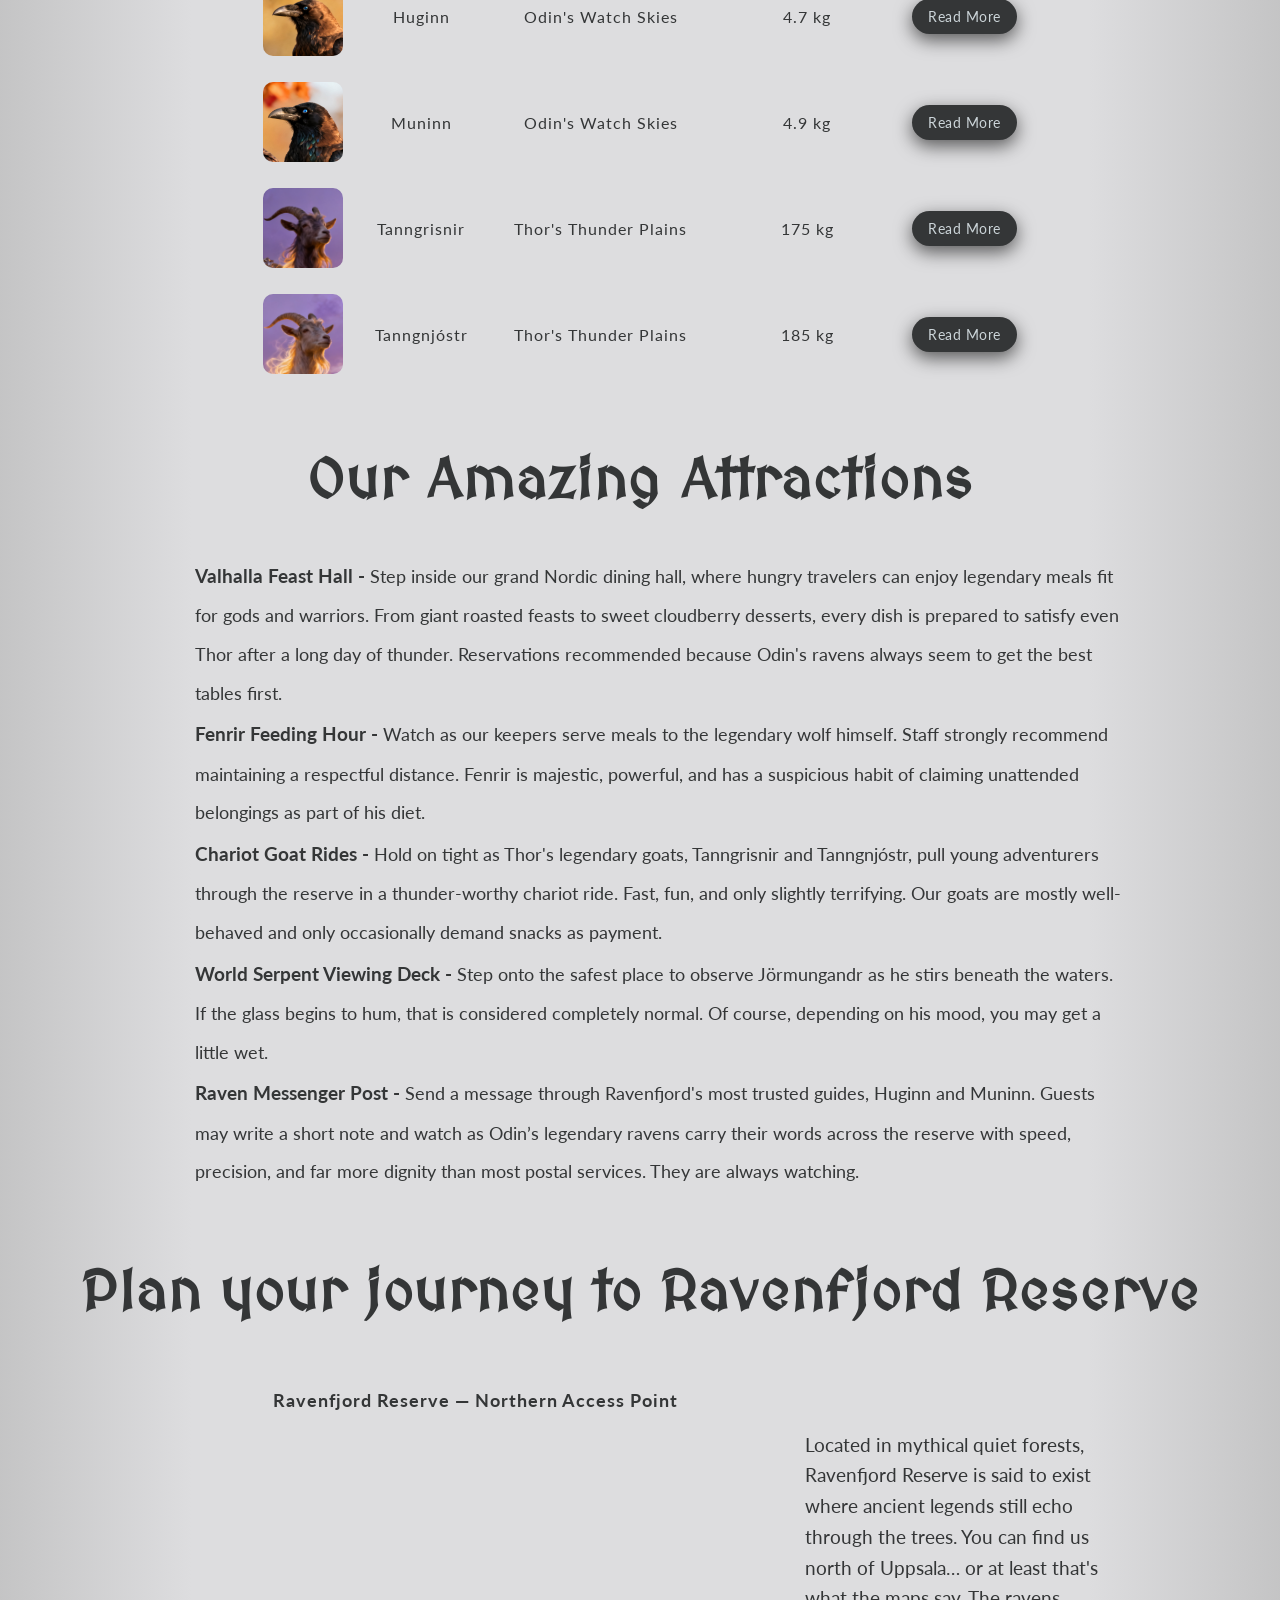
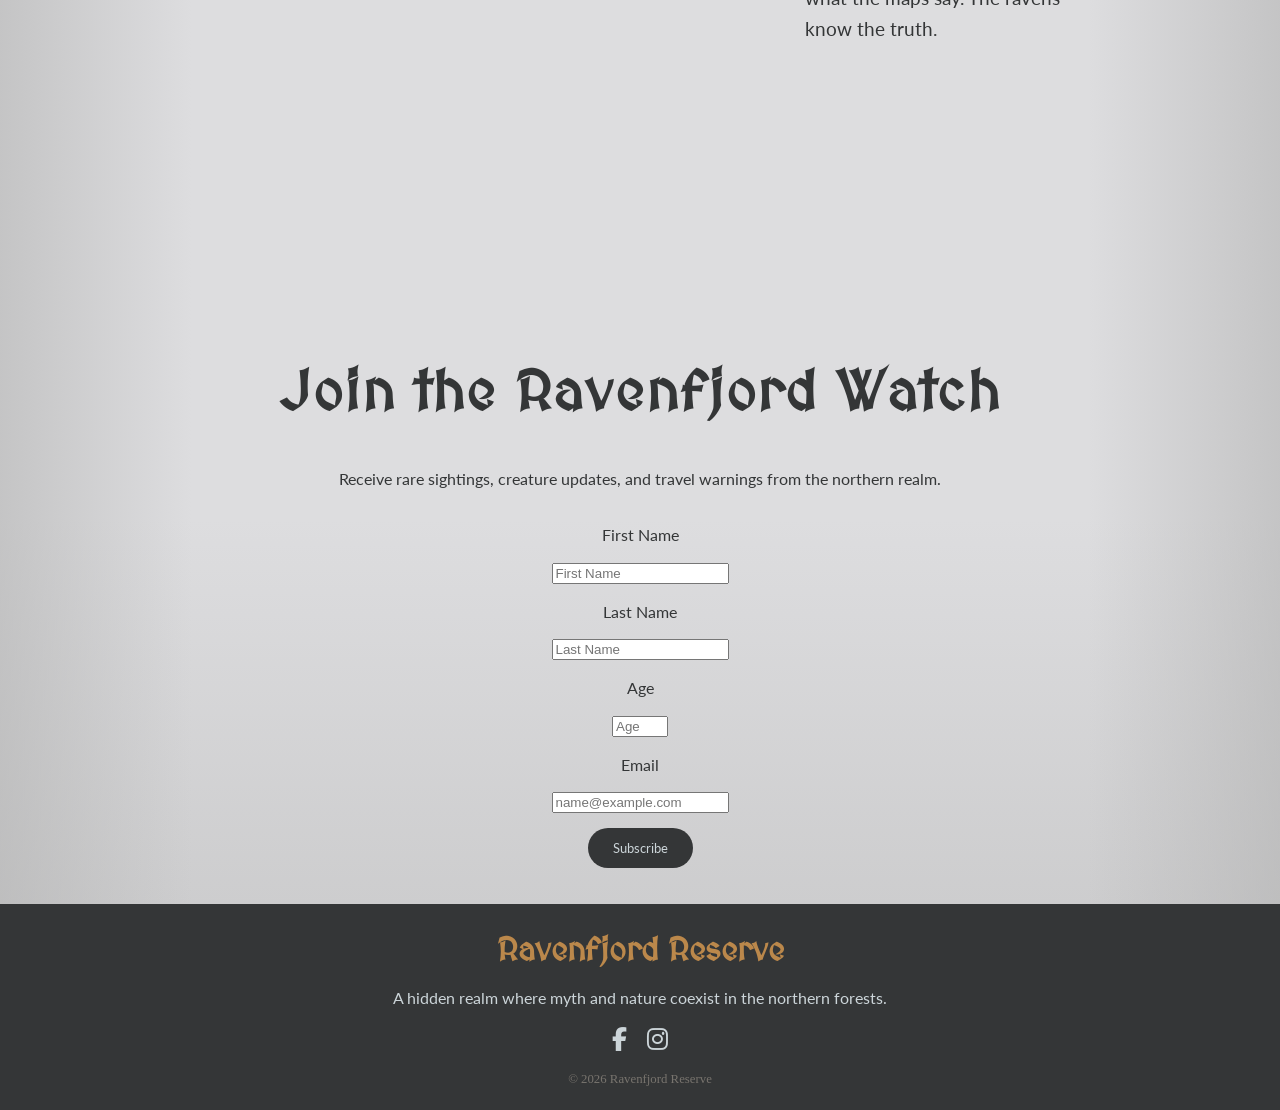
==== commit 22e3b973: "added facebook link" ====
--- a/index.html
+++ b/index.html
@@ -526,7 +526,10 @@
         </p>
 
         <div class="footer-social">
-          <a href="https://facebook.com" target="_blank">
+          <a
+            href="https://www.facebook.com/profile.php?id=61589195072890"
+            target="_blank"
+          >
             <i class="fa-brands fa-facebook-f"></i>
           </a>
 
--- a/css/newsletter.css
+++ b/css/newsletter.css
@@ -16,7 +16,7 @@
   width: 100%;
 }
 
-.newsletter-form input {
+Portfolio.newsletter-form input {
   padding: 12px 20px;
   border-radius: 999px;
   border: 1px solid #78746e;
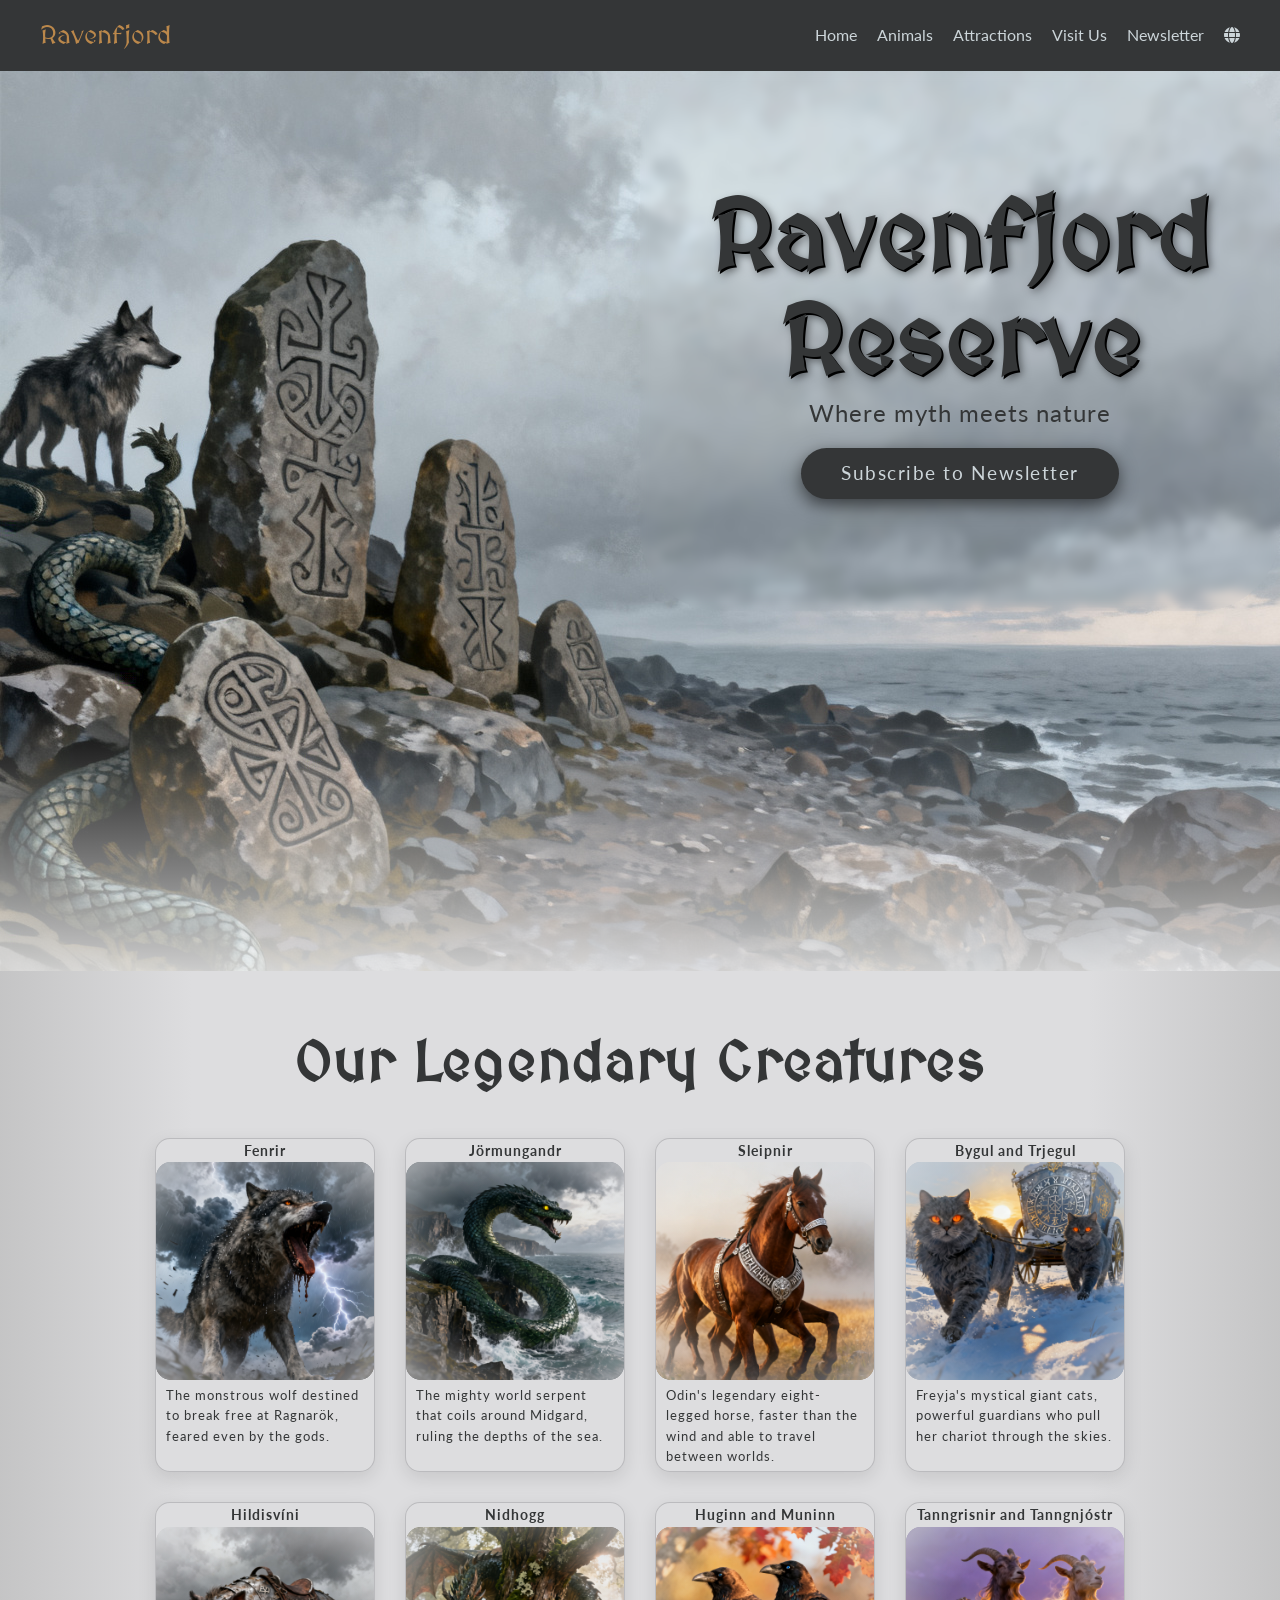
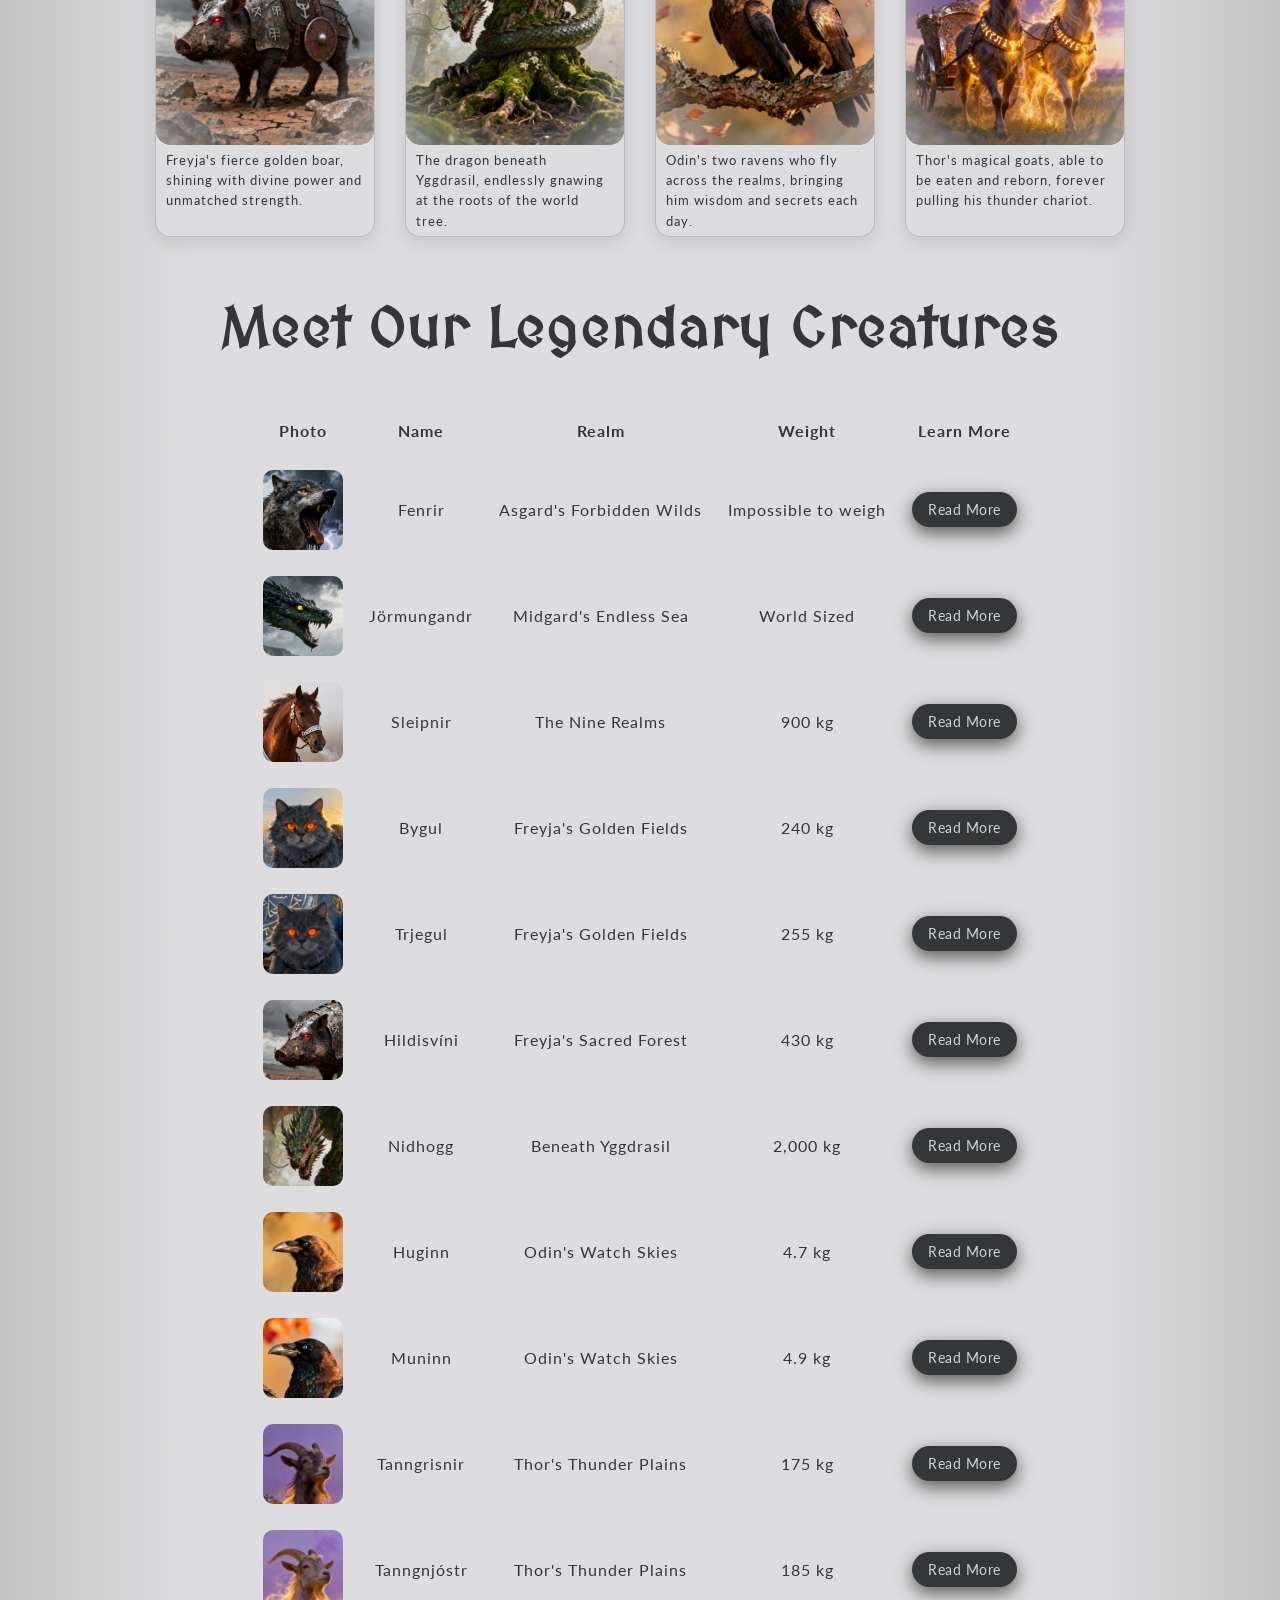
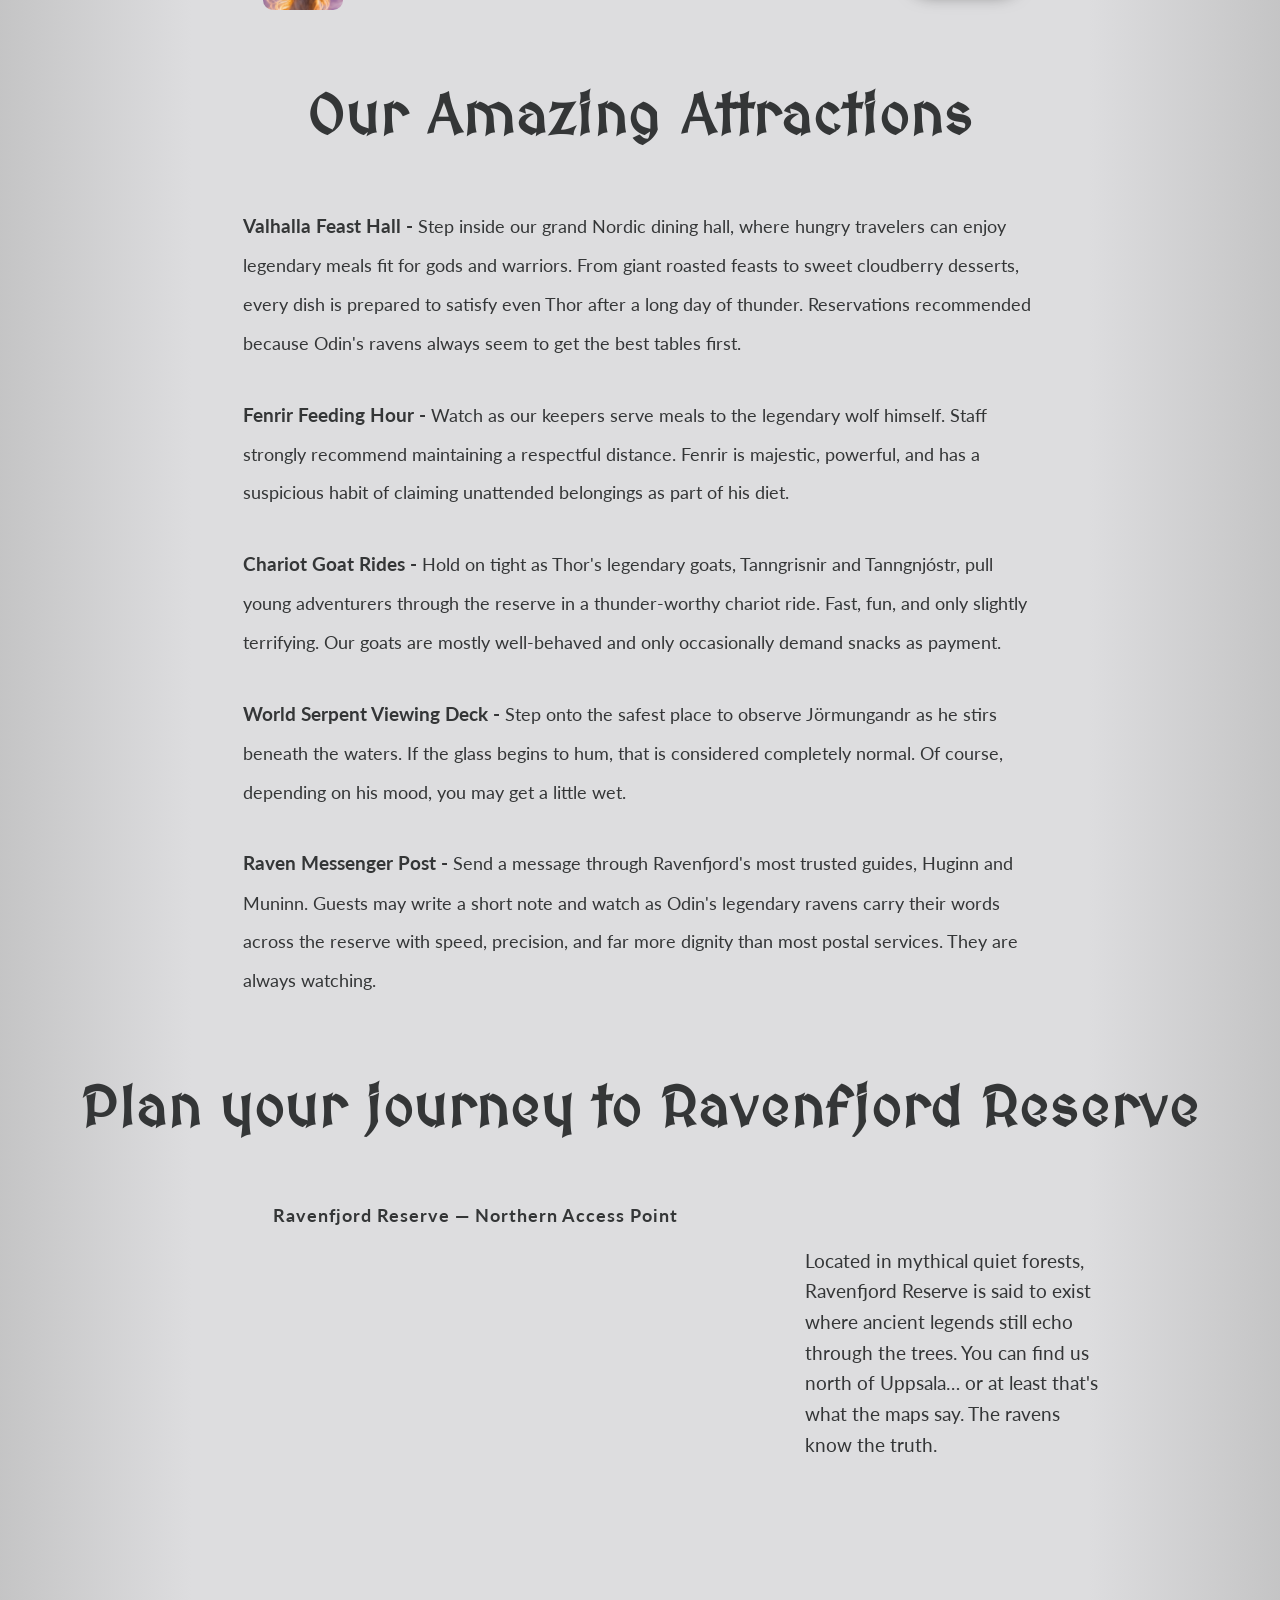
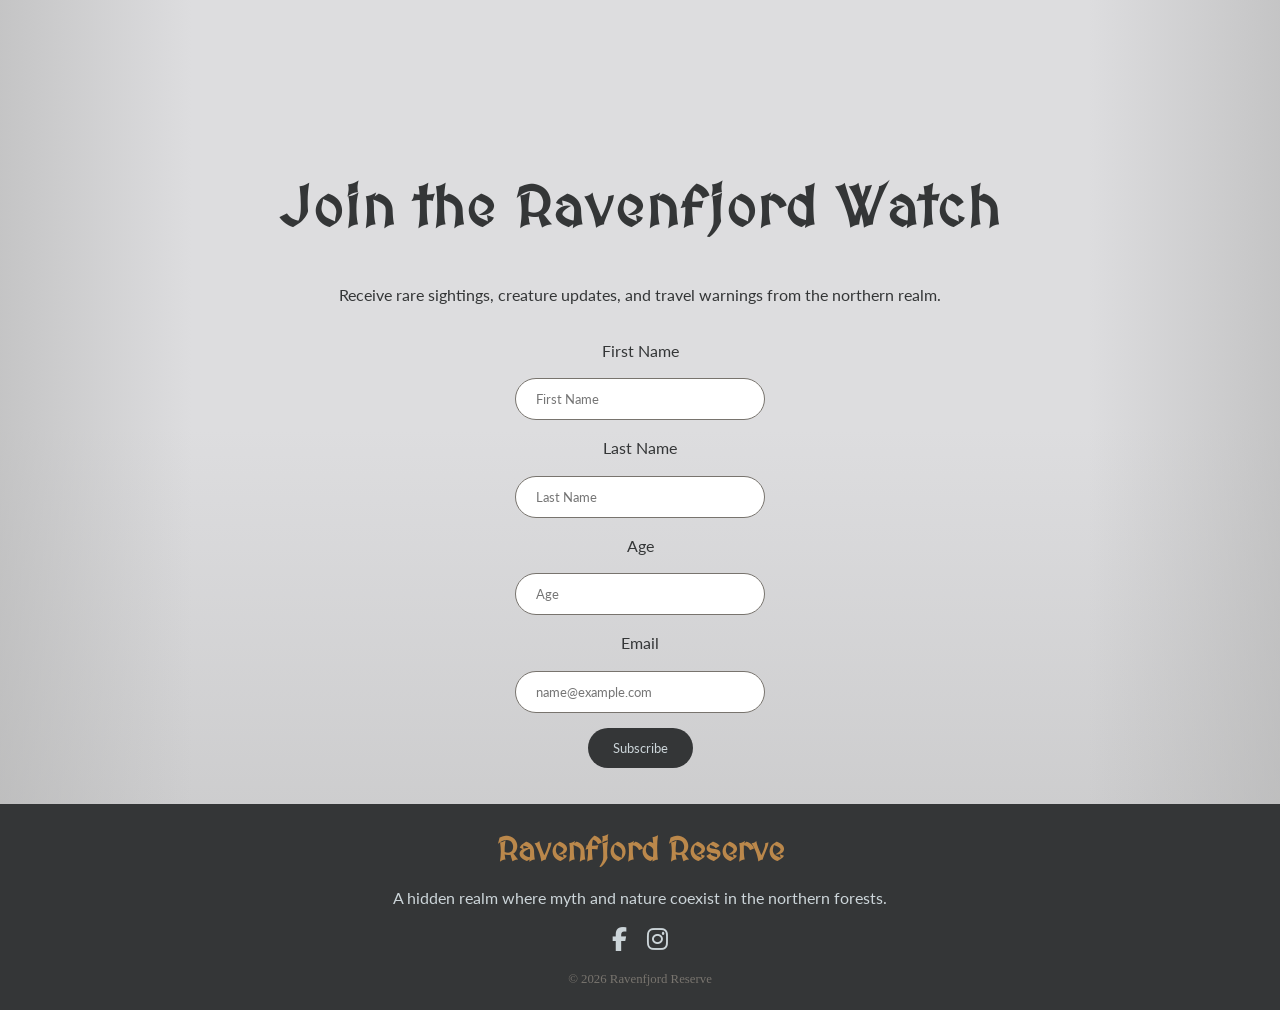
==== commit cb206953: "adjust attractions layout and spacing" ====
--- a/index.html
+++ b/index.html
@@ -54,20 +54,22 @@
   </head>
   <body>
     <!-- Navigation Bar -->
-    <nav class="navbar">
-      <div class="logo">Ravenfjord</div>
-
-      <ul class="nav-links">
-        <li><a href="#hero">Home</a></li>
-        <li><a href="#animals">Animals</a></li>
-        <li><a href="#todo">Attractions</a></li>
-        <li><a href="#map">Visit Us</a></li>
-        <li><a href="#newsletter">Newsletter</a></li>
-        <li>
-          <a href="indexSV.html"><i class="fa-solid fa-globe"></i></a>
-        </li>
-      </ul>
-    </nav>
+    <header>
+      <nav class="navbar">
+        <div class="logo">Ravenfjord</div>
+
+        <ul class="nav-links">
+          <li><a href="#hero">Home</a></li>
+          <li><a href="#animals">Animals</a></li>
+          <li><a href="#todo">Attractions</a></li>
+          <li><a href="#map">Visit Us</a></li>
+          <li><a href="#newsletter">Newsletter</a></li>
+          <li>
+            <a href="indexSV.html"><i class="fa-solid fa-globe"></i></a>
+          </li>
+        </ul>
+      </nav>
+    </header>
     <!-- Navigation Bar -->
 
     <!-- hero section -->
@@ -419,7 +421,7 @@
         <li>
           <span class="todo-title">Raven Messenger Post -</span>
           Send a message through Ravenfjord's most trusted guides, Huginn and
-          Muninn. Guests may write a short note and watch as Odin’s legendary
+          Muninn. Guests may write a short note and watch as Odin's legendary
           ravens carry their words across the reserve with speed, precision, and
           far more dignity than most postal services. They are always watching.
         </li>
--- a/css/animals.css
+++ b/css/animals.css
@@ -18,7 +18,7 @@
   display: grid;
   grid-template-columns: repeat(auto-fill, 220px);
   gap: 30px;
-  max-width: calc(4 * 220px + 3 * 30px);
+  max-width: calc(4 * 220px + 4 * 30px);
   margin: 0 auto;
   justify-content: center;
   padding: 0 10px;
--- a/css/todo.css
+++ b/css/todo.css
@@ -1,9 +1,8 @@
 .todo-list {
   list-style: none;
-  padding-bottom: 8px;
-  margin: 0 auto;
+  padding: 0;
+  margin: auto;
   max-width: 970px;
-  text-align: left;
   font-family: "Lato", sans-serif;
   font-size: 1.1rem;
   color: #343637;
@@ -17,3 +16,9 @@
   line-height: 2.2;
   font-weight: 700;
 }
+
+.todo-list li {
+  width: 85%;
+  margin: auto;
+  padding: 15px;
+}
--- a/css/newsletter.css
+++ b/css/newsletter.css
@@ -16,7 +16,7 @@
   width: 100%;
 }
 
-Portfolio.newsletter-form input {
+.newsletter-form input {
   padding: 12px 20px;
   border-radius: 999px;
   border: 1px solid #78746e;
